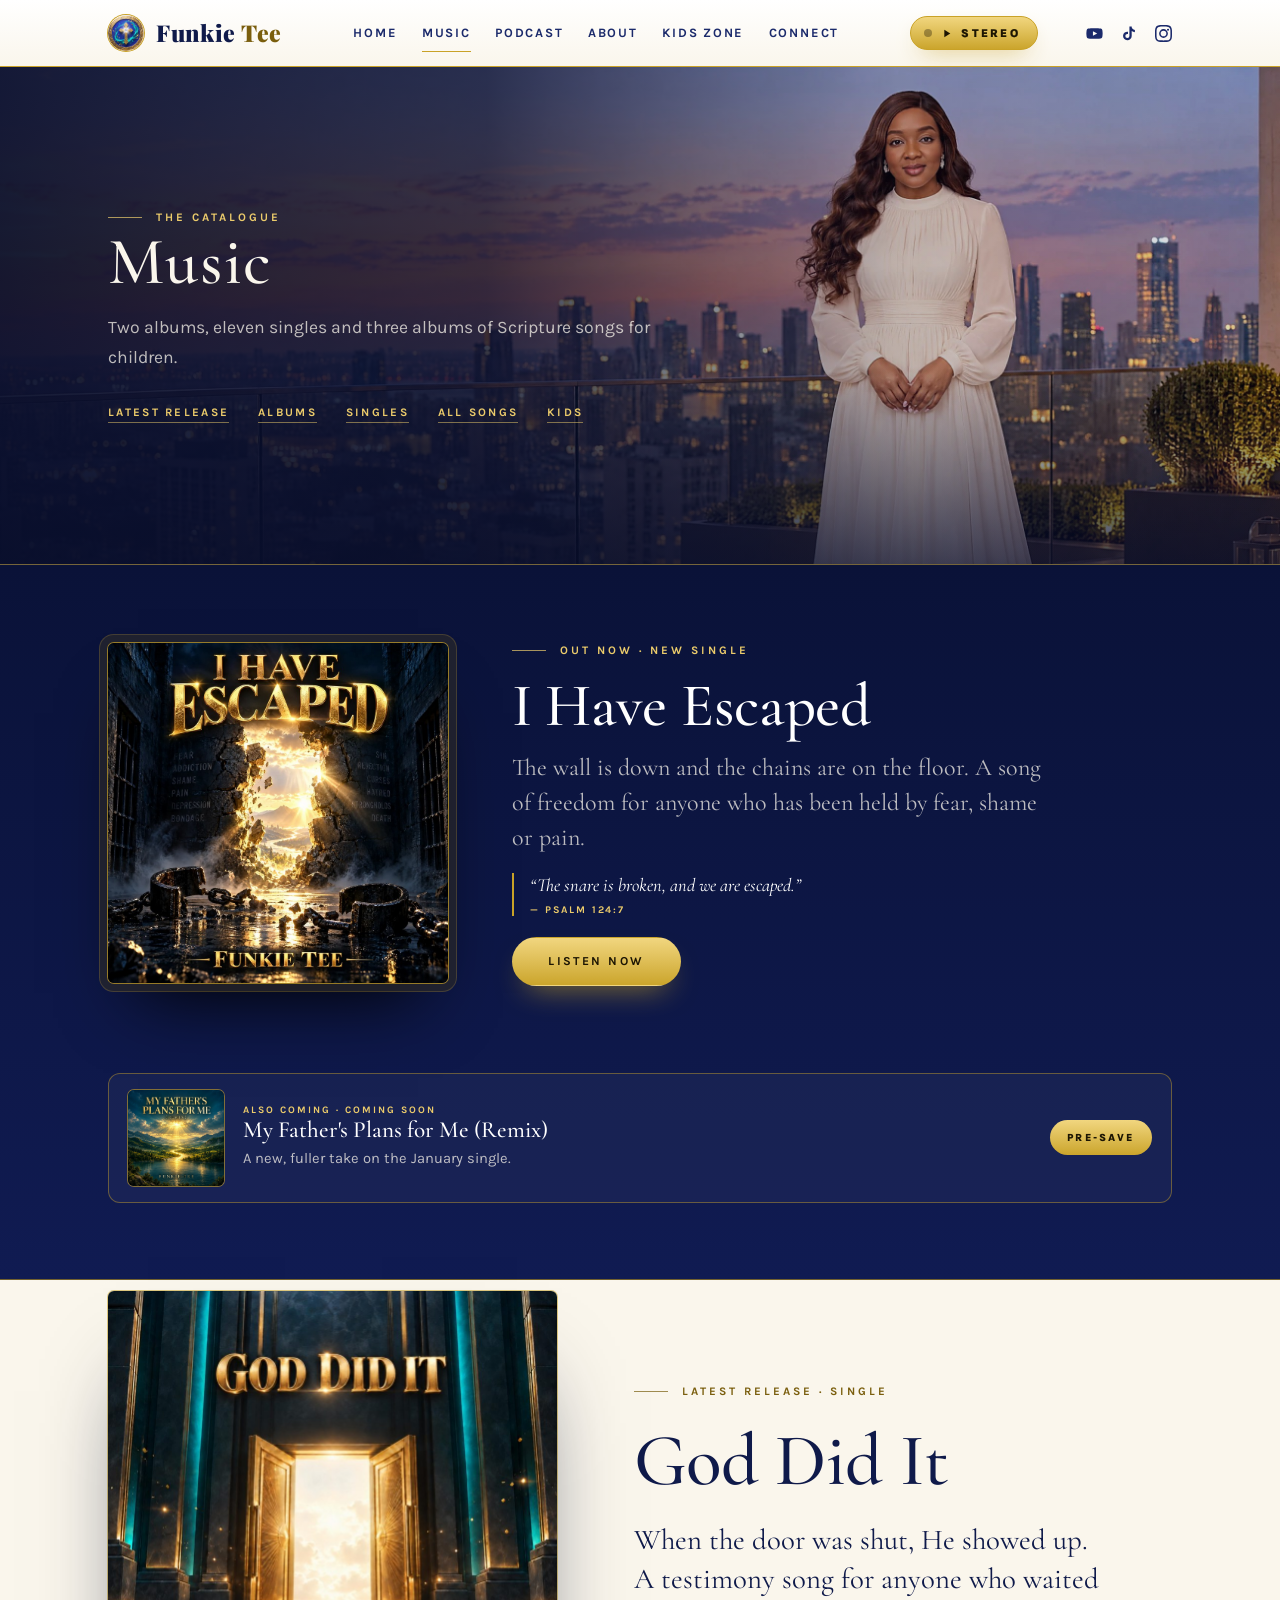
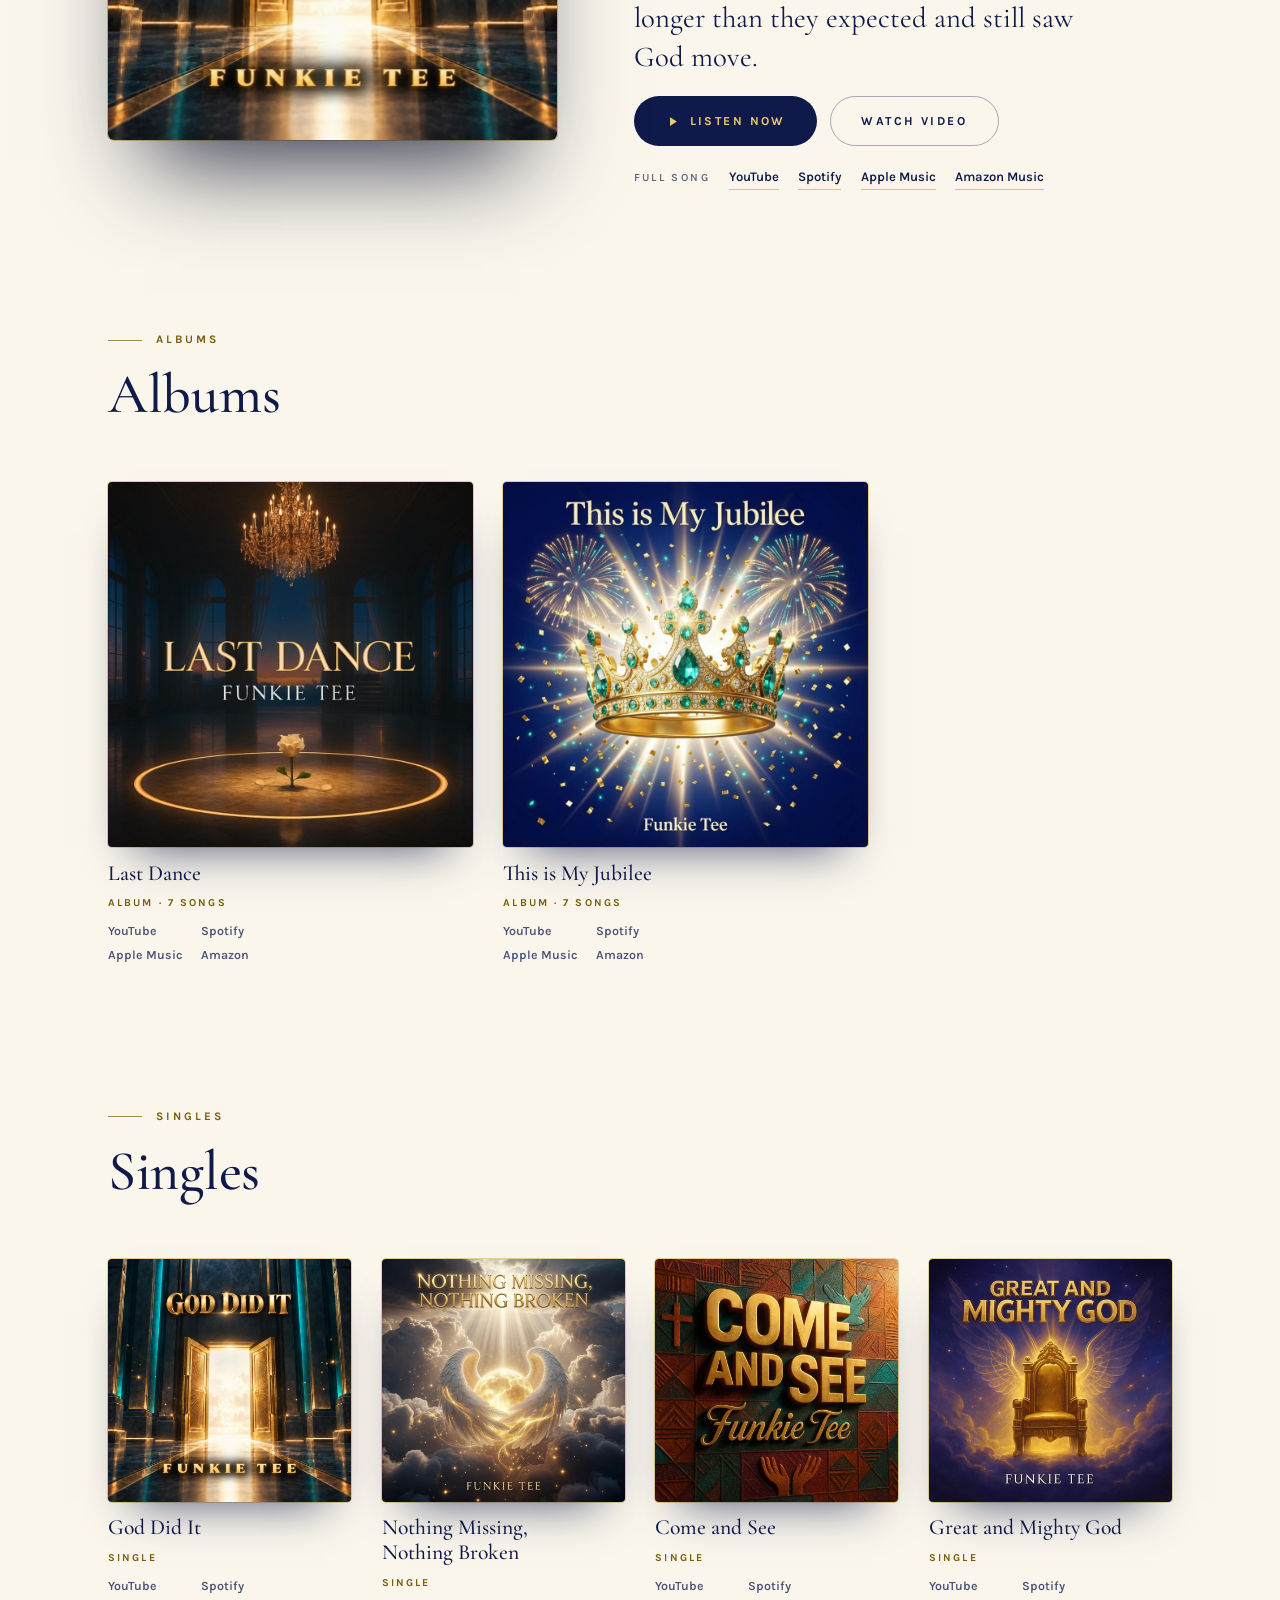
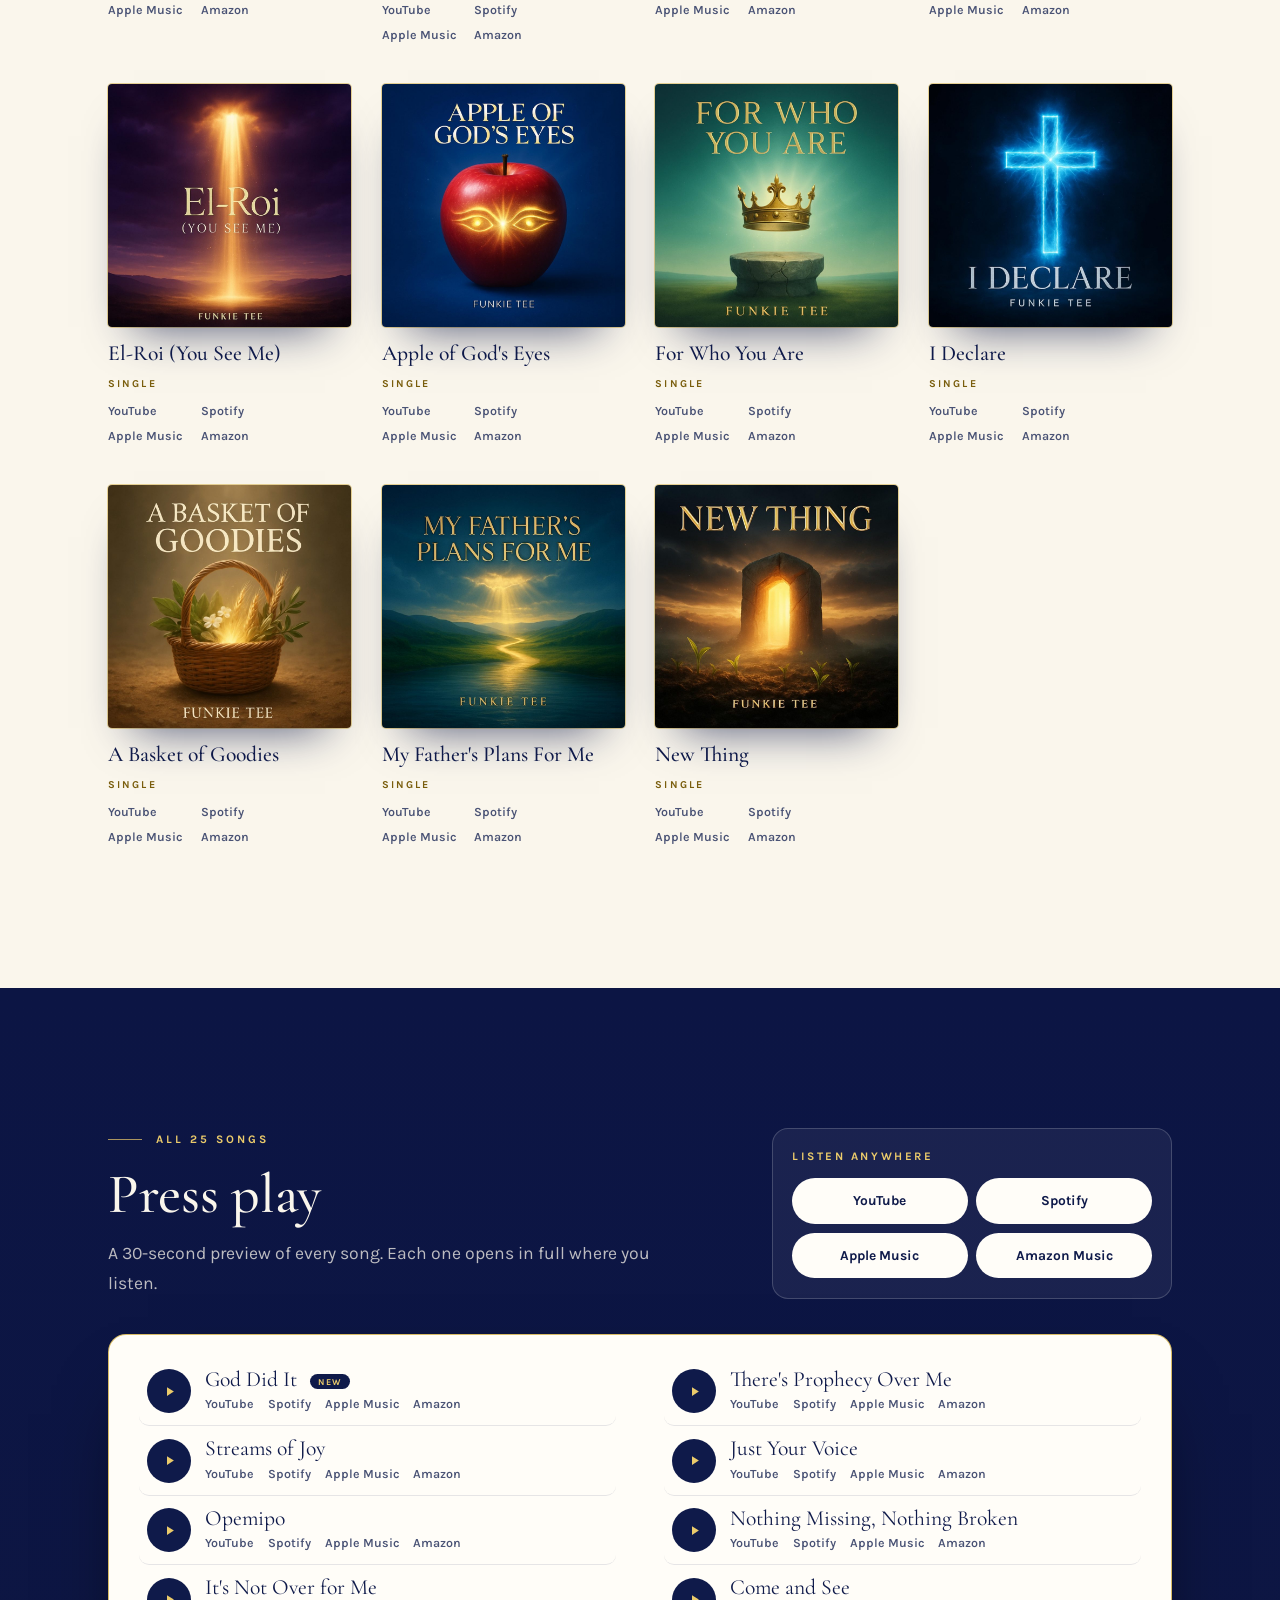
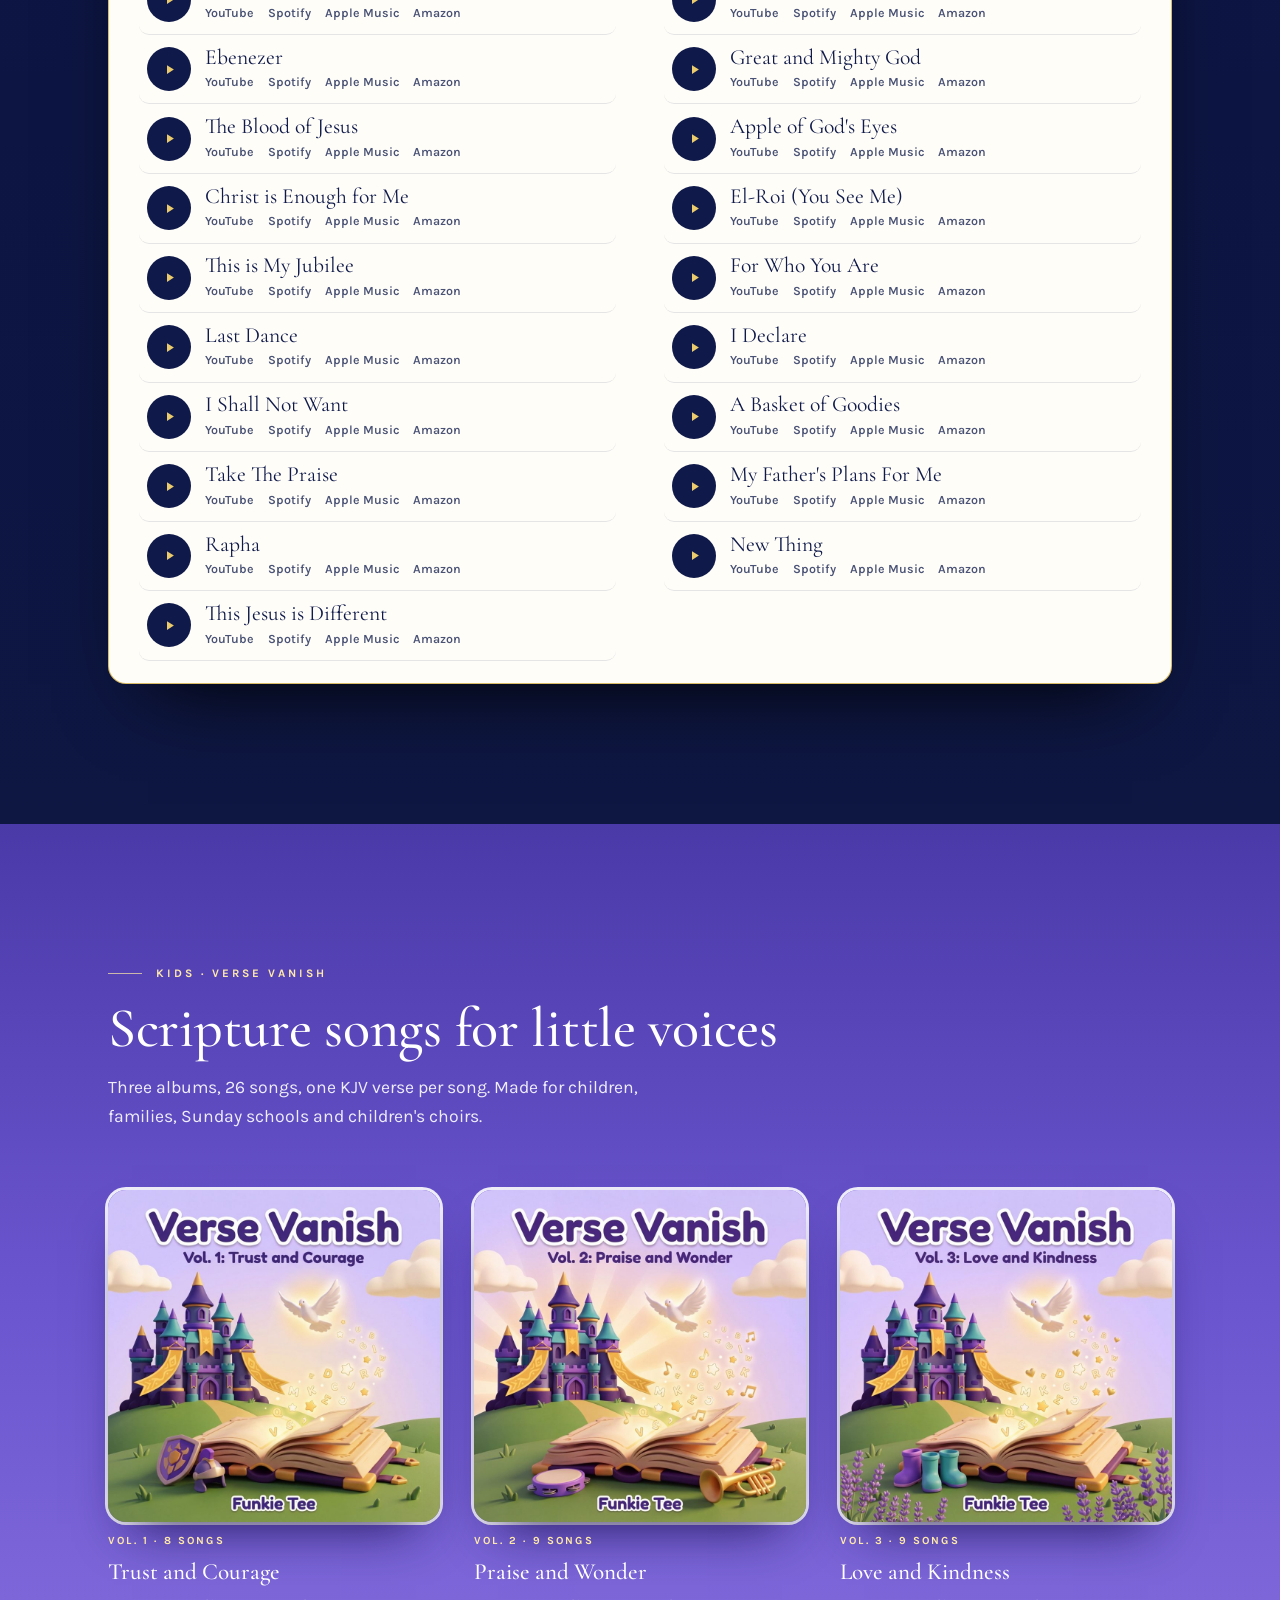
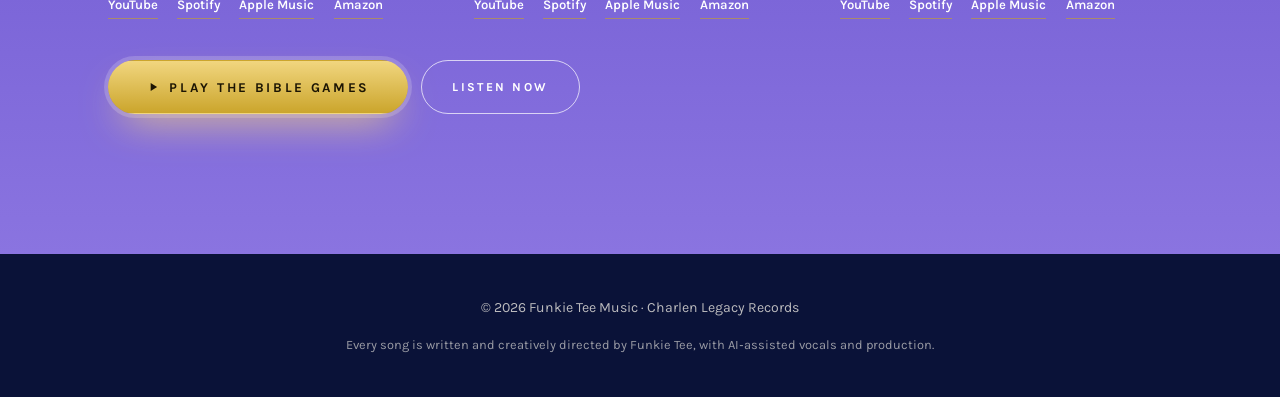
==== music.html @ 5ebae1af "Start here: Great and Mighty God replaces Nothing Missing, Nothing Broken Co-Authored-By: Claude Fab" ====
<!doctype html>
<html lang="en">
<head>
<meta charset="utf-8">
<meta name="viewport" content="width=device-width, initial-scale=1, viewport-fit=cover">
<title>Music | Funkie Tee</title>
<meta name="description" content="Every Funkie Tee release in one place: albums, singles and Scripture songs for children. Preview each song and open it on YouTube, Spotify, Apple Music or Amazon Music.">
<link rel="canonical" href="https://www.funkieteemusic.com/music">
<meta property="og:type" content="website">
<meta property="og:site_name" content="Funkie Tee Music">
<meta property="og:title" content="Music | Funkie Tee">
<meta property="og:description" content="Every Funkie Tee release in one place: albums, singles and Scripture songs for children. Preview each song and open it on YouTube, Spotify, Apple Music or Amazon Music.">
<meta property="og:url" content="https://www.funkieteemusic.com/music">
<meta property="og:image" content="https://www.funkieteemusic.com/img/share.jpg">
<meta property="og:image:width" content="1200">
<meta property="og:image:height" content="630">
<meta name="twitter:card" content="summary_large_image">
<meta name="theme-color" content="#0C1544">
<script type="application/ld+json">{"@context": "https://schema.org", "@type": "MusicGroup", "name": "Funkie Tee", "url": "https://www.funkieteemusic.com/", "image": "https://www.funkieteemusic.com/img/hero-wide.jpg", "description": "African contemporary gospel songwriter and creative artist.", "genre": ["Contemporary gospel", "African contemporary Christian", "Praise and worship", "Children's music"], "sameAs": ["https://www.youtube.com/@Funkieteemusic", "https://open.spotify.com/artist/38PxBexr2CgpQjC7OwSqL5", "https://music.apple.com/us/artist/funkie-tee/1867356216", "https://music.amazon.ca/artists/B0GFKVNXMG", "https://www.instagram.com/funkieteemusic", "https://www.tiktok.com/@funkieteemusic", "https://www.facebook.com/funkieteemusic"]}</script>
<link rel="icon" type="image/png" href="favicon.png">
<link rel="apple-touch-icon" href="apple-touch-icon.png">
<link rel="preconnect" href="https://fonts.googleapis.com">
<link rel="preconnect" href="https://fonts.gstatic.com" crossorigin>
<link rel="stylesheet" href="https://fonts.googleapis.com/css2?family=Cormorant+Garamond:ital,wght@0,500;0,600;1,500&family=Karla:wght@400;600;700;800&family=Pinyon+Script&family=Playfair+Display:wght@800;900&display=swap">
<link rel="stylesheet" href="css/site.css?v=55">
</head>
<body>
<a class="skiplink" href="#main">Skip to content</a>
<header class="site-head" id="site-head">
  <div class="wrap">
    <a class="brand" href="index.html"><img src="img/emblem-sm.png" alt="" width="44" height="44"><span class="bname">Funkie <em>Tee</em></span></a>
    <button class="menu-btn" type="button" id="menu-btn" aria-expanded="false" aria-controls="navlinks">Menu</button>
    <nav class="links" id="navlinks" aria-label="Main">
      <a href="index.html">Home</a>
      <a href="music.html" aria-current="page">Music</a>
      <a href="podcast.html">Podcast</a>
      <a href="index.html#about">About</a>
      <a href="index.html#kids">Kids Zone</a>
      <a href="index.html#follow">Connect</a>
    </nav>
    <button class="stereo" type="button" id="stereo-btn" aria-pressed="false" aria-label="Turn on the stereo: play a continuous mix of Funkie Tee songs"><span class="dot"></span><svg class="i-play" viewBox="0 0 24 24" aria-hidden="true"><path d="M8 5v14l11-7z"/></svg><svg class="i-pause" viewBox="0 0 24 24" aria-hidden="true"><path d="M6 5h4v14H6zM14 5h4v14h-4z"/></svg><span class="full">Turn on the stereo</span><span class="short">Stereo</span></button>
    <div class="head-social">
      <a href="https://www.youtube.com/@Funkieteemusic?sub_confirmation=1" target="_blank" rel="noopener" aria-label="Subscribe to Funkie Tee on YouTube"><svg viewBox="0 0 24 24"><path d="M23 7.2a3 3 0 0 0-2.1-2.1C19 4.6 12 4.6 12 4.6s-7 0-8.9.5A3 3 0 0 0 1 7.2 31 31 0 0 0 .5 12 31 31 0 0 0 1 16.8a3 3 0 0 0 2.1 2.1c1.9.5 8.9.5 8.9.5s7 0 8.9-.5a3 3 0 0 0 2.1-2.1 31 31 0 0 0 .5-4.8 31 31 0 0 0-.5-4.8zM9.8 15.2V8.8l6 3.2-6 3.2z"/></svg></a>
      <a href="https://www.tiktok.com/@funkieteemusic" target="_blank" rel="noopener" aria-label="Funkie Tee on TikTok"><svg viewBox="0 0 24 24"><path d="M16.5 2h-3.2v13.6a2.9 2.9 0 1 1-2.9-2.9c.3 0 .6 0 .9.1V9.5a6.1 6.1 0 1 0 5.2 6V8.6a7.5 7.5 0 0 0 4.5 1.5V6.9A4.5 4.5 0 0 1 16.5 2z"/></svg></a>
      <a href="https://www.instagram.com/funkieteemusic" target="_blank" rel="noopener" aria-label="Funkie Tee on Instagram"><svg viewBox="0 0 24 24"><path d="M12 2.2c3.2 0 3.6 0 4.8.1 3.2.1 4.8 1.7 4.9 4.9.1 1.2.1 1.6.1 4.8s0 3.6-.1 4.8c-.1 3.2-1.7 4.8-4.9 4.9-1.2.1-1.6.1-4.8.1s-3.6 0-4.8-.1c-3.3-.1-4.8-1.7-4.9-4.9C2.2 15.6 2.2 15.2 2.2 12s0-3.6.1-4.8C2.4 4 4 2.4 7.2 2.3 8.4 2.2 8.8 2.2 12 2.2zM12 0C8.7 0 8.3 0 7.1.1 2.7.3.3 2.7.1 7.1 0 8.3 0 8.7 0 12s0 3.7.1 4.9c.2 4.4 2.6 6.8 7 7 1.2.1 1.6.1 4.9.1s3.7 0 4.9-.1c4.4-.2 6.8-2.6 7-7 .1-1.2.1-1.6.1-4.9s0-3.7-.1-4.9c-.2-4.4-2.6-6.8-7-7C15.7 0 15.3 0 12 0zm0 5.8a6.2 6.2 0 1 0 0 12.4 6.2 6.2 0 0 0 0-12.4zM12 16a4 4 0 1 1 0-8 4 4 0 0 1 0 8zm6.4-10.8a1.4 1.4 0 1 0 0 2.9 1.4 1.4 0 0 0 0-2.9z"/></svg></a>
    </div>
  </div>
</header>

<main id="main">
<section class="pagehead" id="top">
  <div class="wrap">
    <span class="eyebrow">The catalogue</span>
    <h1>Music</h1>
    <p class="lead">Two albums, eleven singles and three albums of Scripture songs for children.</p>
    <nav class="subnav" aria-label="On this page">
      <a href="#latest">Latest release</a><a href="#albums">Albums</a><a href="#singles">Singles</a><a href="#songs">All songs</a><a href="#kids">Kids</a>
    </nav>
  </div>
</section>

<section class="next" id="next" data-release="2026-10-17T00:00:00-05:00">
  <div class="wrap">
    <a class="cover" href="https://distrokid.com/hyperfollow/funkietee/i-have-escaped" target="_blank" rel="noopener" aria-label="Pre-save I Have Escaped"><img src="img/cv/i-have-escaped.jpg" alt="I Have Escaped cover art: a prison wall broken open to golden light, broken chains on the ground" width="900" height="900"></a>
    <div class="stack">
      <span class="eyebrow" id="next-eyebrow">New single · 17 October</span>
      <h2>I Have Escaped</h2>
      <p class="pitch">The wall is down and the chains are on the floor. A song of freedom for anyone who has been held by fear, shame or pain.</p>
      <blockquote>“The snare is broken, and we are escaped.”<cite>— Psalm 124:7</cite></blockquote>
      <a class="btn btn-gold" id="next-btn" href="https://distrokid.com/hyperfollow/funkietee/i-have-escaped" target="_blank" rel="noopener">Pre-save now</a>
    </div>
        <a class="also-rel" href="https://distrokid.com/hyperfollow/funkietee/my-fathers-plans-for-me-remix" target="_blank" rel="noopener">
      <img src="img/cv/my-fathers-plans-for-me-remix.jpg" alt="My Father&#x27;s Plans for Me (Remix) cover art" width="900" height="900" loading="lazy">
      <span class="txt"><span class="kind">Also coming · Coming soon</span><strong>My Father&#x27;s Plans for Me (Remix)</strong><span class="line">A new, fuller take on the January single.</span></span>
      <span class="go">Pre-save</span>
    </a>
  </div>
</section>

<section class="on-ivory" id="latest">
  <div class="wrap feature">
    <div class="art"><img src="img/cv/god-did-it.jpg" alt="God Did It cover art: golden doors standing open" width="900" height="900"></div>
    <div class="stack">
      <span class="eyebrow">Latest release · Single</span>
      <h2>God Did It</h2>
      <p class="pitch">When the door was shut, He showed up. A testimony song for anyone who waited longer than they expected and still saw God move.</p>
      <div class="row">
        <button class="btn btn-ink" type="button" data-play="god-did-it"><svg viewBox="0 0 24 24" aria-hidden="true"><path d="M8 5v14l11-7z"/></svg>Listen now</button>
        <a class="btn btn-line" href="https://www.youtube.com/watch?v=jnyfwOIjw3c" target="_blank" rel="noopener">Watch video</a>
      </div>
      <p class="also"><span>Full song</span><a href="https://www.youtube.com/watch?v=jnyfwOIjw3c" target="_blank" rel="noopener">YouTube</a><a href="https://open.spotify.com/track/3BAfG6dZxP5Ydbwav6AU3O" target="_blank" rel="noopener">Spotify</a><a href="https://music.apple.com/us/album/god-did-it/6811753024?i=6811753535" target="_blank" rel="noopener">Apple Music</a><a href="https://music.amazon.ca/albums/B0HJPTW15M" target="_blank" rel="noopener">Amazon Music</a></p>
    </div>
  </div>
</section>

<section class="on-ivory" id="albums" style="padding-top:0">
  <div class="wrap">
    <div class="head"><span class="eyebrow">Albums</span><h2>Albums</h2></div>
    <div class="shelf two">
      <article class="rel">
        <button class="cover" type="button" data-play="last-dance" aria-label="Play a preview of Last Dance"><img src="img/cv/last-dance.jpg" alt="Last Dance cover" width="900" height="900" loading="lazy"><span class="go"><svg viewBox="0 0 24 24" aria-hidden="true"><path d="M8 5v14l11-7z"/></svg></span></button>
        <h3>Last Dance</h3>
        <span class="kind">Album · 7 songs</span>
        <span class="plats"><a href="https://www.youtube.com/playlist?list=OLAK5uy_kGRXI_ujmY8qt5tMy8edhc8ZU_q_V4lS8" target="_blank" rel="noopener">YouTube</a><a href="https://open.spotify.com/album/5vTAORjODPeFi12JfomG2u" target="_blank" rel="noopener">Spotify</a><a href="https://music.apple.com/us/album/last-dance/6777021020" target="_blank" rel="noopener">Apple Music</a><a href="https://music.amazon.ca/albums/B0H446TH9S" target="_blank" rel="noopener">Amazon</a></span>
      </article>
      <article class="rel">
        <button class="cover" type="button" data-play="this-is-my-jubilee" aria-label="Play a preview of This is My Jubilee"><img src="img/cv/this-is-my-jubilee.jpg" alt="This is My Jubilee cover" width="900" height="900" loading="lazy"><span class="go"><svg viewBox="0 0 24 24" aria-hidden="true"><path d="M8 5v14l11-7z"/></svg></span></button>
        <h3>This is My Jubilee</h3>
        <span class="kind">Album · 7 songs</span>
        <span class="plats"><a href="https://www.youtube.com/playlist?list=OLAK5uy_mR7O0LCR9sVA8fv-7o6KX9vIK4O8wJd3s" target="_blank" rel="noopener">YouTube</a><a href="https://open.spotify.com/album/1bOyS8QAlDsuzcSOC9eomL" target="_blank" rel="noopener">Spotify</a><a href="https://music.apple.com/us/album/this-is-my-jubilee/1892508185" target="_blank" rel="noopener">Apple Music</a><a href="https://music.amazon.ca/albums/B0GWP56MLY" target="_blank" rel="noopener">Amazon</a></span>
      </article>
    </div>
  </div>
</section>

<section class="on-ivory" id="singles" style="padding-top:0">
  <div class="wrap">
    <div class="head"><span class="eyebrow">Singles</span><h2>Singles</h2></div>
    <div class="shelf">
      <article class="rel">
        <button class="cover" type="button" data-play="god-did-it" aria-label="Play a preview of God Did It"><img src="img/cv/god-did-it.jpg" alt="God Did It cover" width="900" height="900" loading="lazy"><span class="go"><svg viewBox="0 0 24 24" aria-hidden="true"><path d="M8 5v14l11-7z"/></svg></span></button>
        <h3>God Did It</h3>
        <span class="kind">Single</span>
        <span class="plats"><a href="https://www.youtube.com/watch?v=jnyfwOIjw3c" target="_blank" rel="noopener">YouTube</a><a href="https://open.spotify.com/album/69wawqt7zNarEoF3JoQaQQ" target="_blank" rel="noopener">Spotify</a><a href="https://music.apple.com/us/album/god-did-it/6811753024?i=6811753535" target="_blank" rel="noopener">Apple Music</a><a href="https://music.amazon.ca/albums/B0HJPTW15M" target="_blank" rel="noopener">Amazon</a></span>
      </article>
      <article class="rel">
        <button class="cover" type="button" data-play="nothing-missing-nothing-broken" aria-label="Play a preview of Nothing Missing, Nothing Broken"><img src="img/cv/nothing-missing-nothing-broken.jpg" alt="Nothing Missing, Nothing Broken cover" width="900" height="900" loading="lazy"><span class="go"><svg viewBox="0 0 24 24" aria-hidden="true"><path d="M8 5v14l11-7z"/></svg></span></button>
        <h3>Nothing Missing, Nothing Broken</h3>
        <span class="kind">Single</span>
        <span class="plats"><a href="https://www.youtube.com/watch?v=RtqrzCLbOb8" target="_blank" rel="noopener">YouTube</a><a href="https://open.spotify.com/album/0Hdf4eSCXEH0Lf5ArpSP8B" target="_blank" rel="noopener">Spotify</a><a href="https://music.apple.com/us/album/nothing-missing-nothing-broken/1882712373?i=1882712374" target="_blank" rel="noopener">Apple Music</a><a href="https://music.amazon.ca/albums/B0GR8TNYBL" target="_blank" rel="noopener">Amazon</a></span>
      </article>
      <article class="rel">
        <button class="cover" type="button" data-play="come-and-see" aria-label="Play a preview of Come and See"><img src="img/cv/come-and-see.jpg" alt="Come and See cover" width="900" height="900" loading="lazy"><span class="go"><svg viewBox="0 0 24 24" aria-hidden="true"><path d="M8 5v14l11-7z"/></svg></span></button>
        <h3>Come and See</h3>
        <span class="kind">Single</span>
        <span class="plats"><a href="https://www.youtube.com/results?search_query=Funkie%20Tee%20Come%20and%20See" target="_blank" rel="noopener">YouTube</a><a href="https://open.spotify.com/album/4IKwcTVqO7R7LlImSNysno" target="_blank" rel="noopener">Spotify</a><a href="https://music.apple.com/us/album/come-and-see/1878952934?i=1878952935" target="_blank" rel="noopener">Apple Music</a><a href="https://music.amazon.ca/albums/B0GNYZT9SZ" target="_blank" rel="noopener">Amazon</a></span>
      </article>
      <article class="rel">
        <button class="cover" type="button" data-play="great-and-mighty-god" aria-label="Play a preview of Great and Mighty God"><img src="img/cv/great-and-mighty-god.jpg" alt="Great and Mighty God cover" width="900" height="900" loading="lazy"><span class="go"><svg viewBox="0 0 24 24" aria-hidden="true"><path d="M8 5v14l11-7z"/></svg></span></button>
        <h3>Great and Mighty God</h3>
        <span class="kind">Single</span>
        <span class="plats"><a href="https://www.youtube.com/watch?v=b0FApMBq4No" target="_blank" rel="noopener">YouTube</a><a href="https://open.spotify.com/album/1UDJvSHBWCjKMHCNVGKLz3" target="_blank" rel="noopener">Spotify</a><a href="https://music.apple.com/us/album/great-and-mighty-god/1876587244?i=1876587245" target="_blank" rel="noopener">Apple Music</a><a href="https://music.amazon.ca/albums/B0GMQ4V9RM" target="_blank" rel="noopener">Amazon</a></span>
      </article>
      <article class="rel">
        <button class="cover" type="button" data-play="el-roi-you-see-me" aria-label="Play a preview of El-Roi (You See Me)"><img src="img/cv/el-roi-you-see-me.jpg" alt="El-Roi (You See Me) cover" width="900" height="900" loading="lazy"><span class="go"><svg viewBox="0 0 24 24" aria-hidden="true"><path d="M8 5v14l11-7z"/></svg></span></button>
        <h3>El-Roi (You See Me)</h3>
        <span class="kind">Single</span>
        <span class="plats"><a href="https://www.youtube.com/watch?v=vPvw6wyyqkc" target="_blank" rel="noopener">YouTube</a><a href="https://open.spotify.com/album/24EBa6fN4jtJBKXmbAMhNz" target="_blank" rel="noopener">Spotify</a><a href="https://music.apple.com/us/album/el-roi-you-see-me/1871441251?i=1871441252" target="_blank" rel="noopener">Apple Music</a><a href="https://music.amazon.ca/albums/B0GJ6YL49B" target="_blank" rel="noopener">Amazon</a></span>
      </article>
      <article class="rel">
        <button class="cover" type="button" data-play="apple-of-gods-eyes" aria-label="Play a preview of Apple of God&#x27;s Eyes"><img src="img/cv/apple-of-gods-eyes.jpg" alt="Apple of God&#x27;s Eyes cover" width="900" height="900" loading="lazy"><span class="go"><svg viewBox="0 0 24 24" aria-hidden="true"><path d="M8 5v14l11-7z"/></svg></span></button>
        <h3>Apple of God&#x27;s Eyes</h3>
        <span class="kind">Single</span>
        <span class="plats"><a href="https://www.youtube.com/watch?v=KBpa7-DTzvM" target="_blank" rel="noopener">YouTube</a><a href="https://open.spotify.com/album/6skKo3DuGrSNhK41pXdMI6" target="_blank" rel="noopener">Spotify</a><a href="https://music.apple.com/us/album/apple-of-gods-eyes/1872059897?i=1872059898" target="_blank" rel="noopener">Apple Music</a><a href="https://music.amazon.ca/albums/B0GJQM4VXX" target="_blank" rel="noopener">Amazon</a></span>
      </article>
      <article class="rel">
        <button class="cover" type="button" data-play="for-who-you-are" aria-label="Play a preview of For Who You Are"><img src="img/cv/for-who-you-are.jpg" alt="For Who You Are cover" width="900" height="900" loading="lazy"><span class="go"><svg viewBox="0 0 24 24" aria-hidden="true"><path d="M8 5v14l11-7z"/></svg></span></button>
        <h3>For Who You Are</h3>
        <span class="kind">Single</span>
        <span class="plats"><a href="https://www.youtube.com/watch?v=2gA7b8HQSJo" target="_blank" rel="noopener">YouTube</a><a href="https://open.spotify.com/album/5Bi8h2Z80n5ZJlvM0Rvy9S" target="_blank" rel="noopener">Spotify</a><a href="https://music.apple.com/us/album/for-who-you-are/1871140283?i=1871140284" target="_blank" rel="noopener">Apple Music</a><a href="https://music.amazon.ca/artists/B0GFKVNXMG" target="_blank" rel="noopener">Amazon</a></span>
      </article>
      <article class="rel">
        <button class="cover" type="button" data-play="i-declare" aria-label="Play a preview of I Declare"><img src="img/cv/i-declare.jpg" alt="I Declare cover" width="900" height="900" loading="lazy"><span class="go"><svg viewBox="0 0 24 24" aria-hidden="true"><path d="M8 5v14l11-7z"/></svg></span></button>
        <h3>I Declare</h3>
        <span class="kind">Single</span>
        <span class="plats"><a href="https://www.youtube.com/watch?v=cQY7DL0_xZA" target="_blank" rel="noopener">YouTube</a><a href="https://open.spotify.com/album/4T2IgDbz3ZE2SYPwik6dwv" target="_blank" rel="noopener">Spotify</a><a href="https://music.apple.com/us/album/i-declare/1870186729?i=1870186730" target="_blank" rel="noopener">Apple Music</a><a href="https://music.amazon.ca/artists/B0GFKVNXMG" target="_blank" rel="noopener">Amazon</a></span>
      </article>
      <article class="rel">
        <button class="cover" type="button" data-play="a-basket-of-goodies" aria-label="Play a preview of A Basket of Goodies"><img src="img/cv/a-basket-of-goodies.jpg" alt="A Basket of Goodies cover" width="900" height="900" loading="lazy"><span class="go"><svg viewBox="0 0 24 24" aria-hidden="true"><path d="M8 5v14l11-7z"/></svg></span></button>
        <h3>A Basket of Goodies</h3>
        <span class="kind">Single</span>
        <span class="plats"><a href="https://www.youtube.com/watch?v=mOnHxDej2jI" target="_blank" rel="noopener">YouTube</a><a href="https://open.spotify.com/album/3LDIWfB9E64Av2qapVcmap" target="_blank" rel="noopener">Spotify</a><a href="https://music.apple.com/us/album/a-basket-of-goodies/1868577378?i=1868577379" target="_blank" rel="noopener">Apple Music</a><a href="https://music.amazon.ca/artists/B0GFKVNXMG" target="_blank" rel="noopener">Amazon</a></span>
      </article>
      <article class="rel">
        <button class="cover" type="button" data-play="my-fathers-plans-for-me" aria-label="Play a preview of My Father&#x27;s Plans For Me"><img src="img/cv/my-fathers-plans-for-me.jpg" alt="My Father&#x27;s Plans For Me cover" width="900" height="900" loading="lazy"><span class="go"><svg viewBox="0 0 24 24" aria-hidden="true"><path d="M8 5v14l11-7z"/></svg></span></button>
        <h3>My Father&#x27;s Plans For Me</h3>
        <span class="kind">Single</span>
        <span class="plats"><a href="https://www.youtube.com/watch?v=eF5pqTqbDN0" target="_blank" rel="noopener">YouTube</a><a href="https://open.spotify.com/album/0dFYoKZ1iSRfu8H3HcNB4P" target="_blank" rel="noopener">Spotify</a><a href="https://music.apple.com/us/album/my-fathers-plans-for-me/1867908155?i=1867908157" target="_blank" rel="noopener">Apple Music</a><a href="https://music.amazon.ca/artists/B0GFKVNXMG" target="_blank" rel="noopener">Amazon</a></span>
      </article>
      <article class="rel">
        <button class="cover" type="button" data-play="new-thing" aria-label="Play a preview of New Thing"><img src="img/cv/new-thing.jpg" alt="New Thing cover" width="900" height="900" loading="lazy"><span class="go"><svg viewBox="0 0 24 24" aria-hidden="true"><path d="M8 5v14l11-7z"/></svg></span></button>
        <h3>New Thing</h3>
        <span class="kind">Single</span>
        <span class="plats"><a href="https://www.youtube.com/watch?v=sQZP6BmwSYo" target="_blank" rel="noopener">YouTube</a><a href="https://open.spotify.com/album/22XFztOfhkKGnUp5p6mnXU" target="_blank" rel="noopener">Spotify</a><a href="https://music.apple.com/us/album/new-thing/1867400771?i=1867400772" target="_blank" rel="noopener">Apple Music</a><a href="https://music.amazon.ca/artists/B0GFKVNXMG" target="_blank" rel="noopener">Amazon</a></span>
      </article>
    </div>
  </div>
</section>

<section class="on-indigo" id="songs">
  <div class="wrap">
    <div class="songhead">
      <div class="head" style="margin-bottom:0">
        <span class="eyebrow">All 25 songs</span>
        <h2>Press play</h2>
        <p class="lead">A 30-second preview of every song. Each one opens in full where you listen.</p>
      </div>
      <div class="anywhere">
        <b>Listen anywhere</b>
        <div class="aw-grid"><a href="https://www.youtube.com/@Funkieteemusic" target="_blank" rel="noopener">YouTube</a><a href="https://open.spotify.com/artist/38PxBexr2CgpQjC7OwSqL5" target="_blank" rel="noopener">Spotify</a><a href="https://music.apple.com/us/artist/funkie-tee/1867356216" target="_blank" rel="noopener">Apple Music</a><a href="https://music.amazon.ca/artists/B0GFKVNXMG" target="_blank" rel="noopener">Amazon Music</a></div>
      </div>
    </div>
    <div class="songpanel">
    <ul class="songs">
      <li data-song="god-did-it"><button class="pl" type="button" aria-label="Play a preview of God Did It"><svg class="i-play" viewBox="0 0 24 24" aria-hidden="true"><path d="M8 5v14l11-7z"/></svg><svg class="i-pause" viewBox="0 0 24 24" aria-hidden="true"><path d="M6 5h4v14H6zM14 5h4v14h-4z"/></svg></button><span class="body"><span class="t">God Did It <span class="newtag">New</span></span><span class="plats"><a href="https://www.youtube.com/watch?v=jnyfwOIjw3c" target="_blank" rel="noopener">YouTube</a><a href="https://open.spotify.com/track/3BAfG6dZxP5Ydbwav6AU3O" target="_blank" rel="noopener">Spotify</a><a href="https://music.apple.com/us/album/god-did-it/6811753024?i=6811753535" target="_blank" rel="noopener">Apple Music</a><a href="https://music.amazon.ca/albums/B0HJPTW15M" target="_blank" rel="noopener">Amazon</a></span></span><span class="eq" aria-hidden="true"><i></i><i></i><i></i></span></li>
      <li data-song="streams-of-joy"><button class="pl" type="button" aria-label="Play a preview of Streams of Joy"><svg class="i-play" viewBox="0 0 24 24" aria-hidden="true"><path d="M8 5v14l11-7z"/></svg><svg class="i-pause" viewBox="0 0 24 24" aria-hidden="true"><path d="M6 5h4v14H6zM14 5h4v14h-4z"/></svg></button><span class="body"><span class="t">Streams of Joy</span><span class="plats"><a href="https://www.youtube.com/watch?v=ZLsl9BLj8iQ" target="_blank" rel="noopener">YouTube</a><a href="https://open.spotify.com/track/2vslhYYccxakUEcilEmjza" target="_blank" rel="noopener">Spotify</a><a href="https://music.apple.com/us/album/streams-of-joy/1892508185?i=1892508186" target="_blank" rel="noopener">Apple Music</a><a href="https://music.amazon.ca/albums/B0GWP56MLY" target="_blank" rel="noopener">Amazon</a></span></span><span class="eq" aria-hidden="true"><i></i><i></i><i></i></span></li>
      <li data-song="opemipo"><button class="pl" type="button" aria-label="Play a preview of Opemipo"><svg class="i-play" viewBox="0 0 24 24" aria-hidden="true"><path d="M8 5v14l11-7z"/></svg><svg class="i-pause" viewBox="0 0 24 24" aria-hidden="true"><path d="M6 5h4v14H6zM14 5h4v14h-4z"/></svg></button><span class="body"><span class="t">Opemipo</span><span class="plats"><a href="https://www.youtube.com/watch?v=ZtKf0Vg5AOo" target="_blank" rel="noopener">YouTube</a><a href="https://open.spotify.com/track/2unVaGgtbcvHeebfj5EcAI" target="_blank" rel="noopener">Spotify</a><a href="https://music.apple.com/us/album/opemipo/1892508185?i=1892508188" target="_blank" rel="noopener">Apple Music</a><a href="https://music.amazon.ca/albums/B0GWP56MLY" target="_blank" rel="noopener">Amazon</a></span></span><span class="eq" aria-hidden="true"><i></i><i></i><i></i></span></li>
      <li data-song="its-not-over-for-me"><button class="pl" type="button" aria-label="Play a preview of It&#x27;s Not Over for Me"><svg class="i-play" viewBox="0 0 24 24" aria-hidden="true"><path d="M8 5v14l11-7z"/></svg><svg class="i-pause" viewBox="0 0 24 24" aria-hidden="true"><path d="M6 5h4v14H6zM14 5h4v14h-4z"/></svg></button><span class="body"><span class="t">It&#x27;s Not Over for Me</span><span class="plats"><a href="https://www.youtube.com/watch?v=rSNhOOLS7S8" target="_blank" rel="noopener">YouTube</a><a href="https://open.spotify.com/track/1O4rcaFprqFdpLiAzd7b89" target="_blank" rel="noopener">Spotify</a><a href="https://music.apple.com/us/album/its-not-over-for-me/1892508185?i=1892508339" target="_blank" rel="noopener">Apple Music</a><a href="https://music.amazon.ca/albums/B0GWP56MLY" target="_blank" rel="noopener">Amazon</a></span></span><span class="eq" aria-hidden="true"><i></i><i></i><i></i></span></li>
      <li data-song="ebenezer"><button class="pl" type="button" aria-label="Play a preview of Ebenezer"><svg class="i-play" viewBox="0 0 24 24" aria-hidden="true"><path d="M8 5v14l11-7z"/></svg><svg class="i-pause" viewBox="0 0 24 24" aria-hidden="true"><path d="M6 5h4v14H6zM14 5h4v14h-4z"/></svg></button><span class="body"><span class="t">Ebenezer</span><span class="plats"><a href="https://www.youtube.com/watch?v=SQhjYVacWhc" target="_blank" rel="noopener">YouTube</a><a href="https://open.spotify.com/track/1Yfkz0zsDBCEi4hYoMQ3I6" target="_blank" rel="noopener">Spotify</a><a href="https://music.apple.com/us/album/ebenezer/1892508185?i=1892508340" target="_blank" rel="noopener">Apple Music</a><a href="https://music.amazon.ca/albums/B0GWP56MLY" target="_blank" rel="noopener">Amazon</a></span></span><span class="eq" aria-hidden="true"><i></i><i></i><i></i></span></li>
      <li data-song="the-blood-of-jesus"><button class="pl" type="button" aria-label="Play a preview of The Blood of Jesus"><svg class="i-play" viewBox="0 0 24 24" aria-hidden="true"><path d="M8 5v14l11-7z"/></svg><svg class="i-pause" viewBox="0 0 24 24" aria-hidden="true"><path d="M6 5h4v14H6zM14 5h4v14h-4z"/></svg></button><span class="body"><span class="t">The Blood of Jesus</span><span class="plats"><a href="https://www.youtube.com/watch?v=KdMxvjaxvCo" target="_blank" rel="noopener">YouTube</a><a href="https://open.spotify.com/track/7lKMg5dX03eMVAo2daqg4Q" target="_blank" rel="noopener">Spotify</a><a href="https://music.apple.com/us/album/the-blood-of-jesus/1892508185?i=1892508341" target="_blank" rel="noopener">Apple Music</a><a href="https://music.amazon.ca/albums/B0GWP56MLY" target="_blank" rel="noopener">Amazon</a></span></span><span class="eq" aria-hidden="true"><i></i><i></i><i></i></span></li>
      <li data-song="christ-is-enough-for-me"><button class="pl" type="button" aria-label="Play a preview of Christ is Enough for Me"><svg class="i-play" viewBox="0 0 24 24" aria-hidden="true"><path d="M8 5v14l11-7z"/></svg><svg class="i-pause" viewBox="0 0 24 24" aria-hidden="true"><path d="M6 5h4v14H6zM14 5h4v14h-4z"/></svg></button><span class="body"><span class="t">Christ is Enough for Me</span><span class="plats"><a href="https://www.youtube.com/watch?v=P5xjOlPnFlc" target="_blank" rel="noopener">YouTube</a><a href="https://open.spotify.com/track/3PMrEvkJhXj6uDvZUgK4wt" target="_blank" rel="noopener">Spotify</a><a href="https://music.apple.com/us/album/christ-is-enough-for-me/1892508185?i=1892508342" target="_blank" rel="noopener">Apple Music</a><a href="https://music.amazon.ca/albums/B0GWP56MLY" target="_blank" rel="noopener">Amazon</a></span></span><span class="eq" aria-hidden="true"><i></i><i></i><i></i></span></li>
      <li data-song="this-is-my-jubilee"><button class="pl" type="button" aria-label="Play a preview of This is My Jubilee"><svg class="i-play" viewBox="0 0 24 24" aria-hidden="true"><path d="M8 5v14l11-7z"/></svg><svg class="i-pause" viewBox="0 0 24 24" aria-hidden="true"><path d="M6 5h4v14H6zM14 5h4v14h-4z"/></svg></button><span class="body"><span class="t">This is My Jubilee</span><span class="plats"><a href="https://www.youtube.com/watch?v=ODlC7JhlicA" target="_blank" rel="noopener">YouTube</a><a href="https://open.spotify.com/track/4q9wao5v9ClELkNlga44aM" target="_blank" rel="noopener">Spotify</a><a href="https://music.apple.com/us/album/this-is-my-jubilee/1892508185?i=1892508343" target="_blank" rel="noopener">Apple Music</a><a href="https://music.amazon.ca/albums/B0GWP56MLY" target="_blank" rel="noopener">Amazon</a></span></span><span class="eq" aria-hidden="true"><i></i><i></i><i></i></span></li>
      <li data-song="last-dance"><button class="pl" type="button" aria-label="Play a preview of Last Dance"><svg class="i-play" viewBox="0 0 24 24" aria-hidden="true"><path d="M8 5v14l11-7z"/></svg><svg class="i-pause" viewBox="0 0 24 24" aria-hidden="true"><path d="M6 5h4v14H6zM14 5h4v14h-4z"/></svg></button><span class="body"><span class="t">Last Dance</span><span class="plats"><a href="https://www.youtube.com/watch?v=6CByZ2Kxt6Q" target="_blank" rel="noopener">YouTube</a><a href="https://open.spotify.com/track/6kKhU4l1R32WRZn9G56jg8" target="_blank" rel="noopener">Spotify</a><a href="https://music.apple.com/us/album/last-dance/6777021020?i=6777021021" target="_blank" rel="noopener">Apple Music</a><a href="https://music.amazon.ca/albums/B0H446TH9S" target="_blank" rel="noopener">Amazon</a></span></span><span class="eq" aria-hidden="true"><i></i><i></i><i></i></span></li>
      <li data-song="i-shall-not-want"><button class="pl" type="button" aria-label="Play a preview of I Shall Not Want"><svg class="i-play" viewBox="0 0 24 24" aria-hidden="true"><path d="M8 5v14l11-7z"/></svg><svg class="i-pause" viewBox="0 0 24 24" aria-hidden="true"><path d="M6 5h4v14H6zM14 5h4v14h-4z"/></svg></button><span class="body"><span class="t">I Shall Not Want</span><span class="plats"><a href="https://www.youtube.com/watch?v=ujAJvnErskE" target="_blank" rel="noopener">YouTube</a><a href="https://open.spotify.com/track/7Io776WnFHppqYfJn5nBLx" target="_blank" rel="noopener">Spotify</a><a href="https://music.apple.com/us/album/i-shall-not-want/6777021020?i=6777021022" target="_blank" rel="noopener">Apple Music</a><a href="https://music.amazon.ca/albums/B0H446TH9S" target="_blank" rel="noopener">Amazon</a></span></span><span class="eq" aria-hidden="true"><i></i><i></i><i></i></span></li>
      <li data-song="take-the-praise"><button class="pl" type="button" aria-label="Play a preview of Take The Praise"><svg class="i-play" viewBox="0 0 24 24" aria-hidden="true"><path d="M8 5v14l11-7z"/></svg><svg class="i-pause" viewBox="0 0 24 24" aria-hidden="true"><path d="M6 5h4v14H6zM14 5h4v14h-4z"/></svg></button><span class="body"><span class="t">Take The Praise</span><span class="plats"><a href="https://www.youtube.com/watch?v=pwVRElXzdYg" target="_blank" rel="noopener">YouTube</a><a href="https://open.spotify.com/track/29l9hnbw2bNMSJwdriXuwH" target="_blank" rel="noopener">Spotify</a><a href="https://music.apple.com/us/album/take-the-praise/6777021020?i=6777021023" target="_blank" rel="noopener">Apple Music</a><a href="https://music.amazon.ca/albums/B0H446TH9S" target="_blank" rel="noopener">Amazon</a></span></span><span class="eq" aria-hidden="true"><i></i><i></i><i></i></span></li>
      <li data-song="rapha"><button class="pl" type="button" aria-label="Play a preview of Rapha"><svg class="i-play" viewBox="0 0 24 24" aria-hidden="true"><path d="M8 5v14l11-7z"/></svg><svg class="i-pause" viewBox="0 0 24 24" aria-hidden="true"><path d="M6 5h4v14H6zM14 5h4v14h-4z"/></svg></button><span class="body"><span class="t">Rapha</span><span class="plats"><a href="https://www.youtube.com/watch?v=eKrR7AC9Myc" target="_blank" rel="noopener">YouTube</a><a href="https://open.spotify.com/track/1mpP3uWDX4c9HFhyvrEOeA" target="_blank" rel="noopener">Spotify</a><a href="https://music.apple.com/us/album/rapha/6777021020?i=6777021024" target="_blank" rel="noopener">Apple Music</a><a href="https://music.amazon.ca/albums/B0H446TH9S" target="_blank" rel="noopener">Amazon</a></span></span><span class="eq" aria-hidden="true"><i></i><i></i><i></i></span></li>
      <li data-song="this-jesus-is-different"><button class="pl" type="button" aria-label="Play a preview of This Jesus is Different"><svg class="i-play" viewBox="0 0 24 24" aria-hidden="true"><path d="M8 5v14l11-7z"/></svg><svg class="i-pause" viewBox="0 0 24 24" aria-hidden="true"><path d="M6 5h4v14H6zM14 5h4v14h-4z"/></svg></button><span class="body"><span class="t">This Jesus is Different</span><span class="plats"><a href="https://www.youtube.com/watch?v=_r-bfaca9xo" target="_blank" rel="noopener">YouTube</a><a href="https://open.spotify.com/track/3NFcuJ3yyulQtBTh6M6KZc" target="_blank" rel="noopener">Spotify</a><a href="https://music.apple.com/us/album/this-jesus-is-different/6777021020?i=6777021025" target="_blank" rel="noopener">Apple Music</a><a href="https://music.amazon.ca/albums/B0H446TH9S" target="_blank" rel="noopener">Amazon</a></span></span><span class="eq" aria-hidden="true"><i></i><i></i><i></i></span></li>
      <li data-song="theres-prophecy-over-me"><button class="pl" type="button" aria-label="Play a preview of There&#x27;s Prophecy Over Me"><svg class="i-play" viewBox="0 0 24 24" aria-hidden="true"><path d="M8 5v14l11-7z"/></svg><svg class="i-pause" viewBox="0 0 24 24" aria-hidden="true"><path d="M6 5h4v14H6zM14 5h4v14h-4z"/></svg></button><span class="body"><span class="t">There&#x27;s Prophecy Over Me</span><span class="plats"><a href="https://www.youtube.com/watch?v=khrubZGy0Zk" target="_blank" rel="noopener">YouTube</a><a href="https://open.spotify.com/track/5a6Td5tkN6LkjOZQWkwSyd" target="_blank" rel="noopener">Spotify</a><a href="https://music.apple.com/us/album/theres-prophecy-over-me/6777021020?i=6777021207" target="_blank" rel="noopener">Apple Music</a><a href="https://music.amazon.ca/albums/B0H446TH9S" target="_blank" rel="noopener">Amazon</a></span></span><span class="eq" aria-hidden="true"><i></i><i></i><i></i></span></li>
      <li data-song="just-your-voice"><button class="pl" type="button" aria-label="Play a preview of Just Your Voice"><svg class="i-play" viewBox="0 0 24 24" aria-hidden="true"><path d="M8 5v14l11-7z"/></svg><svg class="i-pause" viewBox="0 0 24 24" aria-hidden="true"><path d="M6 5h4v14H6zM14 5h4v14h-4z"/></svg></button><span class="body"><span class="t">Just Your Voice</span><span class="plats"><a href="https://www.youtube.com/watch?v=A40G8Z3KEhc" target="_blank" rel="noopener">YouTube</a><a href="https://open.spotify.com/track/5Gfd406COf8qDQs2MnNZio" target="_blank" rel="noopener">Spotify</a><a href="https://music.apple.com/us/album/just-your-voice/6777021020?i=6777021208" target="_blank" rel="noopener">Apple Music</a><a href="https://music.amazon.ca/albums/B0H446TH9S" target="_blank" rel="noopener">Amazon</a></span></span><span class="eq" aria-hidden="true"><i></i><i></i><i></i></span></li>
      <li data-song="nothing-missing-nothing-broken"><button class="pl" type="button" aria-label="Play a preview of Nothing Missing, Nothing Broken"><svg class="i-play" viewBox="0 0 24 24" aria-hidden="true"><path d="M8 5v14l11-7z"/></svg><svg class="i-pause" viewBox="0 0 24 24" aria-hidden="true"><path d="M6 5h4v14H6zM14 5h4v14h-4z"/></svg></button><span class="body"><span class="t">Nothing Missing, Nothing Broken</span><span class="plats"><a href="https://www.youtube.com/watch?v=RtqrzCLbOb8" target="_blank" rel="noopener">YouTube</a><a href="https://open.spotify.com/track/6XmMS2k7gHKerhkykbhxDz" target="_blank" rel="noopener">Spotify</a><a href="https://music.apple.com/us/album/nothing-missing-nothing-broken/1882712373?i=1882712374" target="_blank" rel="noopener">Apple Music</a><a href="https://music.amazon.ca/albums/B0GR8TNYBL" target="_blank" rel="noopener">Amazon</a></span></span><span class="eq" aria-hidden="true"><i></i><i></i><i></i></span></li>
      <li data-song="come-and-see"><button class="pl" type="button" aria-label="Play a preview of Come and See"><svg class="i-play" viewBox="0 0 24 24" aria-hidden="true"><path d="M8 5v14l11-7z"/></svg><svg class="i-pause" viewBox="0 0 24 24" aria-hidden="true"><path d="M6 5h4v14H6zM14 5h4v14h-4z"/></svg></button><span class="body"><span class="t">Come and See</span><span class="plats"><a href="https://www.youtube.com/results?search_query=Funkie%20Tee%20Come%20and%20See" target="_blank" rel="noopener">YouTube</a><a href="https://open.spotify.com/album/4IKwcTVqO7R7LlImSNysno" target="_blank" rel="noopener">Spotify</a><a href="https://music.apple.com/us/album/come-and-see/1878952934?i=1878952935" target="_blank" rel="noopener">Apple Music</a><a href="https://music.amazon.ca/albums/B0GNYZT9SZ" target="_blank" rel="noopener">Amazon</a></span></span><span class="eq" aria-hidden="true"><i></i><i></i><i></i></span></li>
      <li data-song="great-and-mighty-god"><button class="pl" type="button" aria-label="Play a preview of Great and Mighty God"><svg class="i-play" viewBox="0 0 24 24" aria-hidden="true"><path d="M8 5v14l11-7z"/></svg><svg class="i-pause" viewBox="0 0 24 24" aria-hidden="true"><path d="M6 5h4v14H6zM14 5h4v14h-4z"/></svg></button><span class="body"><span class="t">Great and Mighty God</span><span class="plats"><a href="https://www.youtube.com/watch?v=b0FApMBq4No" target="_blank" rel="noopener">YouTube</a><a href="https://open.spotify.com/album/1UDJvSHBWCjKMHCNVGKLz3" target="_blank" rel="noopener">Spotify</a><a href="https://music.apple.com/us/album/great-and-mighty-god/1876587244?i=1876587245" target="_blank" rel="noopener">Apple Music</a><a href="https://music.amazon.ca/albums/B0GMQ4V9RM" target="_blank" rel="noopener">Amazon</a></span></span><span class="eq" aria-hidden="true"><i></i><i></i><i></i></span></li>
      <li data-song="apple-of-gods-eyes"><button class="pl" type="button" aria-label="Play a preview of Apple of God&#x27;s Eyes"><svg class="i-play" viewBox="0 0 24 24" aria-hidden="true"><path d="M8 5v14l11-7z"/></svg><svg class="i-pause" viewBox="0 0 24 24" aria-hidden="true"><path d="M6 5h4v14H6zM14 5h4v14h-4z"/></svg></button><span class="body"><span class="t">Apple of God&#x27;s Eyes</span><span class="plats"><a href="https://www.youtube.com/watch?v=KBpa7-DTzvM" target="_blank" rel="noopener">YouTube</a><a href="https://open.spotify.com/album/6skKo3DuGrSNhK41pXdMI6" target="_blank" rel="noopener">Spotify</a><a href="https://music.apple.com/us/album/apple-of-gods-eyes/1872059897?i=1872059898" target="_blank" rel="noopener">Apple Music</a><a href="https://music.amazon.ca/albums/B0GJQM4VXX" target="_blank" rel="noopener">Amazon</a></span></span><span class="eq" aria-hidden="true"><i></i><i></i><i></i></span></li>
      <li data-song="el-roi-you-see-me"><button class="pl" type="button" aria-label="Play a preview of El-Roi (You See Me)"><svg class="i-play" viewBox="0 0 24 24" aria-hidden="true"><path d="M8 5v14l11-7z"/></svg><svg class="i-pause" viewBox="0 0 24 24" aria-hidden="true"><path d="M6 5h4v14H6zM14 5h4v14h-4z"/></svg></button><span class="body"><span class="t">El-Roi (You See Me)</span><span class="plats"><a href="https://www.youtube.com/watch?v=vPvw6wyyqkc" target="_blank" rel="noopener">YouTube</a><a href="https://open.spotify.com/album/24EBa6fN4jtJBKXmbAMhNz" target="_blank" rel="noopener">Spotify</a><a href="https://music.apple.com/us/album/el-roi-you-see-me/1871441251?i=1871441252" target="_blank" rel="noopener">Apple Music</a><a href="https://music.amazon.ca/albums/B0GJ6YL49B" target="_blank" rel="noopener">Amazon</a></span></span><span class="eq" aria-hidden="true"><i></i><i></i><i></i></span></li>
      <li data-song="for-who-you-are"><button class="pl" type="button" aria-label="Play a preview of For Who You Are"><svg class="i-play" viewBox="0 0 24 24" aria-hidden="true"><path d="M8 5v14l11-7z"/></svg><svg class="i-pause" viewBox="0 0 24 24" aria-hidden="true"><path d="M6 5h4v14H6zM14 5h4v14h-4z"/></svg></button><span class="body"><span class="t">For Who You Are</span><span class="plats"><a href="https://www.youtube.com/watch?v=2gA7b8HQSJo" target="_blank" rel="noopener">YouTube</a><a href="https://open.spotify.com/album/5Bi8h2Z80n5ZJlvM0Rvy9S" target="_blank" rel="noopener">Spotify</a><a href="https://music.apple.com/us/album/for-who-you-are/1871140283?i=1871140284" target="_blank" rel="noopener">Apple Music</a><a href="https://music.amazon.ca/artists/B0GFKVNXMG" target="_blank" rel="noopener">Amazon</a></span></span><span class="eq" aria-hidden="true"><i></i><i></i><i></i></span></li>
      <li data-song="i-declare"><button class="pl" type="button" aria-label="Play a preview of I Declare"><svg class="i-play" viewBox="0 0 24 24" aria-hidden="true"><path d="M8 5v14l11-7z"/></svg><svg class="i-pause" viewBox="0 0 24 24" aria-hidden="true"><path d="M6 5h4v14H6zM14 5h4v14h-4z"/></svg></button><span class="body"><span class="t">I Declare</span><span class="plats"><a href="https://www.youtube.com/watch?v=cQY7DL0_xZA" target="_blank" rel="noopener">YouTube</a><a href="https://open.spotify.com/album/4T2IgDbz3ZE2SYPwik6dwv" target="_blank" rel="noopener">Spotify</a><a href="https://music.apple.com/us/album/i-declare/1870186729?i=1870186730" target="_blank" rel="noopener">Apple Music</a><a href="https://music.amazon.ca/artists/B0GFKVNXMG" target="_blank" rel="noopener">Amazon</a></span></span><span class="eq" aria-hidden="true"><i></i><i></i><i></i></span></li>
      <li data-song="a-basket-of-goodies"><button class="pl" type="button" aria-label="Play a preview of A Basket of Goodies"><svg class="i-play" viewBox="0 0 24 24" aria-hidden="true"><path d="M8 5v14l11-7z"/></svg><svg class="i-pause" viewBox="0 0 24 24" aria-hidden="true"><path d="M6 5h4v14H6zM14 5h4v14h-4z"/></svg></button><span class="body"><span class="t">A Basket of Goodies</span><span class="plats"><a href="https://www.youtube.com/watch?v=mOnHxDej2jI" target="_blank" rel="noopener">YouTube</a><a href="https://open.spotify.com/album/3LDIWfB9E64Av2qapVcmap" target="_blank" rel="noopener">Spotify</a><a href="https://music.apple.com/us/album/a-basket-of-goodies/1868577378?i=1868577379" target="_blank" rel="noopener">Apple Music</a><a href="https://music.amazon.ca/artists/B0GFKVNXMG" target="_blank" rel="noopener">Amazon</a></span></span><span class="eq" aria-hidden="true"><i></i><i></i><i></i></span></li>
      <li data-song="my-fathers-plans-for-me"><button class="pl" type="button" aria-label="Play a preview of My Father&#x27;s Plans For Me"><svg class="i-play" viewBox="0 0 24 24" aria-hidden="true"><path d="M8 5v14l11-7z"/></svg><svg class="i-pause" viewBox="0 0 24 24" aria-hidden="true"><path d="M6 5h4v14H6zM14 5h4v14h-4z"/></svg></button><span class="body"><span class="t">My Father&#x27;s Plans For Me</span><span class="plats"><a href="https://www.youtube.com/watch?v=eF5pqTqbDN0" target="_blank" rel="noopener">YouTube</a><a href="https://open.spotify.com/album/0dFYoKZ1iSRfu8H3HcNB4P" target="_blank" rel="noopener">Spotify</a><a href="https://music.apple.com/us/album/my-fathers-plans-for-me/1867908155?i=1867908157" target="_blank" rel="noopener">Apple Music</a><a href="https://music.amazon.ca/artists/B0GFKVNXMG" target="_blank" rel="noopener">Amazon</a></span></span><span class="eq" aria-hidden="true"><i></i><i></i><i></i></span></li>
      <li data-song="new-thing"><button class="pl" type="button" aria-label="Play a preview of New Thing"><svg class="i-play" viewBox="0 0 24 24" aria-hidden="true"><path d="M8 5v14l11-7z"/></svg><svg class="i-pause" viewBox="0 0 24 24" aria-hidden="true"><path d="M6 5h4v14H6zM14 5h4v14h-4z"/></svg></button><span class="body"><span class="t">New Thing</span><span class="plats"><a href="https://www.youtube.com/watch?v=sQZP6BmwSYo" target="_blank" rel="noopener">YouTube</a><a href="https://open.spotify.com/album/22XFztOfhkKGnUp5p6mnXU" target="_blank" rel="noopener">Spotify</a><a href="https://music.apple.com/us/album/new-thing/1867400771?i=1867400772" target="_blank" rel="noopener">Apple Music</a><a href="https://music.amazon.ca/artists/B0GFKVNXMG" target="_blank" rel="noopener">Amazon</a></span></span><span class="eq" aria-hidden="true"><i></i><i></i><i></i></span></li>
    </ul>
    </div>
  </div>
</section>

<section class="kids" id="kids">
  <div class="wrap">
    <div class="head">
      <span class="eyebrow">Kids · Verse Vanish</span>
      <h2>Scripture songs for little voices</h2>
      <p class="lead">Three albums, 26 songs, one KJV verse per song. Made for children, families, Sunday schools and children's choirs.</p>
    </div>
    <div class="vols">
      <div class="vol">
        <a class="cover" href="https://www.youtube.com/playlist?list=OLAK5uy_km_A4u-g6XJtyzuR9VsN4Z_U0F-Cp-2rM" target="_blank" rel="noopener" aria-label="Listen to Verse Vanish, Vol. 1: Trust and Courage on YouTube"><img src="img/cv/verse-vanish-vol-1-trust-and-courage.jpg" alt="Verse Vanish, Vol. 1: Trust and Courage album cover" width="900" height="900" loading="lazy"></a>
        <span class="kind">Vol. 1 · 8 songs</span>
        <h3>Trust and Courage</h3>
        <span class="also"><a href="https://www.youtube.com/playlist?list=OLAK5uy_km_A4u-g6XJtyzuR9VsN4Z_U0F-Cp-2rM" target="_blank" rel="noopener">YouTube</a><a href="https://open.spotify.com/album/2Ob0yhZPnN49cMpGAW5QJo" target="_blank" rel="noopener">Spotify</a><a href="https://music.apple.com/us/album/verse-vanish-vol-1-trust-and-courage/6814858584" target="_blank" rel="noopener">Apple Music</a><a href="https://music.amazon.ca/albums/B0HKLCJ2R6" target="_blank" rel="noopener">Amazon</a></span>
      </div>
      <div class="vol">
        <a class="cover" href="https://www.youtube.com/playlist?list=OLAK5uy_nNXoYNPy8DpgBagwQBBnLxB4j_WO_fQMM" target="_blank" rel="noopener" aria-label="Listen to Verse Vanish, Vol. 2: Praise and Wonder on YouTube"><img src="img/cv/verse-vanish-vol-2-praise-and-wonder.jpg" alt="Verse Vanish, Vol. 2: Praise and Wonder album cover" width="900" height="900" loading="lazy"></a>
        <span class="kind">Vol. 2 · 9 songs</span>
        <h3>Praise and Wonder</h3>
        <span class="also"><a href="https://www.youtube.com/playlist?list=OLAK5uy_nNXoYNPy8DpgBagwQBBnLxB4j_WO_fQMM" target="_blank" rel="noopener">YouTube</a><a href="https://open.spotify.com/album/35eAXJZfLflisqZBFwWvkk" target="_blank" rel="noopener">Spotify</a><a href="https://music.apple.com/us/album/verse-vanish-vol-2-praise-and-wonder/6814919387" target="_blank" rel="noopener">Apple Music</a><a href="https://music.amazon.ca/albums/B0HKLQ1FRG" target="_blank" rel="noopener">Amazon</a></span>
      </div>
      <div class="vol">
        <a class="cover" href="https://www.youtube.com/playlist?list=OLAK5uy_kYufB1T3ET3UrKcsDPgxCz0owRfBmcB-M" target="_blank" rel="noopener" aria-label="Listen to Verse Vanish, Vol. 3: Love and Kindness on YouTube"><img src="img/cv/verse-vanish-vol-3-love-and-kindness.jpg" alt="Verse Vanish, Vol. 3: Love and Kindness album cover" width="900" height="900" loading="lazy"></a>
        <span class="kind">Vol. 3 · 9 songs</span>
        <h3>Love and Kindness</h3>
        <span class="also"><a href="https://www.youtube.com/playlist?list=OLAK5uy_kYufB1T3ET3UrKcsDPgxCz0owRfBmcB-M" target="_blank" rel="noopener">YouTube</a><a href="https://open.spotify.com/album/2Ty3YfbIYE3qAVB75dxBDs" target="_blank" rel="noopener">Spotify</a><a href="https://music.apple.com/us/album/verse-vanish-vol-3-love-and-kindness/6814971789" target="_blank" rel="noopener">Apple Music</a><a href="https://music.amazon.ca/albums/B0HKLY3P3W" target="_blank" rel="noopener">Amazon</a></span>
      </div>
    </div>
    <div class="row">
      <a class="btn btn-gold btn-big" href="https://charlenplay.com" target="_blank" rel="noopener"><svg viewBox="0 0 24 24" aria-hidden="true"><path d="M8 5v14l11-7z"/></svg>Play the Bible games</a>
      <a class="btn btn-line" href="https://www.youtube.com/playlist?list=OLAK5uy_km_A4u-g6XJtyzuR9VsN4Z_U0F-Cp-2rM" target="_blank" rel="noopener">Listen now</a>
    </div>
  </div>
</section>
</main>
<footer>
  <div class="wrap">
    <span>© 2026 Funkie Tee Music · Charlen Legacy Records</span>
    <span class="made">Every song is written and creatively directed by Funkie Tee, with AI&#8209;assisted vocals and production.</span>
  </div>
</footer>

<div class="player" id="player" hidden>
  <img class="cv" id="p-cover" src="img/cv/god-did-it.jpg" alt="" width="52" height="52">
  <div class="info"><div class="ttl" id="p-title">God Did It</div><div class="sub">30-second preview<a id="p-yt" href="https://www.youtube.com/watch?v=jnyfwOIjw3c" target="_blank" rel="noopener">YouTube</a><a id="p-sp" href="https://open.spotify.com/track/3BAfG6dZxP5Ydbwav6AU3O" target="_blank" rel="noopener">Spotify</a><a id="p-ap" href="https://music.apple.com/us/album/god-did-it/6811753024?i=6811753535" target="_blank" rel="noopener">Apple Music</a><a id="p-am" href="https://music.amazon.ca/albums/B0HJPTW15M" target="_blank" rel="noopener">Amazon</a></div></div>
  <div class="ctl">
    <button class="skip" type="button" id="p-prev" aria-label="Previous song"><svg viewBox="0 0 24 24" aria-hidden="true"><path d="M6 5h2v14H6zM20 5v14L9 12z"/></svg></button>
    <button class="pp" type="button" id="p-pp" aria-label="Play or pause"><svg class="i-play" viewBox="0 0 24 24" aria-hidden="true"><path d="M8 5v14l11-7z"/></svg><svg class="i-pause" viewBox="0 0 24 24" aria-hidden="true"><path d="M6 5h4v14H6zM14 5h4v14h-4z"/></svg></button>
    <button class="skip" type="button" id="p-next" aria-label="Next song"><svg viewBox="0 0 24 24" aria-hidden="true"><path d="M16 5h2v14h-2zM4 5v14l11-7z"/></svg></button>
    <button type="button" id="p-close" aria-label="Close player"><svg viewBox="0 0 24 24" aria-hidden="true"><path d="M6.4 5 5 6.4 10.6 12 5 17.6 6.4 19 12 13.4 17.6 19 19 17.6 13.4 12 19 6.4 17.6 5 12 10.6z"/></svg></button>
  </div>
  <div class="bar" id="p-bar" role="slider" aria-label="Preview progress" aria-valuemin="0" aria-valuemax="100" aria-valuenow="0" tabindex="0"><i id="p-fill"></i></div>
</div>
<audio id="audio" preload="none"></audio>
<script src="js/site.js?v=55" defer></script>
</body>
</html>
---- css/site.css ----
/* Funkie Tee Music — quiet luxury: deep indigo and warm ivory take turns; gold is a thread, teal a whisper.
   One editorial serif (Cormorant Garamond), one sans (Karla), one script used once (Pinyon Script). */
:root{
  --night:#0C1544;
  --indigo:#0E1742;
  --indigo-2:#17256A;
  --gold:#C9A227;
  --gold-soft:#EBCB6B;
  --gold-ink:#7A5E0D;
  --teal:#2BB3A3;
  --ivory:#FAF6EC;
  --paper:#FFFDF8;
  --ink:#0F1A4A;
  --ink-soft:#4A5375;
  --mist:rgba(250,246,236,.74);
  --display:"Cormorant Garamond",Georgia,"Times New Roman",serif;
  --body:"Karla","Helvetica Neue",Arial,sans-serif;
  --script:"Pinyon Script","Snell Roundhand",cursive;
  color-scheme:light;
}
*{box-sizing:border-box}
html{scroll-behavior:smooth;-webkit-text-size-adjust:100%}
@media (prefers-reduced-motion:reduce){html{scroll-behavior:auto}*,*::before,*::after{animation:none!important;transition:none!important}}
body{margin:0;background:var(--night);color:var(--ivory);font-family:var(--body);font-size:17px;line-height:1.7;-webkit-font-smoothing:antialiased}
img{max-width:100%;height:auto;display:block}
a{color:inherit}
h1,h2,h3{font-family:var(--display);font-weight:500;line-height:1.08;margin:0;text-wrap:balance}
h2{font-size:clamp(2.2rem,4.6vw,3.5rem);letter-spacing:-.005em}
h3{font-size:1.5rem}
p{margin:0}
[hidden]{display:none!important}
.wrap{max-width:1160px;margin-inline:auto;padding-inline:clamp(20px,5vw,48px)}
.skiplink{position:absolute;left:-9999px;top:0;background:var(--paper);color:var(--ink);padding:.8rem 1.2rem;z-index:100}
.skiplink:focus{left:12px;top:12px}
:focus-visible{outline:3px solid var(--teal);outline-offset:3px}

.eyebrow{font-size:.72rem;letter-spacing:.26em;text-transform:uppercase;font-weight:700;color:var(--gold-soft);display:flex;align-items:center;gap:.9rem}
.eyebrow::before{content:"";width:34px;height:1px;background:currentColor;opacity:.7}
.lead{font-size:1.1rem;max-width:34rem;color:var(--mist)}
.stack{display:flex;flex-direction:column;gap:1.25rem}
.stack>*{min-width:0}

/* Sections take turns */
section{padding-block:clamp(72px,10vw,132px);scroll-margin-top:12px}
.on-ivory{background:var(--ivory);color:var(--ink)}
.on-ivory .eyebrow{color:var(--gold-ink)}
.on-ivory .lead{color:var(--ink-soft)}
.on-indigo{background:linear-gradient(180deg,var(--night),var(--indigo))}
.head{display:flex;flex-direction:column;gap:.9rem;margin-bottom:clamp(2rem,4vw,3.4rem)}

/* Buttons */
.btn{display:inline-flex;align-items:center;justify-content:center;gap:.6rem;padding:1.02rem 1.9rem;border-radius:999px;font:700 .76rem var(--body);letter-spacing:.2em;text-transform:uppercase;text-decoration:none;border:1px solid transparent;cursor:pointer;transition:transform .2s,background .2s,color .2s,border-color .2s;white-space:nowrap}
.btn:hover{transform:translateY(-2px)}
.btn svg{width:15px;height:15px;fill:currentColor;flex:none}
.btn-gold{background:linear-gradient(180deg,#F1D67F,#CBA52C);color:#1C1503;box-shadow:0 14px 30px -14px rgba(201,162,39,.8)}
.btn-gold:hover{background:linear-gradient(180deg,#F7E09A,#D6B13A)}
.btn-line{border-color:rgba(250,246,236,.45);color:var(--ivory)}
.btn-line:hover{border-color:var(--gold-soft);color:var(--gold-soft)}
.btn-ink{background:var(--ink);color:var(--gold-soft)}
.btn-ink:hover{background:#17256A}
.on-ivory .btn-line{border-color:rgba(15,26,74,.35);color:var(--ink)}
.on-ivory .btn-line:hover{border-color:var(--gold-ink);color:var(--gold-ink)}
.row{display:flex;flex-wrap:wrap;gap:.8rem}
.also{display:flex;flex-wrap:wrap;align-items:center;gap:.35rem 1.2rem;font-size:.82rem;font-weight:600}
.also span{font-size:.68rem;letter-spacing:.22em;text-transform:uppercase;opacity:.65}
.also a{text-decoration:none;border-bottom:1px solid rgba(201,162,39,.6);padding-bottom:1px}
.also a:hover{color:var(--gold-ink);border-color:currentColor}
.on-indigo .also a:hover,.hero .also a:hover,.kids .also a:hover{color:var(--gold-soft)}

/* Header: a still bar that scrolls away */
.site-head{position:relative;z-index:30;padding-top:env(safe-area-inset-top,0px);background:linear-gradient(180deg,#FFFFFF,var(--ivory));border-bottom:1px solid var(--gold);color:var(--ink)}
.site-head .wrap{display:flex;align-items:center;justify-content:space-between;gap:1.5rem;height:80px}
.brand{display:flex;align-items:center;gap:.75rem;font-family:var(--display);font-size:1.7rem;font-weight:600;letter-spacing:.08em;text-decoration:none;white-space:nowrap}
.brand em{font-style:normal;color:var(--gold-ink)}
.brand img{width:44px;height:44px;border-radius:50%;box-shadow:0 0 0 1px var(--gold)}
.links{display:flex;gap:2.4rem}
.links a{position:relative;text-decoration:none;text-transform:uppercase;font-size:.72rem;font-weight:700;letter-spacing:.2em;padding-block:.5rem;color:#1B2A6B}
.links a::after{content:"";position:absolute;left:0;right:0;bottom:0;height:1px;background:var(--gold);transform:scaleX(0);transition:transform .25s}
.links a:hover::after,.links a[aria-current="page"]::after{transform:scaleX(1)}
.head-social{display:flex;gap:1.1rem}
.head-social a{display:grid;place-items:center;color:#1B2A6B;transition:color .2s}
.head-social a:hover{color:var(--gold-ink)}
.head-social svg{width:19px;height:19px;fill:currentColor}
.menu-btn{display:none;background:none;border:1px solid var(--gold);border-radius:999px;padding:.6rem 1.15rem;font:700 .7rem var(--body);letter-spacing:.2em;text-transform:uppercase;color:var(--ink);cursor:pointer}
@media (max-width:880px){
  .site-head .wrap{height:68px}
  .brand{font-size:1.4rem}
  .brand img{width:40px;height:40px}
  .menu-btn{display:block}
  .head-social{display:none}
  .links{display:none;position:absolute;left:0;right:0;top:100%;flex-direction:column;gap:0;background:var(--paper);border-bottom:1px solid var(--gold);box-shadow:0 26px 40px -20px rgba(0,0,0,.6);padding:.3rem clamp(20px,5vw,48px) 1rem}
  .site-head.open .links{display:flex}
  .links a{padding:1.05rem 0;border-bottom:1px solid rgba(201,162,39,.28);font-size:.8rem}
  .links a:last-child{border-bottom:0}
  .links a::after{display:none}
}

/* Hero */
.hero{position:relative;overflow:hidden;background:radial-gradient(70% 90% at 78% 40%,#1B2B78 0%,#101B52 38%,var(--night) 78%)}
.hero::after{content:"";position:absolute;left:0;right:0;bottom:0;height:1px;background:linear-gradient(90deg,transparent,rgba(201,162,39,.6),transparent)}
.hero .wrap{display:grid;grid-template-columns:minmax(0,6fr) minmax(0,5fr);gap:clamp(28px,5vw,80px);align-items:end;padding-top:clamp(56px,8vh,104px)}
.hero-copy{padding-bottom:clamp(56px,8vh,104px);display:flex;flex-direction:column;animation:rise .9s both}
.hero h1{font-size:clamp(3rem,6.3vw,5.2rem);letter-spacing:.07em;line-height:.95;white-space:nowrap;margin-top:1.1rem;color:var(--gold-soft);background:linear-gradient(100deg,#FFF1BF,#EBCB6B 45%,#D4AE3C 70%,#F7E09A);-webkit-background-clip:text;background-clip:text;-webkit-text-fill-color:transparent}
.hero .tagline{font-family:var(--script);font-size:clamp(2rem,4.2vw,3rem);line-height:1.1;color:var(--ivory);margin-top:.5rem}
.hero .statement{font-family:var(--display);font-size:clamp(1.55rem,2.7vw,2.15rem);line-height:1.28;margin-top:1.9rem;color:#fff}
.hero .statement span{display:block}
.hero .support{max-width:32rem;margin-top:1.3rem;color:var(--mist);font-size:1.02rem}
.hero .row{margin-top:2.1rem}
.hero-art{position:relative;align-self:end;justify-self:end;width:100%;max-width:440px;animation:rise 1.1s .15s both}
.hero-art::before{content:"";position:absolute;inset:-8% -12% 10%;background:radial-gradient(closest-side,rgba(201,162,39,.32),transparent 72%);filter:blur(30px)}
.hero-art img{position:relative;width:100%;aspect-ratio:4/5.1;object-fit:cover;object-position:50% 8%;border-radius:999px 999px 0 0;box-shadow:0 0 0 1px rgba(201,162,39,.85),0 0 0 10px rgba(8,14,44,.5),0 0 0 11px rgba(201,162,39,.3)}
.nowpill{position:absolute;left:50%;bottom:26px;transform:translateX(-50%);display:flex;align-items:center;gap:.75rem;width:max-content;max-width:calc(100% - 16px);padding:.45rem .5rem .45rem 1.05rem;border-radius:999px;border:1px solid rgba(235,203,107,.75);background:rgba(8,14,44,.82);backdrop-filter:blur(10px);color:#fff;cursor:pointer;font-family:var(--body);box-shadow:0 16px 34px -14px rgba(0,0,0,.85)}
.nowpill:hover{border-color:#fff}
.np-tag{font-size:.6rem;font-weight:700;letter-spacing:.2em;text-transform:uppercase;color:var(--gold-soft)}
.np-title{font-family:var(--display);font-size:1.2rem;white-space:nowrap}
.np-play{display:inline-flex;align-items:center;gap:.3rem;padding:.42rem .85rem;border-radius:999px;background:linear-gradient(180deg,#F1D67F,#CBA52C);color:#1C1503;font-weight:700;font-size:.72rem;letter-spacing:.12em;text-transform:uppercase}
.np-play svg{width:13px;height:13px;fill:currentColor}
@keyframes rise{from{opacity:0;transform:translateY(18px)}to{opacity:1;transform:none}}
@media (max-width:820px){
  .hero .wrap{grid-template-columns:1fr;padding-top:36px;gap:0}
  .hero-copy{padding-bottom:36px}
  .hero h1{font-size:13vw;margin-top:.8rem}
  .hero .tagline{font-size:7.4vw;white-space:nowrap}
  .video .disc{width:60px;height:60px}
  .video .disc svg{width:22px;height:22px}
  .video .shade{gap:.6rem}
  .hero .statement{margin-top:1.3rem}
  .hero .row .btn{flex:1 1 auto}
  .hero-art{justify-self:center;max-width:330px}
}

/* Featured release */
.feature{display:grid;grid-template-columns:minmax(0,5fr) minmax(0,6fr);gap:clamp(28px,6vw,88px);align-items:center}
.feature .art{position:relative}
.feature .art img{width:100%;aspect-ratio:1;object-fit:cover;border-radius:6px;box-shadow:0 40px 70px -34px rgba(15,26,74,.75),0 0 0 1px rgba(201,162,39,.5)}
.feature h2{font-size:clamp(2.8rem,6vw,4.6rem)}
.feature .pitch{font-family:var(--display);font-size:clamp(1.4rem,2.3vw,1.8rem);line-height:1.35;max-width:30rem}
blockquote{margin:0;padding-left:1.2rem;border-left:2px solid var(--gold);font-family:var(--display);font-style:italic;font-size:1.3rem;line-height:1.4}
blockquote cite{display:block;margin-top:.45rem;font:700 .7rem var(--body);font-style:normal;letter-spacing:.22em;text-transform:uppercase;color:var(--gold-ink)}
@media (max-width:820px){.feature{grid-template-columns:1fr}.feature .art{max-width:420px}}

/* Selected music: an editorial list, not a wall of boxes */
.picks{list-style:none;margin:0;padding:0;border-top:1px solid rgba(235,203,107,.28)}
.picks li{display:grid;grid-template-columns:132px minmax(0,1.1fr) minmax(0,1.3fr) auto;gap:clamp(16px,3vw,44px);align-items:center;padding-block:1.6rem;border-bottom:1px solid rgba(235,203,107,.28)}
.picks img{width:132px;height:132px;object-fit:cover;border-radius:4px;box-shadow:0 0 0 1px rgba(235,203,107,.55),0 22px 40px -22px #000}
.picks h3{font-size:clamp(1.5rem,2.4vw,2rem);color:#fff}
.picks .kind{display:block;margin-top:.35rem;font-size:.68rem;font-weight:700;letter-spacing:.22em;text-transform:uppercase;color:var(--gold-soft)}
.picks .line{font-family:var(--display);font-size:1.3rem;line-height:1.35;color:var(--mist)}
.playlink{display:inline-flex;align-items:center;gap:.6rem;background:none;border:0;padding:.4rem 0;color:var(--gold-soft);font:700 .74rem var(--body);letter-spacing:.2em;text-transform:uppercase;cursor:pointer;text-decoration:none}
.playlink i{width:40px;height:40px;border-radius:50%;border:1px solid currentColor;display:grid;place-items:center;transition:background .2s,color .2s}
.playlink:hover i{background:var(--gold-soft);color:var(--ink)}
.playlink svg{width:14px;height:14px;fill:currentColor;margin-left:2px}
@media (max-width:820px){
  .picks li{grid-template-columns:96px minmax(0,1fr);gap:.4rem 1.1rem;align-items:start}
  .picks img{width:96px;height:96px;grid-row:span 3}
  .picks .line{font-size:1.12rem}
}

/* About */
.about{display:grid;grid-template-columns:minmax(0,4fr) minmax(0,7fr);gap:clamp(28px,6vw,96px);align-items:center}
.about figure{margin:0;max-width:380px;justify-self:center;width:100%}
.about figure img{width:100%;border-radius:4px;box-shadow:0 40px 70px -36px rgba(15,26,74,.7),0 0 0 1px rgba(201,162,39,.5)}
.about .voice{font-family:var(--display);font-size:clamp(1.55rem,2.6vw,2.05rem);line-height:1.3}
.about p{max-width:36rem;color:var(--ink-soft)}
.about .credit{color:var(--ink);font-weight:600;padding:1.1rem 1.3rem;border:1px solid rgba(201,162,39,.6);border-left:3px solid var(--gold);background:var(--paper);max-width:36rem}
.about blockquote{color:var(--ink);max-width:34rem}
.about .closing{font-family:var(--display);font-style:italic;font-size:1.35rem;color:var(--gold-ink)}
@media (max-width:820px){.about{grid-template-columns:1fr}.about figure{max-width:250px;justify-self:start}}

/* Kids: a brighter room inside the same house */
.kids{background:linear-gradient(180deg,#4A3AA8 0%,#6B55CF 45%,#8A74E0 100%);color:#fff;position:relative;overflow:hidden}
.kids .eyebrow{color:#FFE9A8}
.kids .lead{color:rgba(255,255,255,.9)}
.kids h2{max-width:14em}
.chips{display:flex;flex-wrap:wrap;gap:.5rem;list-style:none;margin:0;padding:0}
.chips li{padding:.42rem .95rem;border-radius:999px;background:rgba(255,255,255,.16);border:1px solid rgba(255,255,255,.35);font-size:.84rem;font-weight:600}
.vols{display:grid;grid-template-columns:repeat(3,minmax(0,1fr));gap:clamp(14px,3vw,34px);margin-block:2.6rem}
.vol{display:flex;flex-direction:column;gap:.6rem}
.vol img{width:100%;aspect-ratio:1;object-fit:cover;border-radius:18px;box-shadow:0 26px 50px -24px rgba(20,10,70,.9),0 0 0 3px rgba(255,255,255,.9)}
.vol a.cover{display:block;transition:transform .3s}
.vol a.cover:hover{transform:translateY(-6px) rotate(-1deg)}
.vol h3{font-size:1.45rem}
.vol .kind{font-size:.68rem;font-weight:700;letter-spacing:.2em;text-transform:uppercase;color:#FFE9A8}
.kids .btn-line{border-color:rgba(255,255,255,.7);color:#fff}
@media (max-width:700px){.vols{grid-template-columns:1fr;max-width:340px}}

/* Video */
.video{position:relative;display:block;width:100%;aspect-ratio:16/9;border:0;padding:0;border-radius:8px;overflow:hidden;background:#000;cursor:pointer;box-shadow:0 50px 90px -44px #000,0 0 0 1px rgba(235,203,107,.45)}
.video img{width:100%;height:100%;object-fit:cover;transition:transform .8s}
.video:hover img{transform:scale(1.03)}
.video .shade{position:absolute;inset:0;background:linear-gradient(180deg,rgba(8,14,44,.1),rgba(8,14,44,.7));display:flex;flex-direction:column;align-items:center;justify-content:center;gap:1rem;color:#fff}
.video .disc{width:88px;height:88px;border-radius:50%;background:linear-gradient(180deg,#F1D67F,#CBA52C);display:grid;place-items:center;color:#1C1503;box-shadow:0 20px 40px -14px #000}
.video .disc svg{width:30px;height:30px;fill:currentColor;margin-left:4px}
.video .lbl{font:700 .78rem var(--body);letter-spacing:.26em;text-transform:uppercase}
.video iframe{position:absolute;inset:0;width:100%;height:100%;border:0}
.videocap{display:flex;flex-wrap:wrap;justify-content:space-between;align-items:baseline;gap:.5rem 2rem;margin-top:1.3rem}
.videocap b{font-family:var(--display);font-weight:500;font-size:1.7rem}
.videocap span{color:var(--mist);font-size:.95rem}

/* Follow */
.follow{text-align:center}
.follow .head{align-items:center}
.follow .eyebrow::after{content:"";width:34px;height:1px;background:currentColor;opacity:.7}
.follow .lead{margin-inline:auto}
.platbtns{display:grid;grid-template-columns:repeat(4,minmax(0,1fr));gap:.7rem;max-width:760px;margin-inline:auto}
.platbtns .btn{padding-inline:.6rem}
.socials{display:flex;flex-wrap:wrap;justify-content:center;gap:.6rem 2.2rem;margin-top:2.2rem}
.socials a{display:inline-flex;align-items:center;gap:.6rem;text-decoration:none;font-weight:600;font-size:.95rem}
.socials svg{width:20px;height:20px;fill:var(--gold-ink)}
.socials a:hover{color:var(--gold-ink)}
@media (max-width:640px){.platbtns{grid-template-columns:repeat(2,minmax(0,1fr))}}

/* Footer */
footer{background:#0A1238;color:var(--mist);padding-block:2.6rem;font-size:.88rem;text-align:center}
footer .wrap{display:flex;flex-direction:column;align-items:center;gap:.9rem}
footer .made{max-width:40rem;color:var(--ivory)}
footer nav{display:flex;flex-wrap:wrap;justify-content:center;gap:.4rem 1.4rem;font-size:.8rem}
footer nav a{text-decoration:none;border-bottom:1px solid transparent}
footer nav a:hover{color:var(--gold-soft);border-color:currentColor}
footer .sep{width:40px;height:1px;background:rgba(201,162,39,.6)}

/* Music page */
.pagehead{background:radial-gradient(70% 120% at 80% 0%,#1B2B78,var(--night) 70%);padding-block:clamp(56px,8vw,104px)}
.pagehead h1{font-size:clamp(3rem,8vw,5.6rem);letter-spacing:.02em}
.pagehead .lead{margin-top:1rem}
.subnav{display:flex;flex-wrap:wrap;gap:.5rem 1.8rem;margin-top:2rem;font:700 .72rem var(--body);letter-spacing:.2em;text-transform:uppercase}
.subnav a{text-decoration:none;color:var(--gold-soft);border-bottom:1px solid rgba(235,203,107,.5);padding-bottom:3px}
.subnav a:hover{color:#fff;border-color:#fff}
.shelf{display:grid;grid-template-columns:repeat(auto-fill,minmax(200px,1fr));gap:clamp(22px,3vw,40px) clamp(16px,2.4vw,32px)}
.shelf.two{grid-template-columns:repeat(2,minmax(0,1fr));max-width:760px}
.rel{display:flex;flex-direction:column;gap:.55rem}
.rel .cover{position:relative;display:block;padding:0;border:0;background:none;cursor:pointer;border-radius:4px;overflow:hidden;box-shadow:0 26px 44px -26px rgba(15,26,74,.75),0 0 0 1px rgba(201,162,39,.45)}
.rel .cover img{width:100%;aspect-ratio:1;object-fit:cover;transition:transform .5s}
.rel .cover:hover img{transform:scale(1.04)}
.rel .cover .go{position:absolute;right:10px;bottom:10px;width:44px;height:44px;border-radius:50%;background:linear-gradient(180deg,#F1D67F,#CBA52C);display:grid;place-items:center;color:#1C1503;opacity:0;transform:translateY(6px);transition:opacity .25s,transform .25s;box-shadow:0 10px 20px -8px rgba(0,0,0,.7)}
.rel .cover:hover .go,.rel .cover:focus-visible .go{opacity:1;transform:none}
.rel .cover .go svg{width:16px;height:16px;fill:currentColor;margin-left:2px}
.rel h3{font-size:1.35rem;line-height:1.15;margin-top:.3rem}
.rel .kind{font-size:.66rem;font-weight:700;letter-spacing:.2em;text-transform:uppercase;color:var(--gold-ink)}
.plats{display:flex;flex-wrap:wrap;gap:.15rem .85rem;font-size:.78rem;font-weight:600}
.plats a{text-decoration:none;color:var(--ink-soft)}
.rel .plats{display:grid;grid-template-columns:auto auto;justify-content:start;gap:.2rem 1.1rem}
.plats a:hover{color:var(--gold-ink);text-decoration:underline}
.songhead{display:grid;grid-template-columns:minmax(0,1fr) minmax(0,400px);gap:1.5rem 3rem;align-items:end;margin-bottom:2.2rem}
.anywhere{padding:1.1rem 1.2rem 1.2rem;border-radius:16px;background:rgba(255,255,255,.06);border:1px solid rgba(255,255,255,.18)}
.anywhere b{display:block;font-size:.72rem;letter-spacing:.22em;text-transform:uppercase;margin-bottom:.75rem;color:var(--gold-soft)}
.aw-grid{display:grid;grid-template-columns:1fr 1fr;gap:.55rem}
.aw-grid a{display:block;text-align:center;padding:.7rem .5rem;border-radius:999px;background:var(--paper);color:var(--ink);font-weight:700;font-size:.86rem;text-decoration:none;transition:background .2s}
.aw-grid a:hover{background:#F6E7B4}
.songpanel{padding:clamp(10px,2vw,22px) clamp(12px,2.6vw,30px);border-radius:18px;background:var(--paper);border:1px solid rgba(201,162,39,.7);color:var(--ink);box-shadow:0 40px 80px -40px #000}
.songs{columns:2;column-gap:3rem;list-style:none;padding:0;margin:0}
.songs li{break-inside:avoid;display:flex;align-items:center;gap:.9rem;padding:.62rem .5rem;border-bottom:1px solid rgba(15,26,74,.1);border-radius:10px}
.songs li:hover,.songs li.on{background:rgba(201,162,39,.16)}
.songs .pl{flex:none;width:44px;height:44px;border-radius:50%;border:0;background:var(--ink);color:var(--gold-soft);display:grid;place-items:center;cursor:pointer;transition:background .2s,color .2s}
.songs .pl:hover,.songs li.on .pl{background:linear-gradient(180deg,#F1D67F,#CBA52C);color:#1C1503}
.songs .pl svg{width:15px;height:15px;fill:currentColor}
.songs .pl .i-pause,.songs li.playing .pl .i-play{display:none}
.songs li.playing .pl .i-pause{display:block}
.songs .body{flex:1;min-width:0;display:flex;flex-direction:column;gap:.1rem}
.songs .t{font-family:var(--display);font-size:1.35rem;line-height:1.2}
.songs li.on .t{color:var(--gold-ink)}
.newtag{display:inline-block;vertical-align:middle;margin-left:.5rem;font:700 .56rem var(--body);letter-spacing:.16em;text-transform:uppercase;padding:.18rem .5rem;border-radius:999px;background:var(--ink);color:var(--gold-soft)}
.eq{display:none;align-items:flex-end;gap:3px;height:16px;flex:none}
.songs li.playing .eq{display:flex}
.eq i{width:3px;background:var(--gold);border-radius:2px;animation:eq .9s ease-in-out infinite}
.eq i:nth-child(2){animation-delay:.2s}.eq i:nth-child(3){animation-delay:.4s}
@keyframes eq{0%,100%{height:4px}50%{height:16px}}
@media (max-width:820px){
  .songs{columns:1}
  .songhead{grid-template-columns:1fr}
  .shelf{grid-template-columns:repeat(2,minmax(0,1fr))}
  .rel h3{font-size:1.15rem}
  .plats{font-size:.72rem;gap:.1rem .6rem}
}

/* Player */
.player{position:fixed;left:0;right:0;bottom:0;z-index:40;padding:.7rem clamp(12px,3vw,28px) calc(.7rem + env(safe-area-inset-bottom,0px));background:rgba(8,14,44,.94);backdrop-filter:blur(16px);border-top:1px solid rgba(201,162,39,.6);color:#fff;display:grid;grid-template-columns:auto minmax(0,1fr) auto;gap:.6rem 1rem;align-items:center;animation:rise .35s}
.player .cv{width:52px;height:52px;border-radius:4px;object-fit:cover;box-shadow:0 0 0 1px rgba(201,162,39,.5)}
.player .info{min-width:0}
.player .ttl{font-family:var(--display);font-size:1.25rem;white-space:nowrap;overflow:hidden;text-overflow:ellipsis;line-height:1.2}
.player .sub{font-size:.68rem;letter-spacing:.1em;text-transform:uppercase;color:var(--gold-soft);white-space:nowrap;overflow:hidden;text-overflow:ellipsis}
.player .sub a{color:#fff;margin-left:.6rem;text-underline-offset:3px}
.player .ctl{display:flex;align-items:center;gap:.35rem}
.player button{background:none;border:0;color:#fff;cursor:pointer;width:40px;height:40px;border-radius:50%;display:grid;place-items:center}
.player button:hover{background:rgba(255,255,255,.12)}
.player button svg{width:20px;height:20px;fill:currentColor}
.player .pp{background:linear-gradient(180deg,#F1D67F,#CBA52C);color:#1C1503;width:46px;height:46px}
.player .pp:hover{background:linear-gradient(180deg,#F7E09A,#D6B13A)}
.player .pp .i-pause,.player.playing .pp .i-play{display:none}
.player.playing .pp .i-pause{display:block}
.player .bar{grid-column:1/-1;height:4px;border-radius:4px;background:rgba(255,255,255,.16);cursor:pointer;position:relative}
.player .bar i{position:absolute;left:0;top:0;bottom:0;width:0;border-radius:4px;background:linear-gradient(90deg,var(--gold),#F7E09A)}
body.has-player{padding-bottom:96px}
@media (max-width:640px){.player .sub a,.player .skip{display:none}.player .cv{width:44px;height:44px}.player .ttl{font-size:1.1rem}}

@media (max-width:820px){
  body{font-size:16.5px}
  h2{font-size:clamp(2rem,8.4vw,2.6rem)}
  section{padding-block:64px}
}

/* Follow block: compact */
.follow{padding-block:clamp(44px,5.5vw,72px)}
.follow .head{gap:.6rem;margin-bottom:1.5rem}
.follow h2{font-size:clamp(1.9rem,3.2vw,2.5rem)}
.follow .lead{font-size:1rem}
.follow .platbtns{max-width:620px;gap:.55rem}
.follow .platbtns .btn{padding:.72rem .5rem;font-size:.68rem;letter-spacing:.16em}
.follow .socials{margin-top:1.4rem;gap:.5rem 1.8rem}
.follow .socials a{font-size:.9rem}
.follow .socials svg{width:18px;height:18px}

/* Film block */
.film{cursor:default}
.film video{position:absolute;inset:0;width:100%;height:100%;object-fit:cover;background:#000}
.film .shade{border:0;padding:0;cursor:pointer;width:100%;background:linear-gradient(180deg,rgba(8,14,44,0) 40%,rgba(8,14,44,.55));font:inherit}
.film .shade:hover .disc{transform:scale(1.06)}
.film .disc{transition:transform .25s}
.videocap{align-items:center}
.videocap .playlink{color:var(--gold-soft)}

/* Music page header: the dusk room, with the words on the dark wall side */
.pagehead{position:relative;isolation:isolate;background:var(--night);padding-block:clamp(72px,11vw,150px)}
.pagehead::before{content:"";position:absolute;inset:0;z-index:-2;background:url("../img/video-god-did-it.jpg") 70% 50%/cover no-repeat}
.pagehead::after{content:"";position:absolute;inset:0;z-index:-1;background:linear-gradient(90deg,rgba(8,14,44,.94) 0%,rgba(8,14,44,.8) 38%,rgba(8,14,44,.25) 70%,rgba(8,14,44,.1) 100%),linear-gradient(180deg,rgba(8,14,44,0) 60%,rgba(8,14,44,.7) 100%)}
@media (max-width:820px){
  .pagehead::before{background-position:78% 50%}
  .pagehead::after{background:linear-gradient(180deg,rgba(8,14,44,.82) 0%,rgba(8,14,44,.7) 60%,rgba(8,14,44,.85) 100%)}
}

/* Hero: full-width photograph, words on the dark sky */
.hero-wide{position:relative;isolation:isolate;display:flex;align-items:center;min-height:min(88vh,820px);background:var(--night)}
.hero-bg{position:absolute;inset:0;z-index:-2;display:block}
.hero-bg img{width:100%;height:100%;object-fit:cover;object-position:80% 10%}
.hero-wide::before{content:"";position:absolute;inset:0;z-index:-1;background:linear-gradient(90deg,rgba(8,14,44,.9) 0%,rgba(8,14,44,.66) 34%,rgba(8,14,44,.16) 58%,rgba(8,14,44,0) 74%),linear-gradient(180deg,rgba(8,14,44,0) 72%,rgba(8,14,44,.55) 100%)}
.hero-wide .wrap{display:block;width:100%;padding-block:clamp(64px,9vh,120px)}
.hero-wide .hero-copy{max-width:600px;padding-bottom:0}
.hero-wide .nowpill{left:auto;right:clamp(20px,5vw,64px);bottom:28px;transform:none}
@media (max-width:820px){
  .hero-wide{display:block;min-height:0}
  .hero-wide::before{display:none}
  .hero-bg{position:relative;aspect-ratio:4/4.5;overflow:hidden}
  .hero-bg::after{content:"";position:absolute;left:0;right:0;bottom:0;height:34%;background:linear-gradient(180deg,rgba(8,14,44,0),var(--night))}
  .hero-bg img{object-position:50% 0}
  .hero-wide .wrap{display:flex;flex-direction:column;padding-block:0 44px;margin-top:-34px;position:relative}
  .hero-wide .nowpill{position:static;order:-1;align-self:flex-start;margin:0 0 1.5rem}
}
/* Music page header now uses the rooftop photograph */
.pagehead::before{background-image:url("../img/music-header.jpg");background-position:82% 38%}
@media (max-width:820px){.pagehead::before{background-position:76% 38%}}
@media (max-width:820px){.hero .statement{font-size:5.5vw}}
/* New photographs (final set) */
.hero-bg img{object-position:72% 20%}
.pagehead::before{background-position:70% 30%}
@media (max-width:820px){.hero-bg img{object-position:50% 0}.pagehead::before{background-position:72% 30%}}
/* About: two portraits, the rose dress in front */
.about figure.duo{position:relative;max-width:440px;aspect-ratio:1/1.12;justify-self:center}
.about .duo img{position:absolute;width:62%;border-radius:4px;box-shadow:0 40px 70px -36px rgba(15,26,74,.7),0 0 0 1px rgba(201,162,39,.5)}
.about .duo .back{left:0;top:0;width:60%}
.about .duo .front{right:0;bottom:0;width:64%;box-shadow:0 44px 70px -30px rgba(15,26,74,.8),0 0 0 1px rgba(201,162,39,.6),0 0 0 8px var(--ivory)}
@media (max-width:820px){.about figure.duo{max-width:320px;justify-self:start}}

/* Round: brighter hero on the rooftop photo, pill under the buttons, About portraits side by side */
.hero-bg img{object-position:74% 18%}
.hero-wide::before{background:linear-gradient(90deg,rgba(8,14,44,.72) 0%,rgba(8,14,44,.5) 30%,rgba(8,14,44,.14) 52%,rgba(8,14,44,0) 66%),linear-gradient(180deg,rgba(8,14,44,0) 78%,rgba(8,14,44,.4) 100%)}
.hero-wide .nowpill{position:static;transform:none;margin-top:1.5rem;align-self:flex-start;width:max-content}
.hero-wide .hero-copy{display:flex;flex-direction:column;align-items:flex-start}
.hero .support{color:rgba(250,246,236,.9)}
.about{grid-template-columns:minmax(0,6fr) minmax(0,6fr)}
.about figure.pair{max-width:none;width:100%;display:grid;grid-template-columns:1fr 1fr;gap:clamp(10px,1.6vw,18px);align-items:stretch}
.about figure.pair img{width:100%;height:100%;aspect-ratio:3/4.4;object-fit:cover;object-position:50% 0;border-radius:4px;box-shadow:0 30px 60px -36px rgba(15,26,74,.6),0 0 0 1px rgba(201,162,39,.55)}
.pagehead::before{background-image:url("../img/music-header.jpg");background-position:76% 22%}
@media (max-width:820px){
  .hero-bg img{object-position:50% 0}
  .hero-wide .nowpill{order:0;margin:1.4rem 0 0}
  .about{grid-template-columns:1fr}
  .about figure.pair{max-width:none;justify-self:stretch}
  .pagehead::before{background-position:70% 22%}
}

/* Final refinement: hero hierarchy in ivory with gold accents, quieter gold elsewhere, cleaner citations */
.hero-wide .hero-copy{max-width:660px}
.hero-wide::before{background:linear-gradient(90deg,rgba(8,14,44,.86) 0%,rgba(8,14,44,.7) 28%,rgba(8,14,44,.32) 50%,rgba(8,14,44,0) 64%),linear-gradient(180deg,rgba(8,14,44,.18) 0%,rgba(8,14,44,0) 30%,rgba(8,14,44,0) 78%,rgba(8,14,44,.42) 100%)}
.hero h1{background:none;-webkit-text-fill-color:currentColor;color:var(--ivory);font-size:clamp(3.4rem,7vw,6rem);letter-spacing:.08em;text-shadow:0 2px 24px rgba(8,14,44,.55)}
.hero .tagline{color:#DDBB5E;font-size:clamp(2.2rem,4.4vw,3.3rem);margin-top:.35rem;text-shadow:0 2px 16px rgba(8,14,44,.5)}
.hero .statement{font-weight:600;font-size:clamp(1.7rem,2.9vw,2.35rem);line-height:1.22;margin-top:2rem;color:#FFFDF8;text-shadow:0 2px 18px rgba(8,14,44,.6)}
.hero .support{font-size:.98rem;max-width:30rem;margin-top:1.4rem;color:rgba(250,246,236,.86)}
.hero .row{margin-top:2.2rem}
.hero .eyebrow{color:#DDBB5E}
blockquote cite{margin-top:.7rem;letter-spacing:.18em}
.about blockquote cite{color:var(--gold-ink)}
.madefor{font-size:1rem;color:rgba(255,255,255,.9);max-width:34rem;margin-top:.2rem}
.playline{font-family:var(--display);font-size:1.35rem;color:#FFE9A8;margin-bottom:1.2rem}
.picks .kind{color:rgba(235,203,107,.85)}
footer .made{font-size:.8rem;color:rgba(250,246,236,.6)}
section{padding-block:clamp(80px,11vw,140px)}
.head{margin-bottom:clamp(2.2rem,4.5vw,3.6rem)}
@media (max-width:820px){
  .hero h1{font-size:12.5vw;letter-spacing:.06em}
  .hero .tagline{font-size:8.6vw;white-space:normal}
  .hero .statement{font-size:6.6vw;line-height:1.24}
  section{padding-block:72px}
}
@media (max-width:820px){.hero .tagline{font-size:7.6vw;white-space:nowrap}.hero .statement{font-size:6vw}}
/* Hero back on the penthouse photograph; rooftop on the Music page */
.hero-bg img{object-position:72% 20%}
.hero-wide::before{background:linear-gradient(90deg,rgba(8,14,44,.78) 0%,rgba(8,14,44,.58) 30%,rgba(8,14,44,.2) 52%,rgba(8,14,44,0) 66%),linear-gradient(180deg,rgba(8,14,44,0) 0%,rgba(8,14,44,0) 76%,rgba(8,14,44,.5) 100%)}
.pagehead::before{background-position:74% 18%}
@media (max-width:820px){.hero-bg img{object-position:50% 0}.pagehead::before{background-position:72% 30%}}

/* Cinematic hero: slow push-in, drifting light, staggered reveal; artwork overlaps into the next scene */
.hero-wide{overflow:hidden}
.hero-bg img{transform:translateY(var(--py,0)) scale(1.04);animation:pushin 26s ease-out both;will-change:transform}
@keyframes pushin{from{transform:translateY(var(--py,0)) scale(1.0)}to{transform:translateY(var(--py,0)) scale(1.06)}}
.hero-light{position:absolute;inset:0;z-index:-1;pointer-events:none;overflow:hidden;mix-blend-mode:screen}
.hero-light i{position:absolute;display:block;border-radius:50%;filter:blur(60px);opacity:.55}
.hero-light .gold{width:52vw;height:52vw;right:-8vw;top:-14vw;background:radial-gradient(closest-side,rgba(232,196,92,.34),transparent 70%);animation:driftA 38s ease-in-out infinite alternate}
.hero-light .teal{width:40vw;height:40vw;left:-12vw;bottom:-18vw;background:radial-gradient(closest-side,rgba(43,179,163,.22),transparent 70%);animation:driftB 46s ease-in-out infinite alternate}
@keyframes driftA{to{transform:translate(-6vw,5vw)}}
@keyframes driftB{to{transform:translate(7vw,-5vw)}}
.hero-copy>*{opacity:0;transform:translateY(16px);animation:reveal 1.1s cubic-bezier(.2,.7,.2,1) both}
.hero-copy>.eyebrow{animation-delay:.15s}.hero-copy>h1{animation-delay:.3s}.hero-copy>.tagline{animation-delay:.5s}.hero-copy>.statement{animation-delay:.7s}.hero-copy>.support{animation-delay:.9s}.hero-copy>.row{animation-delay:1.05s}.hero-copy>.nowpill{animation-delay:1.2s}
@keyframes reveal{to{opacity:1;transform:none}}
.hero-wide .hero-copy{animation:none}
@media (prefers-reduced-motion:reduce){.hero-copy>*{opacity:1;transform:none}.hero-bg img{transform:none}}
/* hero flows into the release: the artwork straddles the edge */
.hero-wide::before{background:linear-gradient(90deg,rgba(8,14,44,.8) 0%,rgba(8,14,44,.6) 30%,rgba(8,14,44,.2) 52%,rgba(8,14,44,0) 66%),linear-gradient(180deg,rgba(8,14,44,0) 0%,rgba(8,14,44,0) 70%,rgba(8,14,44,.72) 100%)}
.hero-wide::after{background:none}
#latest{padding-top:0;margin-top:0}
#latest .feature{padding-top:clamp(64px,8vw,110px)}
#latest .feature .art{margin-top:calc(-1 * clamp(90px,11vw,150px));z-index:2}
#latest .feature .art img{box-shadow:0 60px 90px -40px rgba(8,14,44,.85),0 0 0 1px rgba(201,162,39,.55),0 0 0 10px var(--ivory)}
@media (max-width:820px){#latest .feature .art{margin-top:-56px;max-width:78%;margin-inline:auto}}
/* sections rise gently as they enter the viewport (browsers without scroll-driven animations show everything at rest) */
@supports (animation-timeline: view()){
  .head,.feature .stack,.picks li,.about figure,.about .stack,.vol,.video,.follow .platbtns{animation:rise-in linear both;animation-timeline:view();animation-range:entry 0% entry 38%}
  @keyframes rise-in{from{opacity:.001;transform:translateY(26px)}to{opacity:1;transform:none}}
  #latest .feature .art{animation:none}
}
/* premium hover on the video block and picks */
.video img{transition:transform 1.4s ease}
.picks li{transition:background .3s}
.picks li:hover{background:linear-gradient(90deg,rgba(235,203,107,.06),transparent 70%)}
@media (max-width:820px){.feature .also{display:grid;grid-template-columns:auto auto;justify-content:start;gap:.4rem 1.4rem}.feature .also span{grid-column:1/-1}}

/* About: editorial overlap. The navy portrait stands tall at the back; the rose portrait sits forward on an ivory mat. */
.about figure.pair{display:block;position:relative;width:100%;max-width:520px;aspect-ratio:1/1.18;margin:0;justify-self:center}
.about figure.pair::before{content:"";position:absolute;right:-14px;top:14px;width:72%;height:86%;border:1px solid rgba(201,162,39,.55);pointer-events:none}
.about figure.pair img{position:absolute;object-fit:cover;object-position:50% 0;border-radius:3px;margin:0;aspect-ratio:auto;height:auto}
.about figure.pair .big{right:0;top:0;width:72%;height:86%;box-shadow:0 34px 60px -34px rgba(15,26,74,.55)}
.about figure.pair .small{left:0;bottom:0;width:50%;aspect-ratio:3/4;border:9px solid var(--ivory);box-shadow:0 44px 70px -30px rgba(15,26,74,.65),0 0 0 1px rgba(201,162,39,.5)}
@media (max-width:820px){.about figure.pair{max-width:360px;justify-self:start}.about figure.pair::before{right:-10px;top:10px}.about figure.pair .small{border-width:6px}}
/* Kids Zone: the games are the main door */
.kids .btn-big{padding:1.15rem 2.3rem;font-size:.84rem;box-shadow:0 18px 40px -14px rgba(255,220,120,.9),0 0 0 4px rgba(255,255,255,.18)}
.kids .btn-big:hover{transform:translateY(-3px);box-shadow:0 24px 46px -14px rgba(255,220,120,1),0 0 0 4px rgba(255,255,255,.28)}
.kids .btn-big svg{width:14px;height:14px}
.playnote{margin-top:1rem;font-size:.9rem;color:rgba(255,255,255,.82)}
.playnote a{color:#FFE9A8;font-weight:700;text-decoration:none;border-bottom:1px solid rgba(255,233,168,.6)}
.playnote a:hover{color:#fff;border-color:#fff}
@media (max-width:820px){.kids .row .btn{flex:1 1 auto;justify-content:center}}
.btn-teal{background:linear-gradient(180deg,#5FE0CF,#1FA396);color:#07223A;padding:1.15rem 2.3rem;font-size:.84rem;box-shadow:0 18px 40px -14px rgba(95,224,207,.85),0 0 0 4px rgba(255,255,255,.18)}
.btn-teal:hover{background:linear-gradient(180deg,#7BEBDC,#26B5A6);transform:translateY(-3px);box-shadow:0 24px 46px -14px rgba(95,224,207,1),0 0 0 4px rgba(255,255,255,.28)}

/* Calmer hero: the photograph itself is now soft around her; the gradient only needs to settle the text side */
.hero-wide::before{background:linear-gradient(90deg,rgba(8,14,44,.7) 0%,rgba(8,14,44,.5) 30%,rgba(8,14,44,.14) 52%,rgba(8,14,44,0) 64%),linear-gradient(180deg,rgba(8,14,44,0) 0%,rgba(8,14,44,0) 72%,rgba(8,14,44,.7) 100%)}
.hero-light .gold{opacity:.4}.hero-light .teal{opacity:.35}
.hero .support{font-size:.94rem;max-width:28rem;color:rgba(250,246,236,.8)}
.hero .row .btn{padding:.92rem 1.7rem;font-size:.74rem}
.hero .statement{margin-top:2.2rem}
.hero-wide .nowpill{margin-top:1.3rem;padding:.4rem .45rem .4rem .95rem;background:rgba(8,14,44,.6)}
.hero-wide .nowpill .np-title{font-size:1.1rem}
/* About credit: a rule, not a box */
.about .credit{background:none;border:0;border-left:2px solid var(--gold);padding:.2rem 0 .2rem 1.2rem;font-weight:600;color:var(--ink)}
/* Slimmer header */
.site-head .wrap{height:60px}
.brand{font-size:1.45rem}
.brand img{width:36px;height:36px}
.links a{font-size:.68rem}
.head-social svg{width:17px;height:17px}
.hero-wide .wrap{padding-block:clamp(40px,6vh,72px)}
.hero-bg img{object-position:72% 6%}
@media (max-width:820px){.site-head .wrap{height:58px}.brand{font-size:1.3rem}.brand img{width:34px;height:34px}}

/* Funkie Tee Radio: a small stereo on the page */
.radio{margin-bottom:clamp(3rem,6vw,5rem)}
.radio-face{position:relative;padding:clamp(24px,3.5vw,44px) clamp(22px,4vw,52px);border-radius:22px;background:linear-gradient(135deg,rgba(23,37,106,.55),rgba(8,14,44,.6));border:1px solid rgba(235,203,107,.35);box-shadow:inset 0 1px 0 rgba(255,255,255,.08),0 40px 80px -40px #000;display:flex;flex-direction:column;gap:.7rem}
.radio-face::before{content:"";position:absolute;inset:10px;border-radius:16px;border:1px solid rgba(235,203,107,.14);pointer-events:none}
.radio-face h2{font-size:clamp(2rem,3.6vw,2.8rem)}
.onair{position:absolute;right:clamp(22px,4vw,52px);top:clamp(22px,3vw,40px);display:inline-flex;align-items:center;gap:.5rem;font:700 .66rem var(--body);letter-spacing:.22em;text-transform:uppercase;color:var(--mist)}
.onair i{width:9px;height:9px;border-radius:50%;background:rgba(250,246,236,.35)}
.radio.playing .onair{color:var(--gold-soft)}
.radio.playing .onair i{background:#E8574A;box-shadow:0 0 12px #E8574A;animation:blink 1.6s ease-in-out infinite}
@keyframes blink{50%{opacity:.35}}
.radio-row{display:flex;align-items:center;gap:1.4rem;margin-top:.8rem;flex-wrap:wrap}
.radio-btn{flex:none;width:76px;height:76px;border-radius:50%;border:1px solid rgba(235,203,107,.7);background:linear-gradient(180deg,#F1D67F,#CBA52C);color:#1C1503;display:grid;place-items:center;cursor:pointer;box-shadow:0 18px 40px -14px rgba(232,196,92,.8),inset 0 1px 0 rgba(255,255,255,.7);transition:transform .2s}
.radio-btn:hover{transform:scale(1.04)}
.radio-btn svg{width:28px;height:28px;fill:currentColor;margin-left:3px}
.radio-btn .i-pause{display:none;margin-left:0}
.radio-btn.on .i-play{display:none}.radio-btn.on .i-pause{display:block}
.radio-now{min-width:0;display:flex;flex-direction:column;gap:.1rem}
.radio-now .lbl{font:700 .64rem var(--body);letter-spacing:.22em;text-transform:uppercase;color:var(--gold-soft)}
.radio-now b{font-family:var(--display);font-weight:500;font-size:1.5rem;line-height:1.15;color:#fff}
.radio-now .also-link{font-size:.8rem;font-weight:600;color:var(--mist);text-decoration:none;border-bottom:1px solid rgba(201,162,39,.6);width:max-content}
.radio-now .also-link:hover{color:var(--gold-soft)}
.radio-eq{display:flex;height:26px;margin-left:auto;opacity:.25}
.radio.playing .radio-eq{opacity:1}
.radio-eq i{width:4px;background:var(--gold-soft);animation-play-state:paused}
.radio.playing .radio-eq i{animation-play-state:running}
.radio-eq i:nth-child(4){animation-delay:.1s}.radio-eq i:nth-child(5){animation-delay:.3s}
@media (max-width:820px){.onair{position:static;order:-1}.radio-eq{display:none}.radio-face h2{font-size:1.9rem}}

/* Stereo button in the header */
.stereo{display:inline-flex;align-items:center;gap:.5rem;margin-left:auto;margin-right:1.2rem;padding:.55rem 1.05rem .55rem .8rem;border-radius:999px;border:1px solid #C9A227;background:linear-gradient(180deg,#F1D67F,#CBA52C);color:#1C1503;font:700 .68rem var(--body);letter-spacing:.18em;text-transform:uppercase;cursor:pointer;white-space:nowrap;box-shadow:0 10px 24px -12px rgba(201,162,39,.9);transition:transform .2s}
.stereo:hover{transform:translateY(-1px)}
.stereo svg{width:12px;height:12px;fill:currentColor}
.stereo .i-pause,.stereo.on .i-play{display:none}
.stereo.on .i-pause{display:block}
.stereo .dot{width:8px;height:8px;border-radius:50%;background:rgba(28,21,3,.35)}
.stereo.on .dot{background:#E8574A;box-shadow:0 0 10px #E8574A;animation:blink 1.6s ease-in-out infinite}
.stereo .short{display:none}
@keyframes blink{50%{opacity:.35}}
@media (max-width:1100px){.stereo .full{display:none}.stereo .short{display:inline}}
@media (max-width:880px){.stereo{margin-left:auto;margin-right:.6rem;padding:.5rem .8rem .5rem .7rem;font-size:.64rem}.stereo.on .short{display:none}.stereo.on .full{display:inline}}
@media (max-width:880px){
  .site-head .wrap{gap:.6rem}
  .stereo{order:2;margin:0 0 0 auto;padding:.5rem .7rem;gap:.35rem}
  .stereo .short,.stereo .full,.stereo.on .full{display:none}
  .stereo .dot{width:7px;height:7px}
  .menu-btn{order:3}
  .brand{order:1}
}

/* Player bar in ivory so it stands apart from the page */
.player{background:rgba(252,248,236,.97);color:var(--ink);border-top:1px solid var(--gold);box-shadow:0 -18px 40px -22px rgba(8,14,44,.55)}
.player .ttl{color:var(--ink)}
.player .sub{color:var(--gold-ink)}
.player .sub a{color:var(--ink)}
.player .sub a:hover{color:var(--gold-ink)}
.player button{color:var(--ink)}
.player button:hover{background:rgba(15,26,74,.08)}
.player .pp{background:var(--ink);color:var(--gold-soft)}
.player .pp:hover{background:#17256A}
.player .bar{background:rgba(15,26,74,.14)}
.player .bar i{background:linear-gradient(90deg,#B8901F,#E3BE4E);box-shadow:none}
.player .cv{box-shadow:0 0 0 1px rgba(201,162,39,.6)}

/* Connect: one gold subscribe button, icon links beneath */
.follow .lead{margin-bottom:0}
.follow .subscribe{display:inline-flex;align-items:center;gap:.7rem;margin-top:1.6rem}
.follow .subscribe svg{width:22px;height:22px;fill:currentColor}
.socials{margin-top:2rem;gap:.7rem 1.9rem}
.socials a{font-size:.9rem}
@media (max-width:640px){.follow .subscribe{width:100%;justify-content:center}.socials{gap:.7rem 1.3rem}}
.follow .subscribe{padding:1.15rem 2.4rem;font-size:.86rem;box-shadow:0 18px 40px -14px rgba(201,162,39,.85)}
.follow .subscribe:hover{transform:translateY(-2px)}

/* Phone header: richer, and the stereo button says what it is */
.brand .bname{display:flex;flex-direction:column;line-height:1}
.brand small{display:none}
@media (max-width:880px){
  .site-head{background:linear-gradient(180deg,#FFFFFF 0%,#FBF7EC 100%);border-bottom:0;box-shadow:inset 0 -1px 0 var(--gold),0 1px 0 rgba(201,162,39,.35),0 10px 24px -18px rgba(8,14,44,.5)}
  .site-head::after{content:"";position:absolute;left:0;right:0;bottom:-1px;height:3px;background:linear-gradient(90deg,transparent,#E3BE4E 30%,#C9A227 50%,#E3BE4E 70%,transparent)}
  .site-head .wrap{height:66px}
  .brand{gap:.6rem;font-size:1.35rem;letter-spacing:.06em}
  .brand img{width:40px;height:40px;box-shadow:0 0 0 1px var(--gold),0 0 0 3px #fff,0 0 0 4px rgba(201,162,39,.45)}
  .brand small{display:block;margin-top:.3rem;font:700 .5rem var(--body);letter-spacing:.2em;text-transform:uppercase;color:var(--gold-ink)}
  .stereo{padding:.5rem .8rem .5rem .7rem;gap:.4rem;font-size:.6rem}
  .stereo .short{display:inline}
  .stereo.on .short{display:none}
  .stereo.on .full{display:inline}
  .menu-btn{padding:.55rem .9rem;font-size:.62rem;letter-spacing:.16em}
}
@media (max-width:400px){.stereo.on .full{display:none}.stereo.on .short{display:inline}}
/* Phone hero: shorter photo, copy pulled up so the statement sits on the first screen */
@media (max-width:820px){
  .hero-bg{aspect-ratio:4/3.7}
  .hero-bg::after{height:46%}
  .hero-wide .wrap{margin-top:-64px;padding-bottom:36px}
  .hero h1{font-size:clamp(2.9rem,13vw,3.4rem)}
  .hero .tagline{font-size:clamp(1.9rem,8.6vw,2.2rem);margin-top:.2rem}
  .hero .statement{margin-top:1.2rem;font-size:clamp(1.45rem,6.4vw,1.7rem)}
}
@media (max-width:880px){
  .site-head .wrap{gap:.5rem}
  .brand{min-width:0;font-size:1.22rem;letter-spacing:.05em}
  .brand .bname{white-space:nowrap}
  .brand .bname>em{display:inline}
  .brand small{font-size:.46rem;letter-spacing:.16em;margin-top:.25rem}
  .brand img{width:36px;height:36px}
  .stereo{flex:none;padding:.45rem .65rem .45rem .6rem;font-size:.56rem;letter-spacing:.14em}
  .menu-btn{flex:none;padding:.5rem .75rem;font-size:.58rem;letter-spacing:.14em}
}
/* Phone brand: no label; bolder, more premium wordmark */
@media (max-width:880px){
  .brand .bname{display:inline;white-space:nowrap}
  .brand{font-size:1.5rem;font-weight:700;letter-spacing:.07em;gap:.65rem}
  .brand span{background:linear-gradient(180deg,#1B2B78,#0F1A4A);-webkit-background-clip:text;background-clip:text;color:transparent;-webkit-text-fill-color:transparent}
  .brand em{background:linear-gradient(180deg,#D9B646,#9A7515);-webkit-background-clip:text;background-clip:text;color:transparent;-webkit-text-fill-color:transparent}
  .brand img{width:40px;height:40px}
}
/* Wordmark: Playfair Display black for a heavier, more premium brand */
.brand{font-family:"Playfair Display",var(--display);font-weight:900;letter-spacing:.03em;font-size:1.45rem}
@media (max-width:880px){.brand{font-size:1.4rem;font-weight:900;letter-spacing:.03em}}
.brand .bname{display:inline;white-space:nowrap}
@media (max-width:880px){.brand{font-size:1.28rem;gap:.55rem}.site-head .wrap{gap:.45rem}}
/* Header buttons: heavier to match the wordmark */
.stereo,.menu-btn{font-weight:800;letter-spacing:.2em}
.menu-btn{border-width:1.5px;color:var(--ink)}
.stereo{font-size:.72rem}
.stereo svg{width:13px;height:13px}
@media (max-width:880px){
  .stereo{font-size:.62rem;letter-spacing:.16em;padding:.5rem .75rem .5rem .65rem}
  .menu-btn{font-size:.64rem;letter-spacing:.16em;padding:.5rem .8rem;border-width:1.5px}
}
@media (max-width:880px){
  .brand{font-size:1.16rem;gap:.5rem}
  .brand img{width:36px;height:36px}
  .stereo{font-size:.58rem;letter-spacing:.12em;padding:.48rem .62rem .48rem .55rem;gap:.3rem}
  .menu-btn{font-size:.6rem;letter-spacing:.12em;padding:.48rem .7rem}
}
.stereo,.menu-btn{font-weight:800;color:#0F1A4A}
.stereo{color:#1C1503;-webkit-text-stroke:.2px #1C1503}
.menu-btn{-webkit-text-stroke:.2px #0F1A4A}
/* Phone hero: no push-in scaling (it resamples the photo and softens it) */
@media (max-width:820px){.hero-bg img{animation:none;transform:none;will-change:auto;image-rendering:auto}}
/* Podcast page */
.pod-intro{max-width:720px}
.pod-intro .pitch{font-family:var(--display);font-size:clamp(1.3rem,2.2vw,1.6rem);line-height:1.5;margin:0 0 1.6rem}
.pod-intro .row{display:flex;flex-wrap:wrap;gap:.8rem}
.eps{list-style:none;margin:0;padding:0;max-width:760px}
.eps .ep{padding:1.8rem 0;border-top:1px solid rgba(201,162,39,.45)}
.eps .ep:last-child{border-bottom:1px solid rgba(201,162,39,.45)}
.eps .kind{display:block;font:700 .66rem var(--body);letter-spacing:.2em;text-transform:uppercase;color:var(--gold-ink);margin-bottom:.5rem}
.eps h3{font-family:var(--display);font-weight:500;font-size:clamp(1.5rem,2.4vw,1.9rem);margin:0 0 .5rem;line-height:1.2}
.eps p{margin:0 0 1rem;color:var(--ink-soft)}
.eps audio{width:100%;max-width:520px;display:block;margin:.4rem 0 1rem}
.eps .soon{background:rgba(201,162,39,.08);border:1px solid rgba(201,162,39,.45);border-radius:14px;padding:1.6rem 1.6rem}
.eps .soon h3{color:var(--ink)}
.links a{white-space:nowrap}
@media (min-width:881px) and (max-width:1180px){.links{gap:1.1rem}.links a{font-size:.64rem}}
/* Tablet and small laptops: the full nav does not fit beside the wordmark, use the Menu */
@media (min-width:881px) and (max-width:1120px){
  .menu-btn{display:block;order:3}
  .head-social{display:none}
  .links{display:none;position:absolute;left:0;right:0;top:100%;flex-direction:column;gap:0;background:var(--paper);border-bottom:1px solid var(--gold);box-shadow:0 26px 40px -20px rgba(0,0,0,.6);padding:.3rem clamp(20px,5vw,48px) 1rem}
  .site-head.open .links{display:flex}
  .links a{padding:1.05rem 0;border-bottom:1px solid rgba(201,162,39,.28);font-size:.8rem;white-space:normal}
  .links a:last-child{border-bottom:0}
  .links a::after{display:none}
  .stereo{order:2;margin-left:auto;margin-right:.8rem}
  .brand{order:1}
}
.pagehead::before{background-image:url("../img/music-header.jpg?v=2")}
/* Laptop widths: tighter nav so it never runs into the wordmark */
@media (min-width:1121px){
  .site-head .wrap{gap:2.2rem}
  .brand{flex:none}
  .links{flex:1 1 auto;justify-content:center;gap:clamp(.9rem,2vw,2rem)}
  .links a{font-size:.64rem;letter-spacing:.16em}
}
@media (min-width:1121px) and (max-width:1400px){
  .stereo .full{display:none}.stereo .short{display:inline}
  .stereo.on .short{display:none}.stereo.on .full{display:inline}
  .stereo{margin-right:.8rem}
}
/* Page header photo: keep her head in frame */
.pagehead::before{background-position:76% 0%}
@media (max-width:820px){.pagehead::before{background-position:72% 0%}}
/* Larger nav text */
@media (min-width:1201px){
  .links{gap:clamp(1rem,1.9vw,2.2rem)}
  .links a{font-size:.8rem;letter-spacing:.14em;font-weight:700}
  .site-head .wrap{height:66px}
}
/* Menu layout now runs up to 1200px so the larger nav never crowds the wordmark */
@media (min-width:1121px) and (max-width:1200px){
  .menu-btn{display:block;order:3}
  .head-social{display:none}
  .links{display:none;position:absolute;left:0;right:0;top:100%;flex-direction:column;gap:0;background:var(--paper);border-bottom:1px solid var(--gold);box-shadow:0 26px 40px -20px rgba(0,0,0,.6);padding:.3rem clamp(20px,5vw,48px) 1rem;flex:none}
  .site-head.open .links{display:flex}
  .links a{padding:1.05rem 0;border-bottom:1px solid rgba(201,162,39,.28);font-size:.8rem;white-space:normal}
  .links a:last-child{border-bottom:0}
  .links a::after{display:none}
  .stereo{order:2;margin-left:auto;margin-right:.8rem}
  .brand{order:1}
}
@media (max-width:1200px){.links a{font-size:.86rem}}
/* Page header title stays on the text side, clear of the photograph */
@media (min-width:821px){
  .pagehead h1{font-size:clamp(2.8rem,5.2vw,4.6rem);max-width:min(44vw,620px);line-height:1.05}
  .pagehead .lead{max-width:min(44vw,560px)}
}
/* About: single navy portrait in a gold frame */
.about figure.pair.solo{max-width:440px;aspect-ratio:4/5.4}
.about figure.pair.solo::before{right:-14px;top:14px;width:100%;height:100%}
.about figure.pair.solo .big{position:absolute;inset:0;width:100%;height:100%}
@media (max-width:820px){.about figure.pair.solo{max-width:340px;justify-self:center}.about figure.pair.solo::before{right:-10px;top:10px}}
/* Next release band: dark, gold-edged, sits under the hero / page header */
.next{background:linear-gradient(180deg,#0A1238,#101B52);color:var(--ivory);border-top:1px solid rgba(201,162,39,.55);border-bottom:1px solid rgba(201,162,39,.55);padding-block:clamp(40px,6vw,76px)}
.next .wrap{display:grid;grid-template-columns:minmax(200px,340px) minmax(0,1fr);gap:clamp(24px,5vw,64px);align-items:center}
.next .cover{display:block;border-radius:6px;overflow:hidden;box-shadow:0 0 0 1px rgba(201,162,39,.7),0 0 0 8px rgba(8,14,44,.6),0 0 0 9px rgba(201,162,39,.3),0 40px 70px -30px #000;transition:transform .4s}
.next .cover:hover{transform:translateY(-4px)}
.next .cover img{display:block;width:100%;height:auto}
.next .stack{display:flex;flex-direction:column;align-items:flex-start;gap:.9rem}
.next .eyebrow{color:var(--gold-soft)}
.next h2{font-family:var(--display);font-weight:500;font-size:clamp(2.4rem,5vw,3.8rem);line-height:1.02;margin:0;color:#fff}
.next .pitch{font-family:var(--display);font-size:clamp(1.2rem,2vw,1.5rem);line-height:1.45;margin:0;max-width:34rem;color:var(--mist)}
.next blockquote{margin:.2rem 0 .4rem;padding-left:1rem;border-left:2px solid var(--gold);font-family:var(--display);font-style:italic;font-size:1.15rem;color:#fff}
.next blockquote cite{display:block;margin-top:.3rem;font:700 .64rem var(--body);letter-spacing:.18em;text-transform:uppercase;font-style:normal;color:var(--gold-soft)}
.next .btn{padding:1.05rem 2.2rem}
@media (max-width:720px){
  .next .wrap{grid-template-columns:1fr;gap:1.6rem}
  .next .cover{max-width:300px}
  .next .btn{width:100%;justify-content:center;text-align:center}
}
/* About portrait is now a three-quarter crop */
.about figure.pair.solo{aspect-ratio:4/5}
/* Slim "also coming" row inside the next-release band */
.next .also-rel{grid-column:1/-1;display:grid;grid-template-columns:96px minmax(0,1fr) auto;gap:1.2rem;align-items:center;margin-top:1.4rem;padding:1rem 1.2rem;border:1px solid rgba(201,162,39,.45);border-radius:12px;background:rgba(255,255,255,.04);color:var(--ivory);text-decoration:none;transition:background .2s,border-color .2s}
.next .also-rel:hover{background:rgba(255,255,255,.08);border-color:var(--gold)}
.next .also-rel img{width:96px;height:96px;border-radius:6px;display:block;box-shadow:0 0 0 1px rgba(201,162,39,.6)}
.next .also-rel .txt{display:flex;flex-direction:column;gap:.15rem;min-width:0}
.next .also-rel .kind{font:700 .62rem var(--body);letter-spacing:.2em;text-transform:uppercase;color:var(--gold-soft)}
.next .also-rel strong{font-family:var(--display);font-weight:500;font-size:1.45rem;line-height:1.15;color:#fff}
.next .also-rel .line{font-size:.92rem;color:var(--mist)}
.next .also-rel .go{font:800 .66rem var(--body);letter-spacing:.2em;text-transform:uppercase;color:#1C1503;background:linear-gradient(180deg,#F1D67F,#CBA52C);padding:.7rem 1.1rem;border-radius:999px;white-space:nowrap}
@media (max-width:720px){
  .next .also-rel{grid-template-columns:72px minmax(0,1fr);gap:.9rem;padding:.9rem}
  .next .also-rel img{width:72px;height:72px}
  .next .also-rel .go{grid-column:2;justify-self:start}
  .next .also-rel strong{font-size:1.25rem}
}
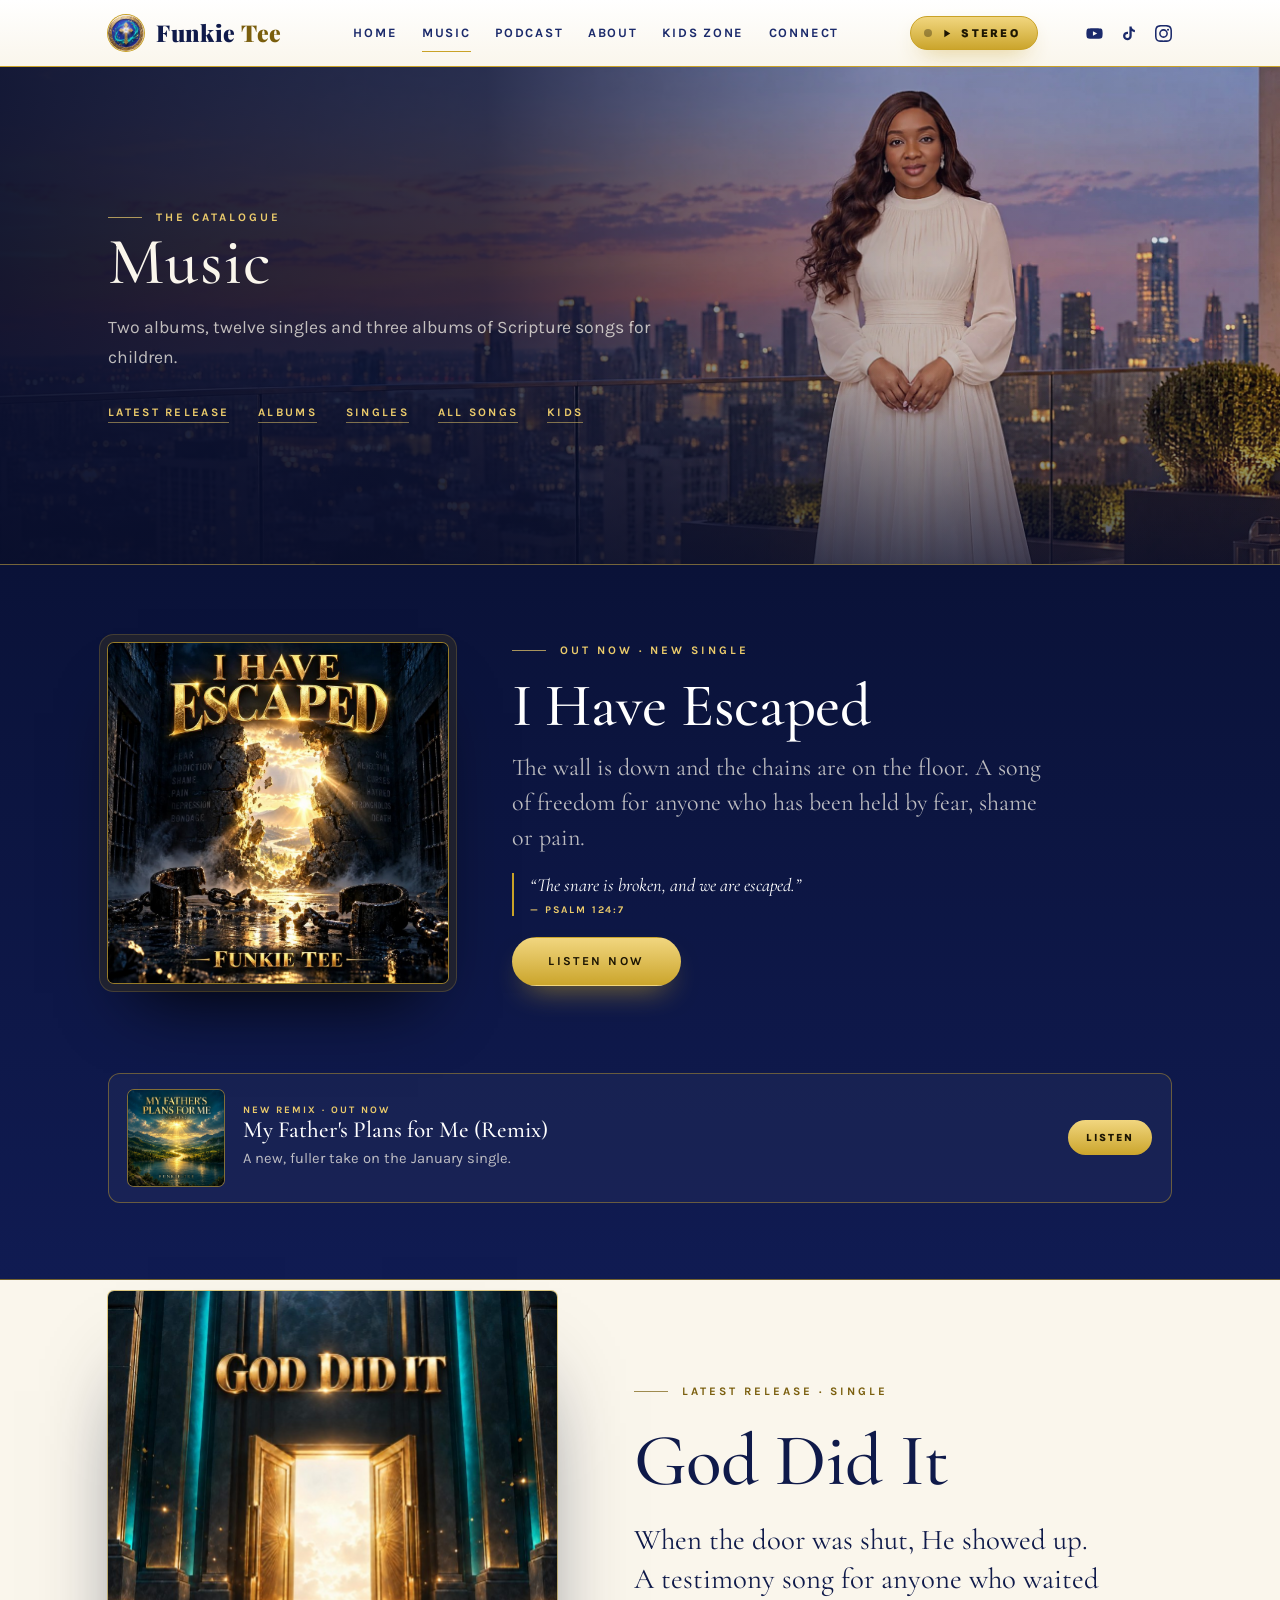
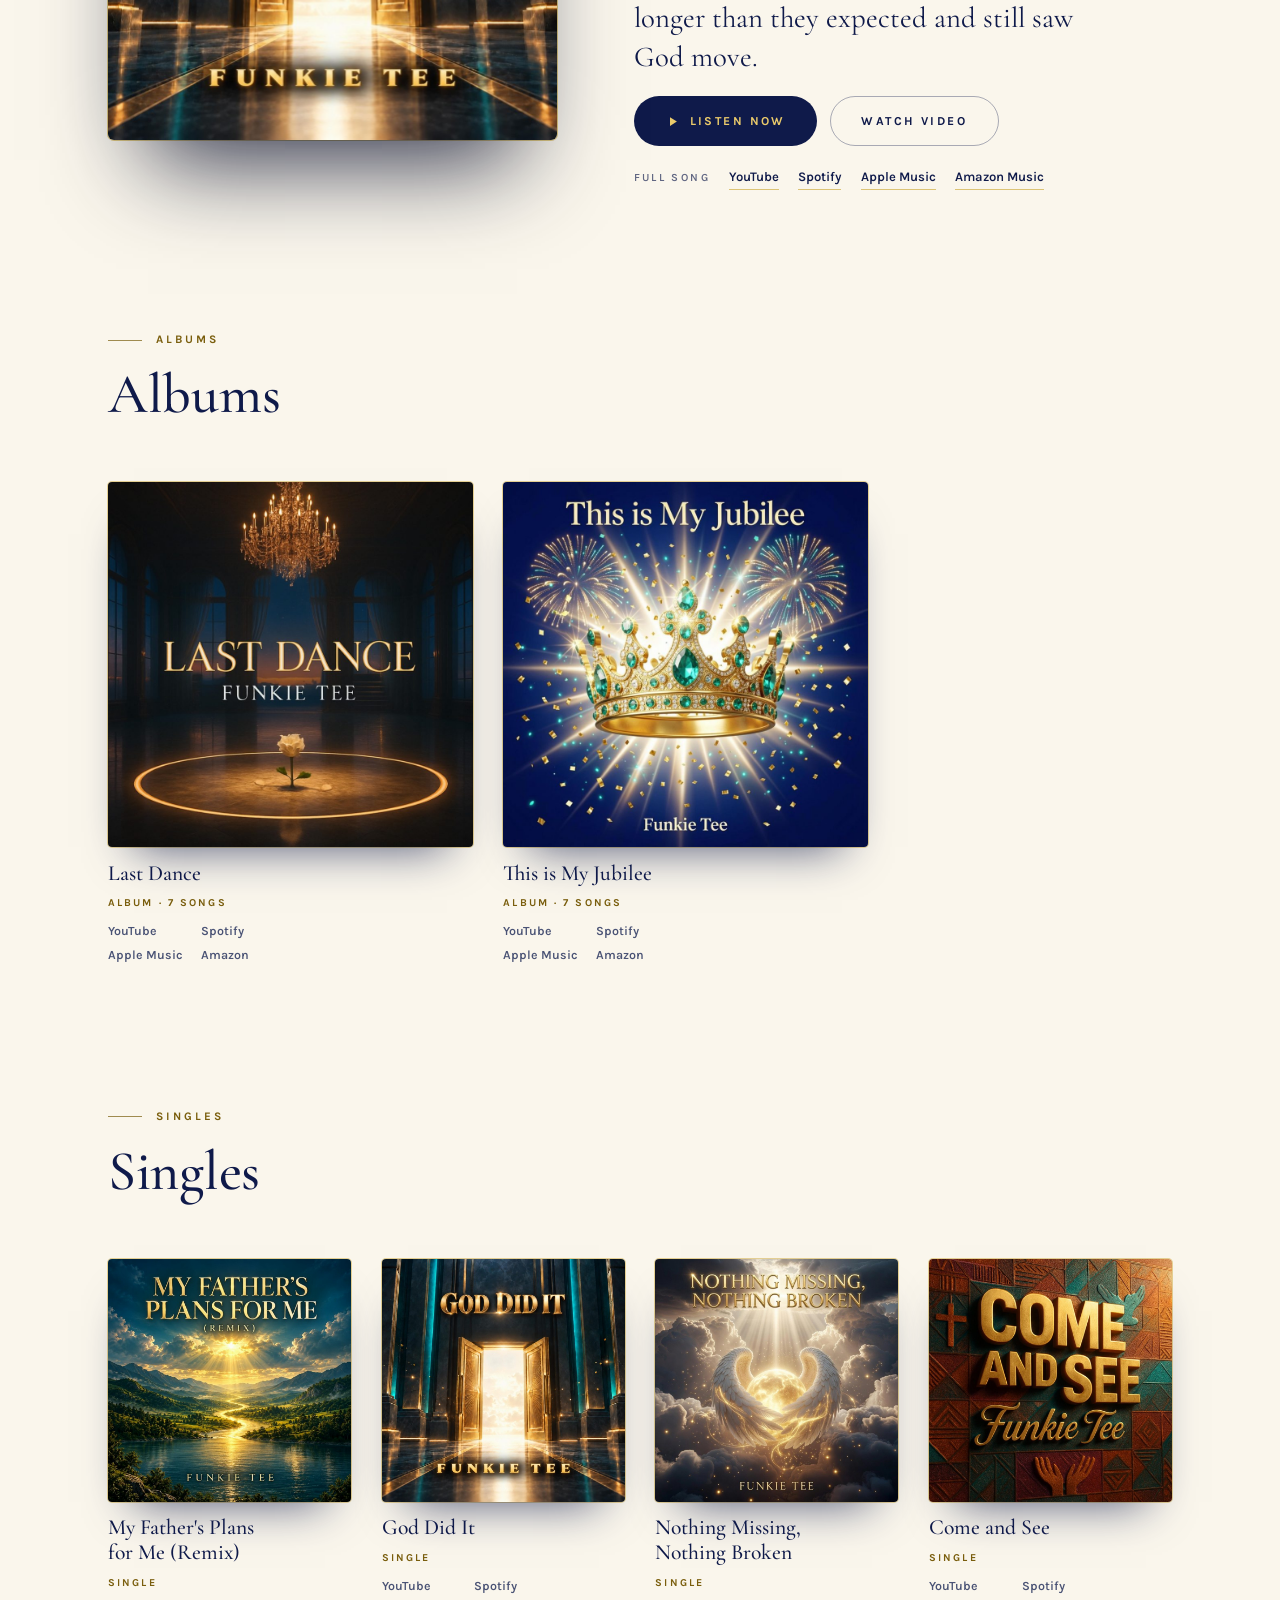
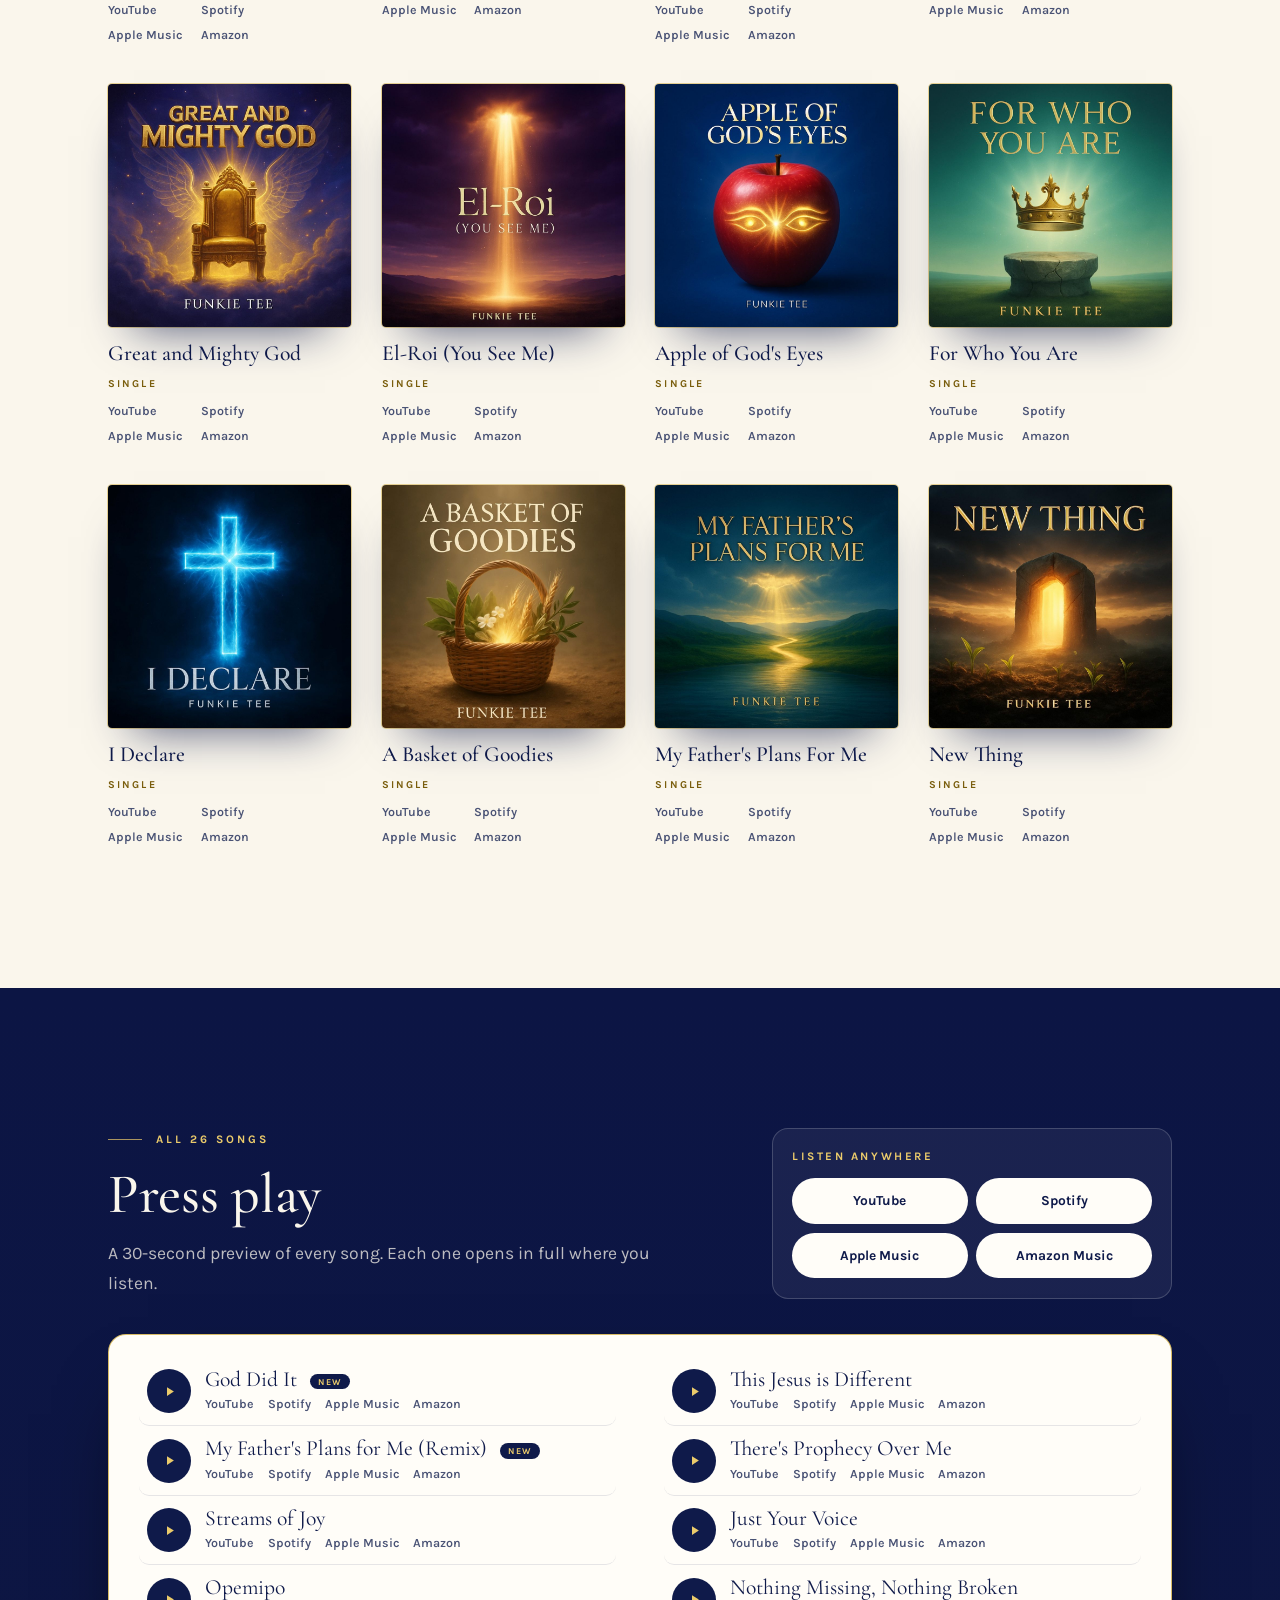
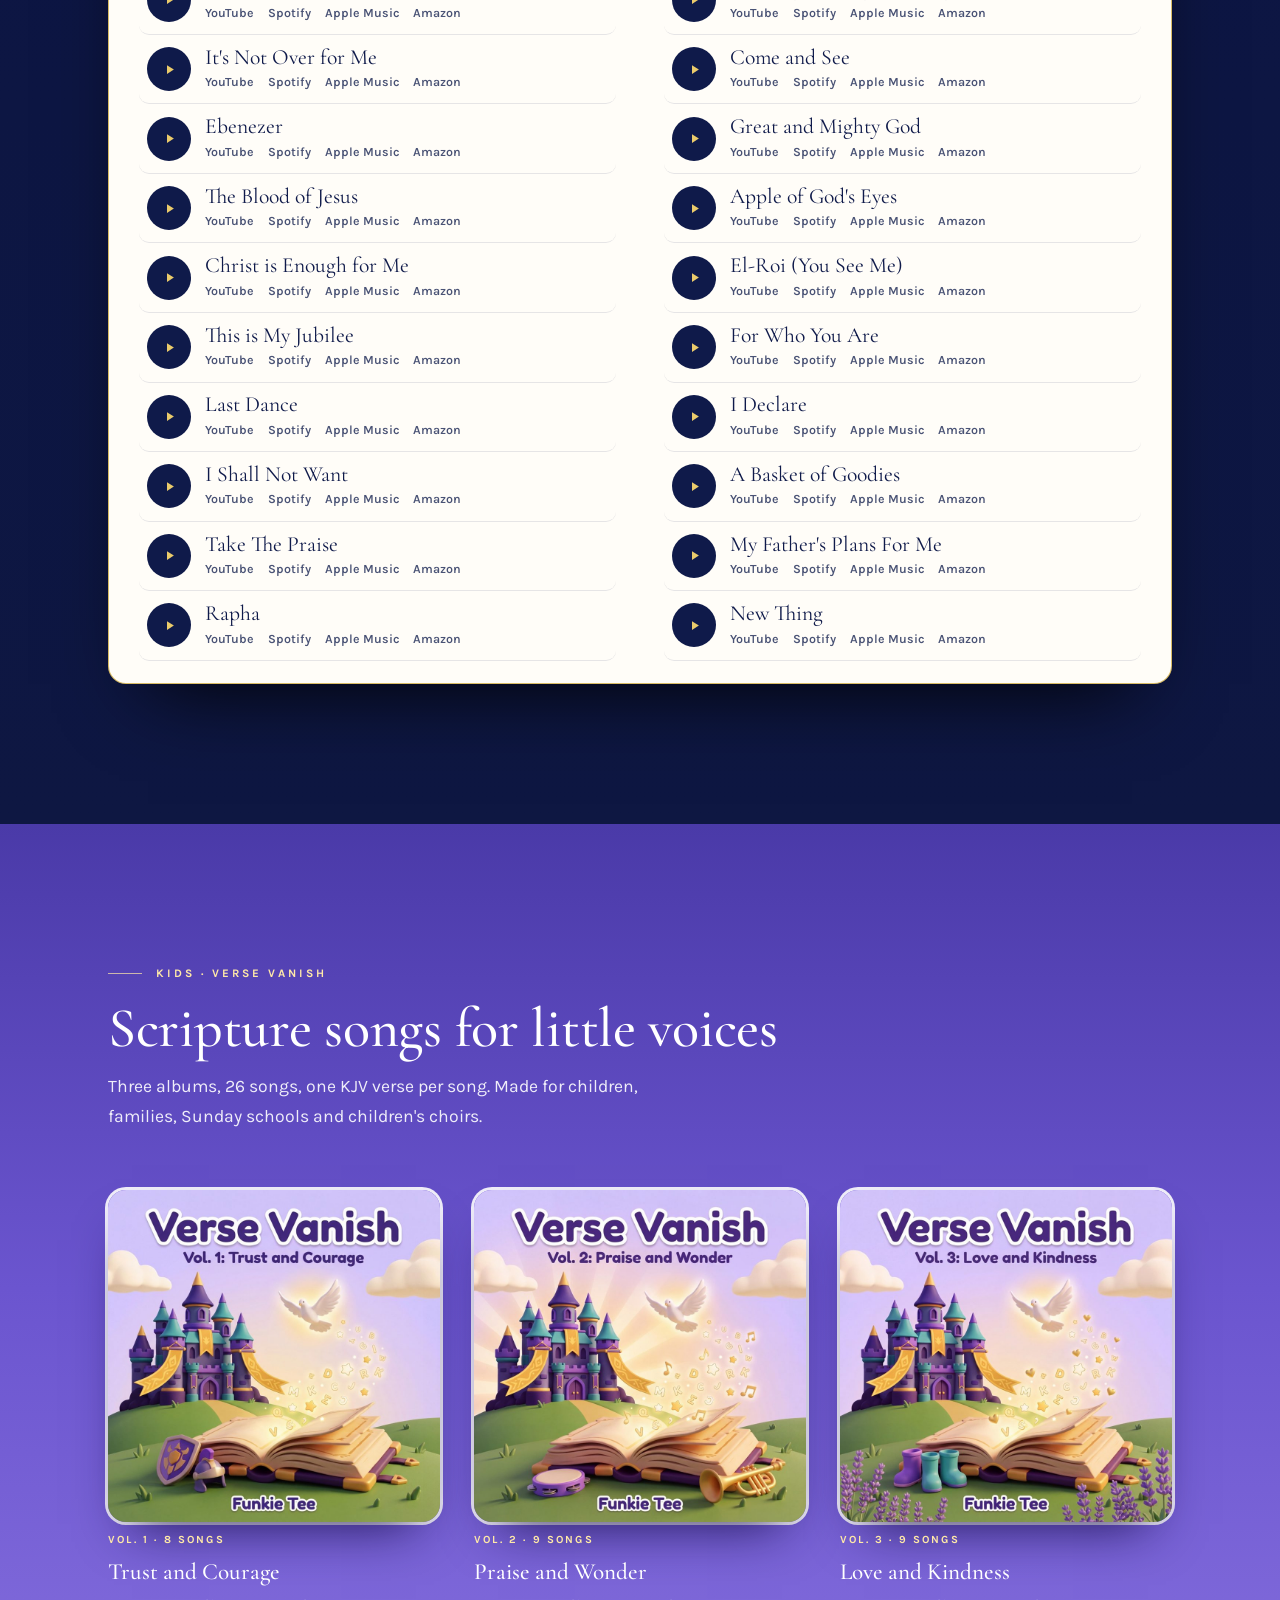
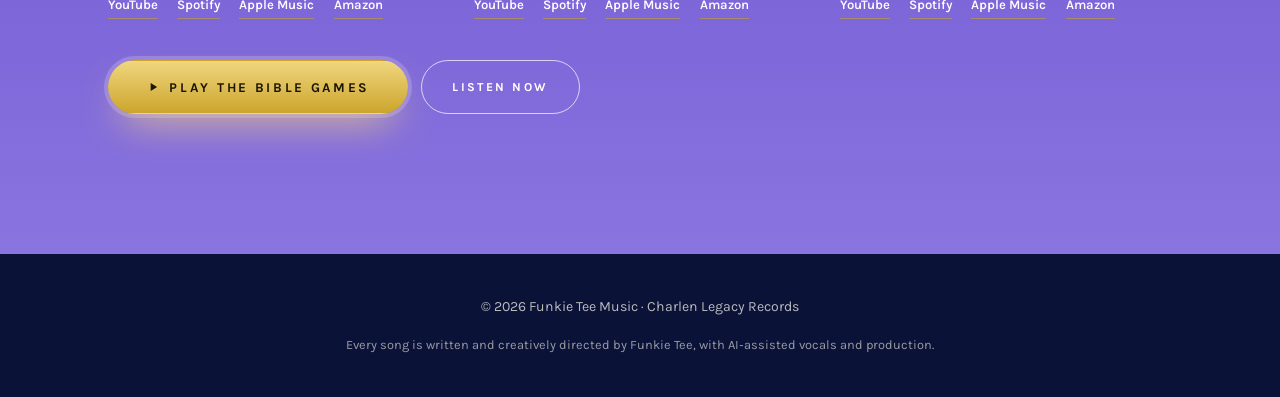
==== commit 415da5ef: "My Father's Plans for Me (Remix) is out: catalogue, preview, links, out-now card Co-Authored-By: Cla" ====
--- a/music.html
+++ b/music.html
@@ -22,7 +22,7 @@
 <link rel="preconnect" href="https://fonts.googleapis.com">
 <link rel="preconnect" href="https://fonts.gstatic.com" crossorigin>
 <link rel="stylesheet" href="https://fonts.googleapis.com/css2?family=Cormorant+Garamond:ital,wght@0,500;0,600;1,500&family=Karla:wght@400;600;700;800&family=Pinyon+Script&family=Playfair+Display:wght@800;900&display=swap">
-<link rel="stylesheet" href="css/site.css?v=55">
+<link rel="stylesheet" href="css/site.css?v=56">
 </head>
 <body>
 <a class="skiplink" href="#main">Skip to content</a>
@@ -52,7 +52,7 @@
   <div class="wrap">
     <span class="eyebrow">The catalogue</span>
     <h1>Music</h1>
-    <p class="lead">Two albums, eleven singles and three albums of Scripture songs for children.</p>
+    <p class="lead">Two albums, twelve singles and three albums of Scripture songs for children.</p>
     <nav class="subnav" aria-label="On this page">
       <a href="#latest">Latest release</a><a href="#albums">Albums</a><a href="#singles">Singles</a><a href="#songs">All songs</a><a href="#kids">Kids</a>
     </nav>
@@ -69,11 +69,11 @@
       <blockquote>“The snare is broken, and we are escaped.”<cite>— Psalm 124:7</cite></blockquote>
       <a class="btn btn-gold" id="next-btn" href="https://distrokid.com/hyperfollow/funkietee/i-have-escaped" target="_blank" rel="noopener">Pre-save now</a>
     </div>
-        <a class="also-rel" href="https://distrokid.com/hyperfollow/funkietee/my-fathers-plans-for-me-remix" target="_blank" rel="noopener">
-      <img src="img/cv/my-fathers-plans-for-me-remix.jpg" alt="My Father&#x27;s Plans for Me (Remix) cover art" width="900" height="900" loading="lazy">
-      <span class="txt"><span class="kind">Also coming · Coming soon</span><strong>My Father&#x27;s Plans for Me (Remix)</strong><span class="line">A new, fuller take on the January single.</span></span>
-      <span class="go">Pre-save</span>
-    </a>
+        <button class="also-rel" type="button" data-play="my-fathers-plans-for-me-remix" aria-label="Listen to a preview of My Father&#x27;s Plans for Me (Remix)">
+      <img src="img/cv/my-fathers-plans-for-me-remix.jpg" alt="" width="900" height="900" loading="lazy">
+      <span class="txt"><span class="kind">New remix · Out now</span><strong>My Father&#x27;s Plans for Me (Remix)</strong><span class="line">A new, fuller take on the January single.</span></span>
+      <span class="go">Listen</span>
+    </button>
   </div>
 </section>
 
@@ -118,6 +118,12 @@
     <div class="head"><span class="eyebrow">Singles</span><h2>Singles</h2></div>
     <div class="shelf">
       <article class="rel">
+        <button class="cover" type="button" data-play="my-fathers-plans-for-me-remix" aria-label="Play a preview of My Father&#x27;s Plans for Me (Remix)"><img src="img/cv/my-fathers-plans-for-me-remix.jpg" alt="My Father&#x27;s Plans for Me (Remix) cover" width="900" height="900" loading="lazy"><span class="go"><svg viewBox="0 0 24 24" aria-hidden="true"><path d="M8 5v14l11-7z"/></svg></span></button>
+        <h3>My Father&#x27;s Plans for Me (Remix)</h3>
+        <span class="kind">Single</span>
+        <span class="plats"><a href="https://www.youtube.com/watch?v=tt5kdEgY1FI" target="_blank" rel="noopener">YouTube</a><a href="https://open.spotify.com/album/1W52Qmn7nJIkMdbftYn73d" target="_blank" rel="noopener">Spotify</a><a href="https://music.apple.com/us/album/my-fathers-plans-for-me-remix/6819094839?i=6819094840" target="_blank" rel="noopener">Apple Music</a><a href="https://music.amazon.ca/artists/B0GFKVNXMG" target="_blank" rel="noopener">Amazon</a></span>
+      </article>
+      <article class="rel">
         <button class="cover" type="button" data-play="god-did-it" aria-label="Play a preview of God Did It"><img src="img/cv/god-did-it.jpg" alt="God Did It cover" width="900" height="900" loading="lazy"><span class="go"><svg viewBox="0 0 24 24" aria-hidden="true"><path d="M8 5v14l11-7z"/></svg></span></button>
         <h3>God Did It</h3>
         <span class="kind">Single</span>
@@ -191,7 +197,7 @@
   <div class="wrap">
     <div class="songhead">
       <div class="head" style="margin-bottom:0">
-        <span class="eyebrow">All 25 songs</span>
+        <span class="eyebrow">All 26 songs</span>
         <h2>Press play</h2>
         <p class="lead">A 30-second preview of every song. Each one opens in full where you listen.</p>
       </div>
@@ -203,6 +209,7 @@
     <div class="songpanel">
     <ul class="songs">
       <li data-song="god-did-it"><button class="pl" type="button" aria-label="Play a preview of God Did It"><svg class="i-play" viewBox="0 0 24 24" aria-hidden="true"><path d="M8 5v14l11-7z"/></svg><svg class="i-pause" viewBox="0 0 24 24" aria-hidden="true"><path d="M6 5h4v14H6zM14 5h4v14h-4z"/></svg></button><span class="body"><span class="t">God Did It <span class="newtag">New</span></span><span class="plats"><a href="https://www.youtube.com/watch?v=jnyfwOIjw3c" target="_blank" rel="noopener">YouTube</a><a href="https://open.spotify.com/track/3BAfG6dZxP5Ydbwav6AU3O" target="_blank" rel="noopener">Spotify</a><a href="https://music.apple.com/us/album/god-did-it/6811753024?i=6811753535" target="_blank" rel="noopener">Apple Music</a><a href="https://music.amazon.ca/albums/B0HJPTW15M" target="_blank" rel="noopener">Amazon</a></span></span><span class="eq" aria-hidden="true"><i></i><i></i><i></i></span></li>
+      <li data-song="my-fathers-plans-for-me-remix"><button class="pl" type="button" aria-label="Play a preview of My Father&#x27;s Plans for Me (Remix)"><svg class="i-play" viewBox="0 0 24 24" aria-hidden="true"><path d="M8 5v14l11-7z"/></svg><svg class="i-pause" viewBox="0 0 24 24" aria-hidden="true"><path d="M6 5h4v14H6zM14 5h4v14h-4z"/></svg></button><span class="body"><span class="t">My Father&#x27;s Plans for Me (Remix) <span class="newtag">New</span></span><span class="plats"><a href="https://www.youtube.com/watch?v=tt5kdEgY1FI" target="_blank" rel="noopener">YouTube</a><a href="https://open.spotify.com/album/1W52Qmn7nJIkMdbftYn73d" target="_blank" rel="noopener">Spotify</a><a href="https://music.apple.com/us/album/my-fathers-plans-for-me-remix/6819094839?i=6819094840" target="_blank" rel="noopener">Apple Music</a><a href="https://music.amazon.ca/artists/B0GFKVNXMG" target="_blank" rel="noopener">Amazon</a></span></span><span class="eq" aria-hidden="true"><i></i><i></i><i></i></span></li>
       <li data-song="streams-of-joy"><button class="pl" type="button" aria-label="Play a preview of Streams of Joy"><svg class="i-play" viewBox="0 0 24 24" aria-hidden="true"><path d="M8 5v14l11-7z"/></svg><svg class="i-pause" viewBox="0 0 24 24" aria-hidden="true"><path d="M6 5h4v14H6zM14 5h4v14h-4z"/></svg></button><span class="body"><span class="t">Streams of Joy</span><span class="plats"><a href="https://www.youtube.com/watch?v=ZLsl9BLj8iQ" target="_blank" rel="noopener">YouTube</a><a href="https://open.spotify.com/track/2vslhYYccxakUEcilEmjza" target="_blank" rel="noopener">Spotify</a><a href="https://music.apple.com/us/album/streams-of-joy/1892508185?i=1892508186" target="_blank" rel="noopener">Apple Music</a><a href="https://music.amazon.ca/albums/B0GWP56MLY" target="_blank" rel="noopener">Amazon</a></span></span><span class="eq" aria-hidden="true"><i></i><i></i><i></i></span></li>
       <li data-song="opemipo"><button class="pl" type="button" aria-label="Play a preview of Opemipo"><svg class="i-play" viewBox="0 0 24 24" aria-hidden="true"><path d="M8 5v14l11-7z"/></svg><svg class="i-pause" viewBox="0 0 24 24" aria-hidden="true"><path d="M6 5h4v14H6zM14 5h4v14h-4z"/></svg></button><span class="body"><span class="t">Opemipo</span><span class="plats"><a href="https://www.youtube.com/watch?v=ZtKf0Vg5AOo" target="_blank" rel="noopener">YouTube</a><a href="https://open.spotify.com/track/2unVaGgtbcvHeebfj5EcAI" target="_blank" rel="noopener">Spotify</a><a href="https://music.apple.com/us/album/opemipo/1892508185?i=1892508188" target="_blank" rel="noopener">Apple Music</a><a href="https://music.amazon.ca/albums/B0GWP56MLY" target="_blank" rel="noopener">Amazon</a></span></span><span class="eq" aria-hidden="true"><i></i><i></i><i></i></span></li>
       <li data-song="its-not-over-for-me"><button class="pl" type="button" aria-label="Play a preview of It&#x27;s Not Over for Me"><svg class="i-play" viewBox="0 0 24 24" aria-hidden="true"><path d="M8 5v14l11-7z"/></svg><svg class="i-pause" viewBox="0 0 24 24" aria-hidden="true"><path d="M6 5h4v14H6zM14 5h4v14h-4z"/></svg></button><span class="body"><span class="t">It&#x27;s Not Over for Me</span><span class="plats"><a href="https://www.youtube.com/watch?v=rSNhOOLS7S8" target="_blank" rel="noopener">YouTube</a><a href="https://open.spotify.com/track/1O4rcaFprqFdpLiAzd7b89" target="_blank" rel="noopener">Spotify</a><a href="https://music.apple.com/us/album/its-not-over-for-me/1892508185?i=1892508339" target="_blank" rel="noopener">Apple Music</a><a href="https://music.amazon.ca/albums/B0GWP56MLY" target="_blank" rel="noopener">Amazon</a></span></span><span class="eq" aria-hidden="true"><i></i><i></i><i></i></span></li>
@@ -285,6 +292,6 @@
   <div class="bar" id="p-bar" role="slider" aria-label="Preview progress" aria-valuemin="0" aria-valuemax="100" aria-valuenow="0" tabindex="0"><i id="p-fill"></i></div>
 </div>
 <audio id="audio" preload="none"></audio>
-<script src="js/site.js?v=55" defer></script>
+<script src="js/site.js?v=56" defer></script>
 </body>
 </html>
--- a/css/site.css
+++ b/css/site.css
@@ -730,3 +730,4 @@
   .next .also-rel .go{grid-column:2;justify-self:start}
   .next .also-rel strong{font-size:1.25rem}
 }
+.next button.also-rel{width:100%;font:inherit;text-align:left;cursor:pointer}
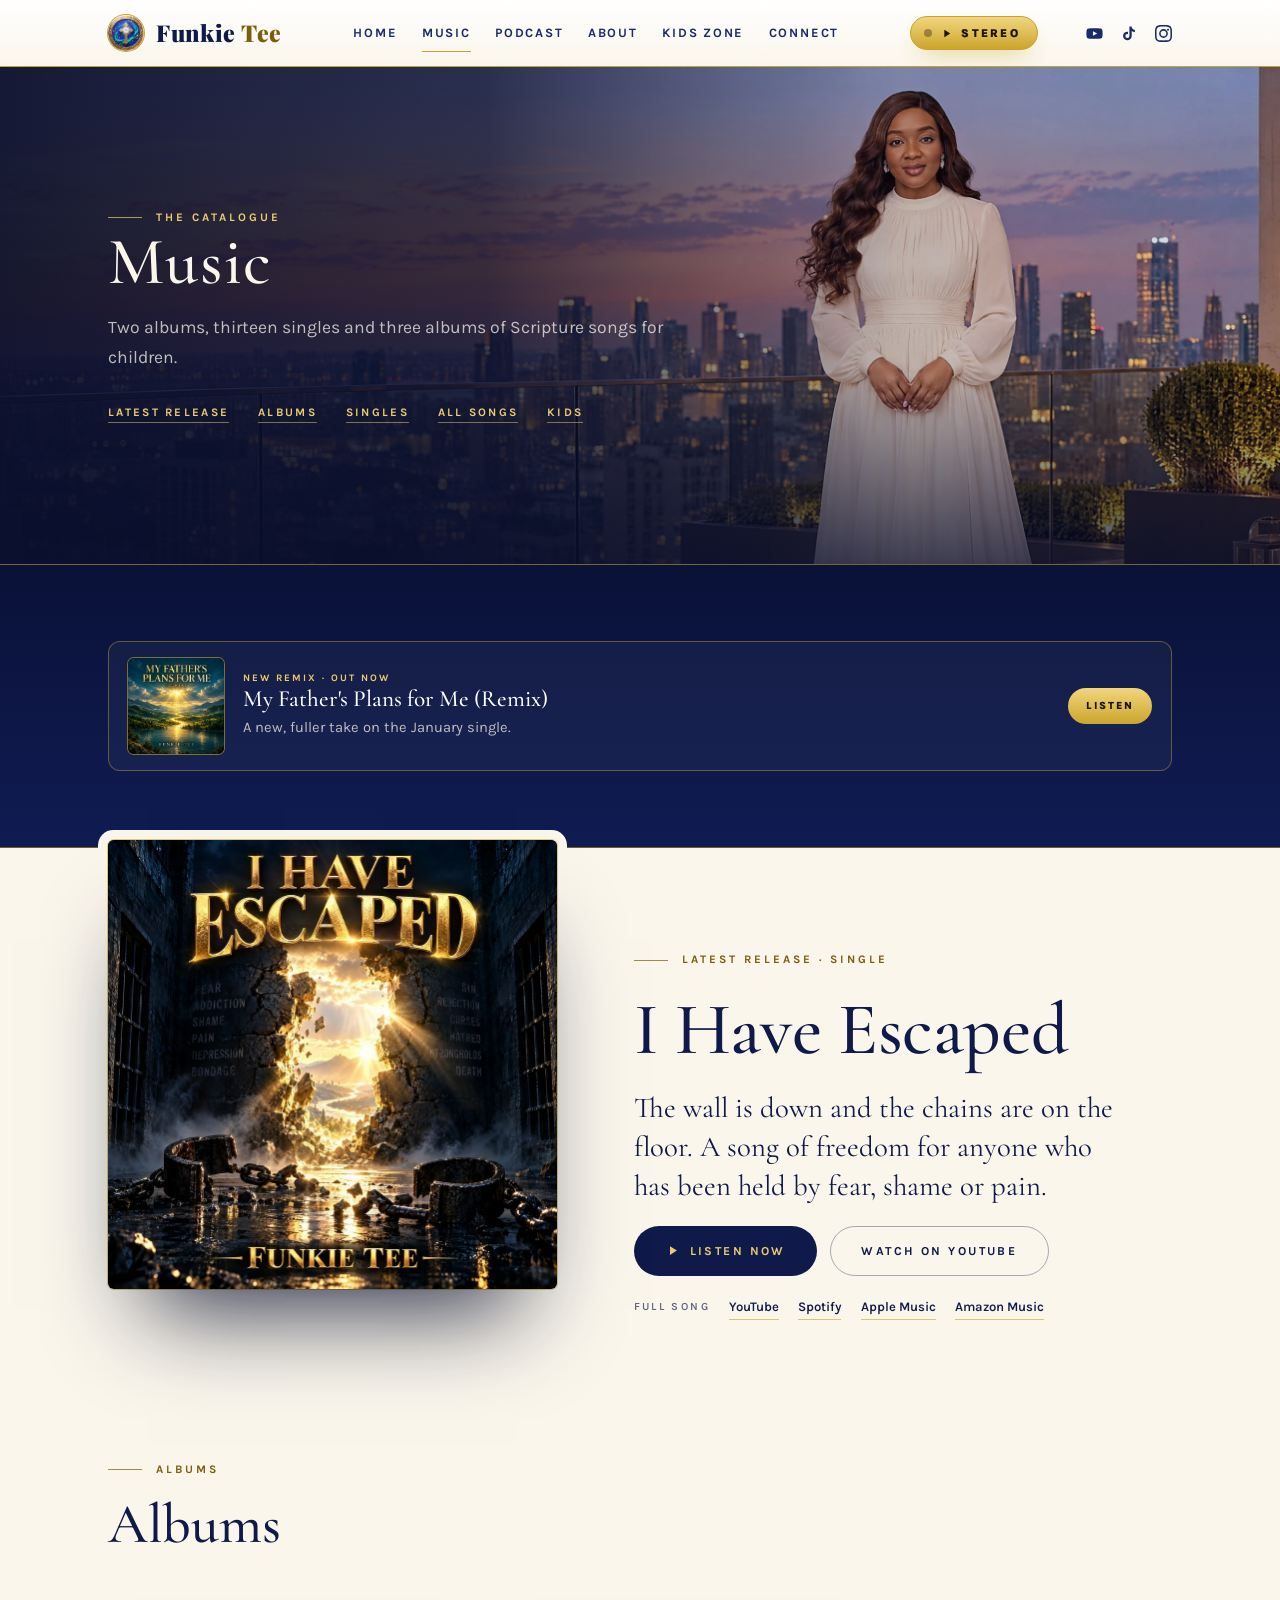
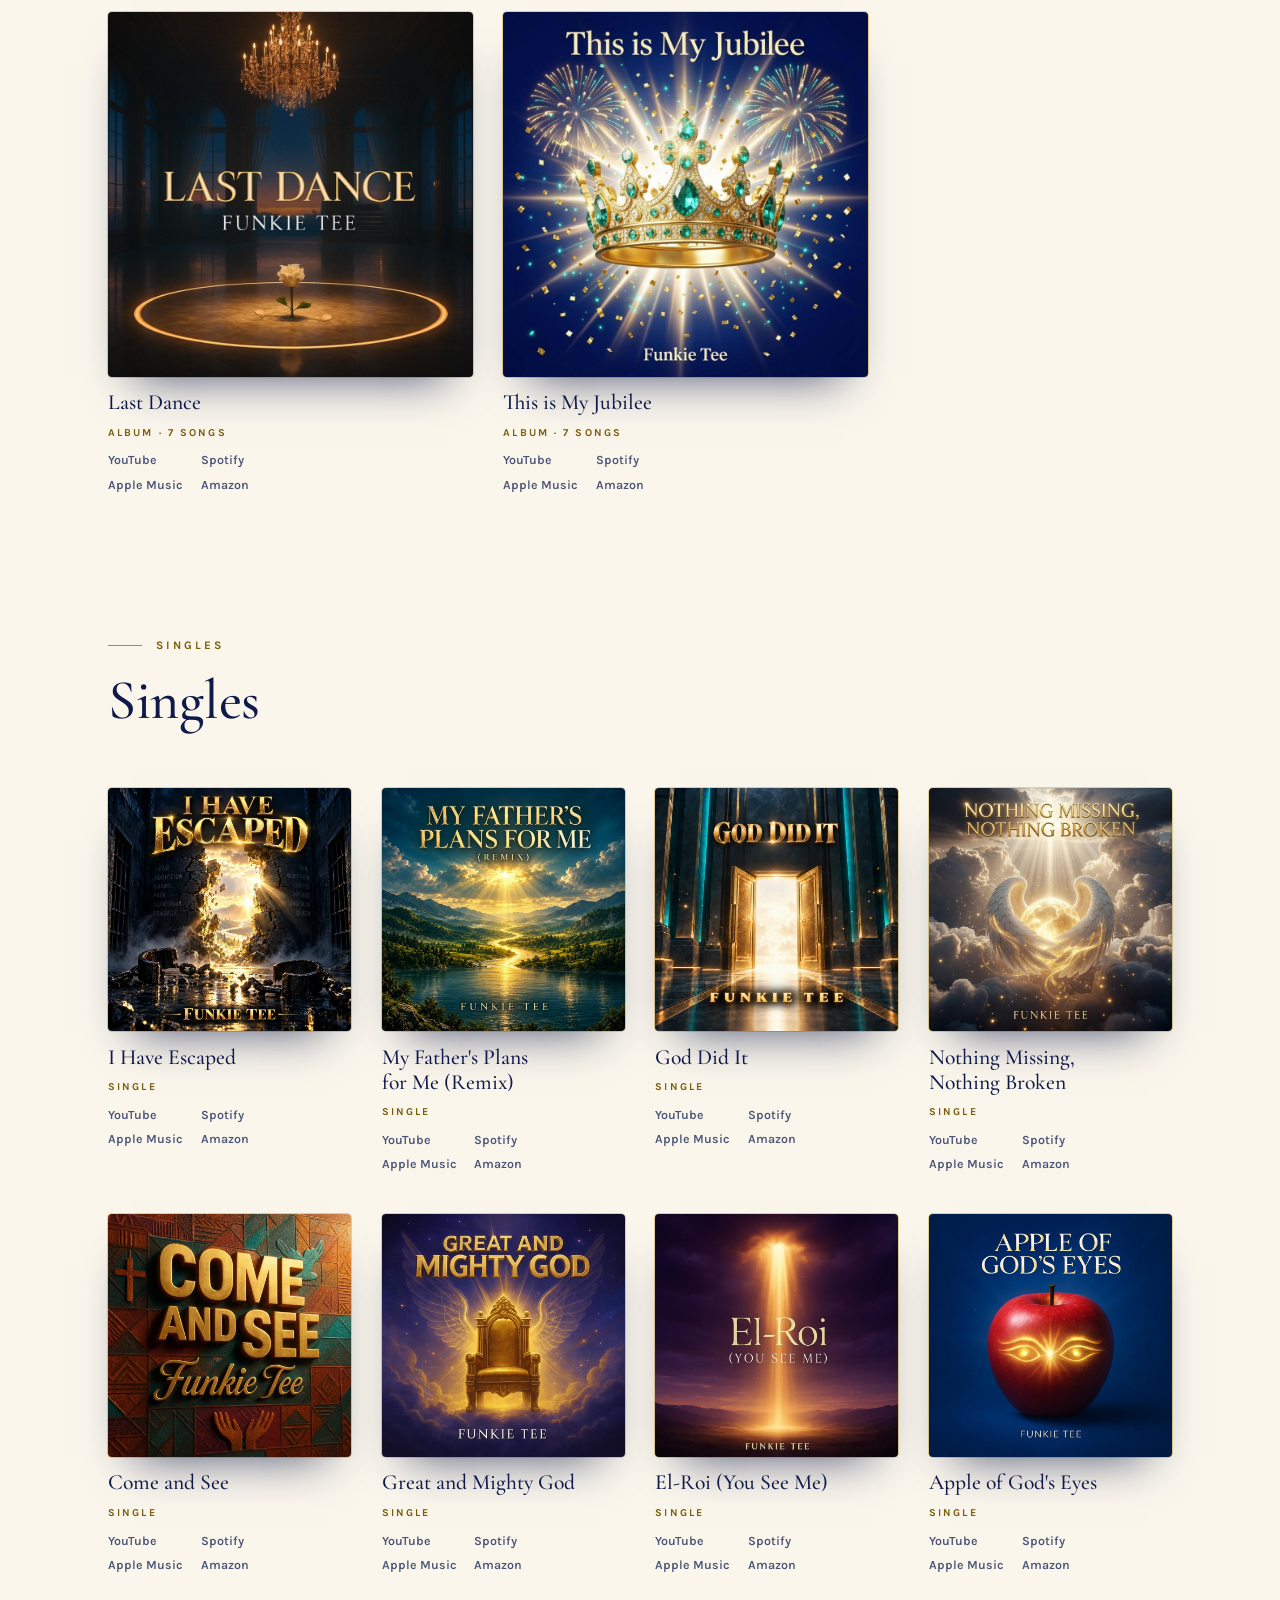
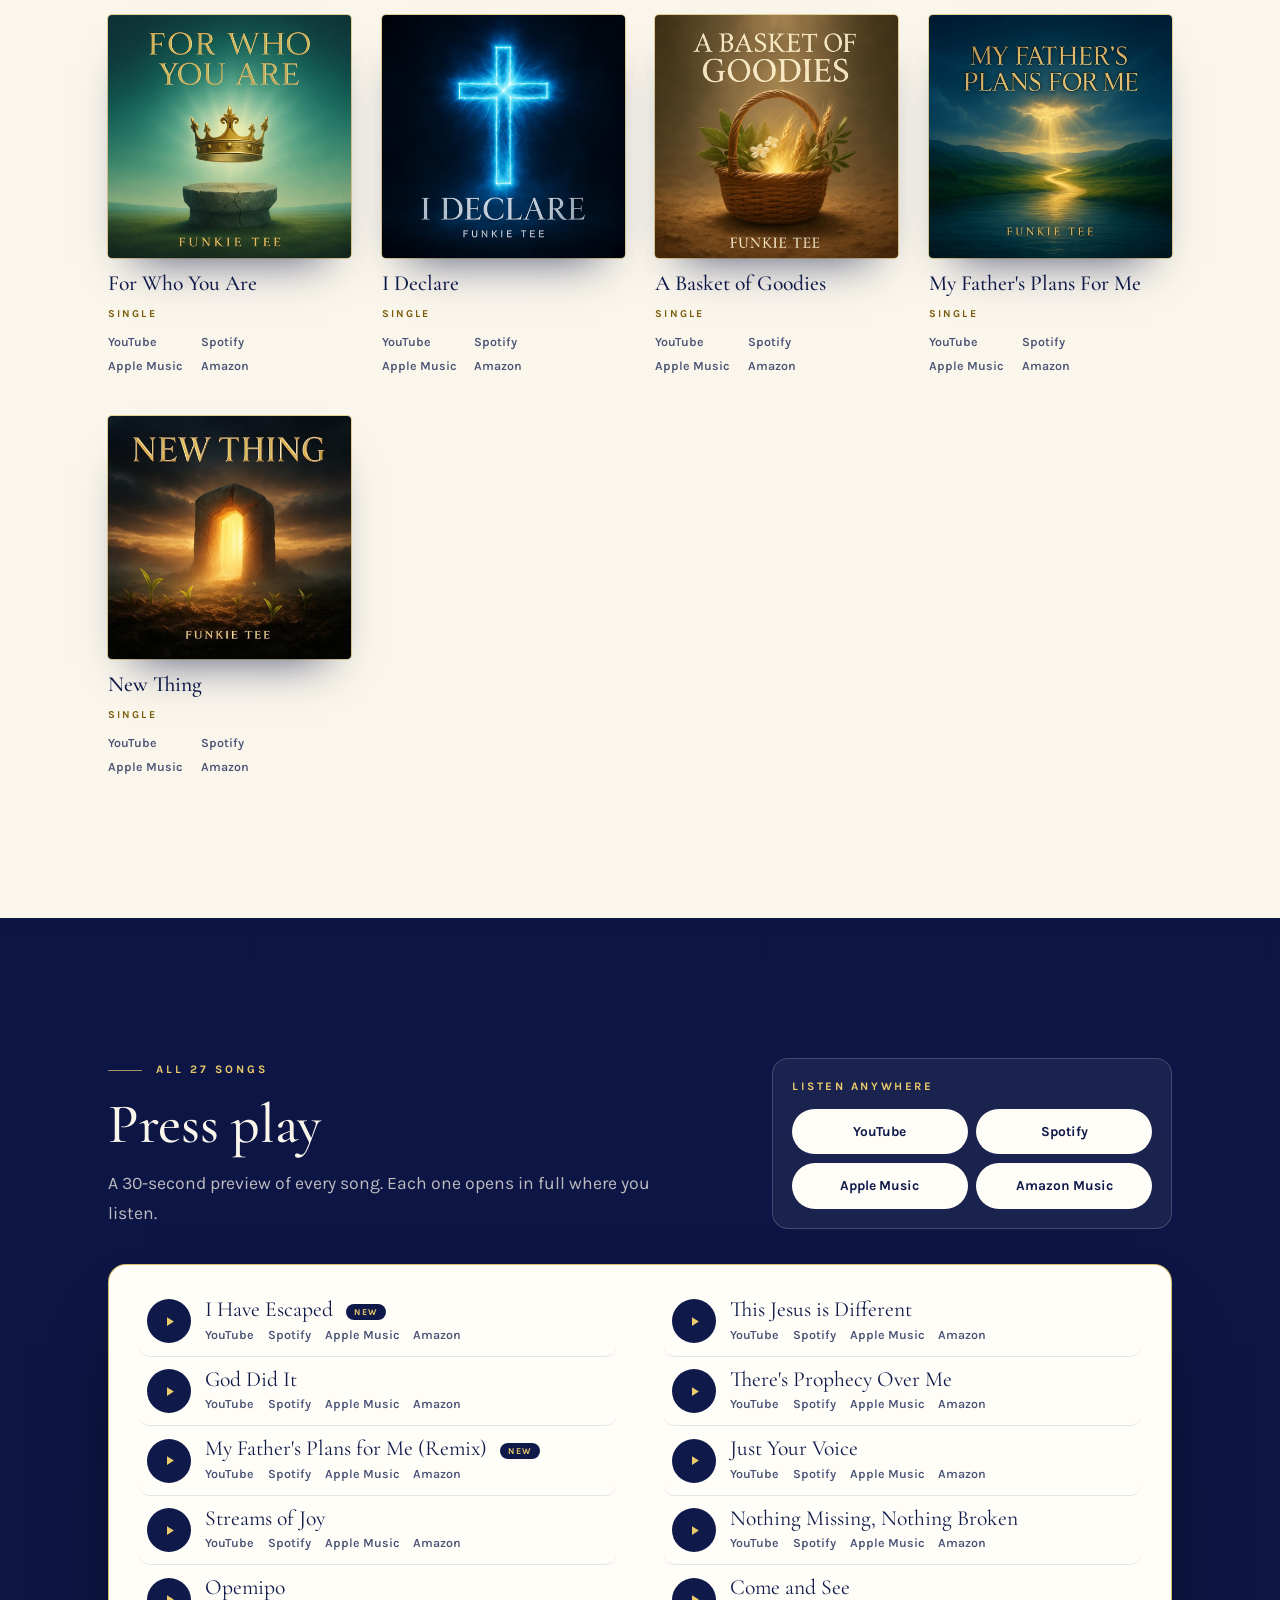
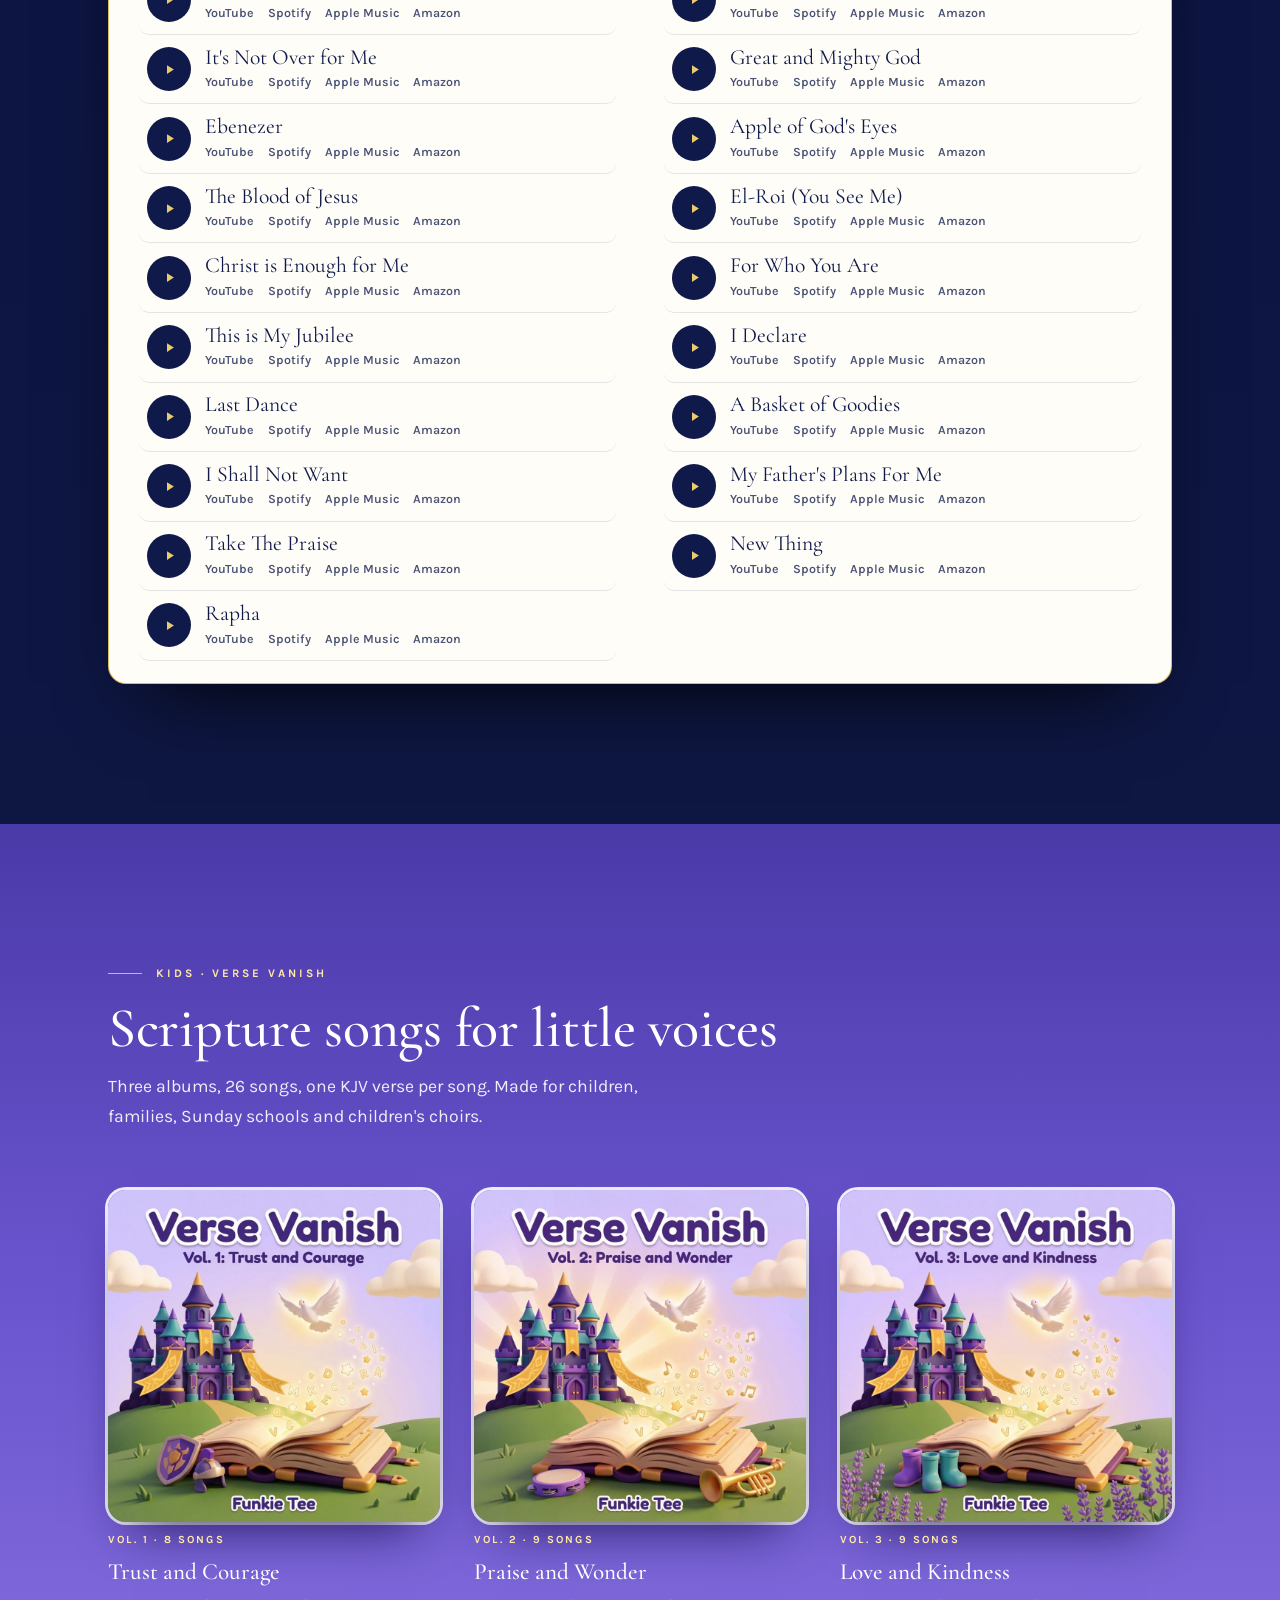
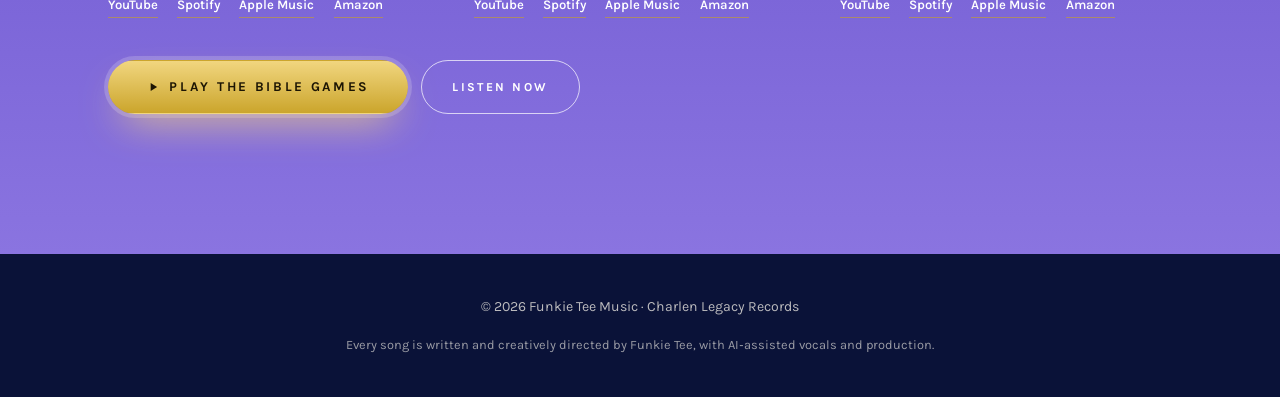
==== commit 2cd6142f: "I Have Escaped is out: lead release on home and music, preview, links, New tag; remix row kept Co-Au" ====
--- a/music.html
+++ b/music.html
@@ -22,7 +22,7 @@
 <link rel="preconnect" href="https://fonts.googleapis.com">
 <link rel="preconnect" href="https://fonts.gstatic.com" crossorigin>
 <link rel="stylesheet" href="https://fonts.googleapis.com/css2?family=Cormorant+Garamond:ital,wght@0,500;0,600;1,500&family=Karla:wght@400;600;700;800&family=Pinyon+Script&family=Playfair+Display:wght@800;900&display=swap">
-<link rel="stylesheet" href="css/site.css?v=56">
+<link rel="stylesheet" href="css/site.css?v=57">
 </head>
 <body>
 <a class="skiplink" href="#main">Skip to content</a>
@@ -52,23 +52,15 @@
   <div class="wrap">
     <span class="eyebrow">The catalogue</span>
     <h1>Music</h1>
-    <p class="lead">Two albums, twelve singles and three albums of Scripture songs for children.</p>
+    <p class="lead">Two albums, thirteen singles and three albums of Scripture songs for children.</p>
     <nav class="subnav" aria-label="On this page">
       <a href="#latest">Latest release</a><a href="#albums">Albums</a><a href="#singles">Singles</a><a href="#songs">All songs</a><a href="#kids">Kids</a>
     </nav>
   </div>
 </section>
 
-<section class="next" id="next" data-release="2026-10-17T00:00:00-05:00">
-  <div class="wrap">
-    <a class="cover" href="https://distrokid.com/hyperfollow/funkietee/i-have-escaped" target="_blank" rel="noopener" aria-label="Pre-save I Have Escaped"><img src="img/cv/i-have-escaped.jpg" alt="I Have Escaped cover art: a prison wall broken open to golden light, broken chains on the ground" width="900" height="900"></a>
-    <div class="stack">
-      <span class="eyebrow" id="next-eyebrow">New single · 17 October</span>
-      <h2>I Have Escaped</h2>
-      <p class="pitch">The wall is down and the chains are on the floor. A song of freedom for anyone who has been held by fear, shame or pain.</p>
-      <blockquote>“The snare is broken, and we are escaped.”<cite>— Psalm 124:7</cite></blockquote>
-      <a class="btn btn-gold" id="next-btn" href="https://distrokid.com/hyperfollow/funkietee/i-have-escaped" target="_blank" rel="noopener">Pre-save now</a>
-    </div>
+<section class="next" id="next">
+  <div class="wrap wrap-also">
         <button class="also-rel" type="button" data-play="my-fathers-plans-for-me-remix" aria-label="Listen to a preview of My Father&#x27;s Plans for Me (Remix)">
       <img src="img/cv/my-fathers-plans-for-me-remix.jpg" alt="" width="900" height="900" loading="lazy">
       <span class="txt"><span class="kind">New remix · Out now</span><strong>My Father&#x27;s Plans for Me (Remix)</strong><span class="line">A new, fuller take on the January single.</span></span>
@@ -79,16 +71,16 @@
 
 <section class="on-ivory" id="latest">
   <div class="wrap feature">
-    <div class="art"><img src="img/cv/god-did-it.jpg" alt="God Did It cover art: golden doors standing open" width="900" height="900"></div>
+    <div class="art"><img src="img/cv/i-have-escaped.jpg" alt="I Have Escaped cover art: a prison wall broken open to golden light, broken chains on the ground" width="900" height="900"></div>
     <div class="stack">
       <span class="eyebrow">Latest release · Single</span>
-      <h2>God Did It</h2>
-      <p class="pitch">When the door was shut, He showed up. A testimony song for anyone who waited longer than they expected and still saw God move.</p>
+      <h2>I Have Escaped</h2>
+      <p class="pitch">The wall is down and the chains are on the floor. A song of freedom for anyone who has been held by fear, shame or pain.</p>
       <div class="row">
-        <button class="btn btn-ink" type="button" data-play="god-did-it"><svg viewBox="0 0 24 24" aria-hidden="true"><path d="M8 5v14l11-7z"/></svg>Listen now</button>
-        <a class="btn btn-line" href="https://www.youtube.com/watch?v=jnyfwOIjw3c" target="_blank" rel="noopener">Watch video</a>
-      </div>
-      <p class="also"><span>Full song</span><a href="https://www.youtube.com/watch?v=jnyfwOIjw3c" target="_blank" rel="noopener">YouTube</a><a href="https://open.spotify.com/track/3BAfG6dZxP5Ydbwav6AU3O" target="_blank" rel="noopener">Spotify</a><a href="https://music.apple.com/us/album/god-did-it/6811753024?i=6811753535" target="_blank" rel="noopener">Apple Music</a><a href="https://music.amazon.ca/albums/B0HJPTW15M" target="_blank" rel="noopener">Amazon Music</a></p>
+        <button class="btn btn-ink" type="button" data-play="i-have-escaped"><svg viewBox="0 0 24 24" aria-hidden="true"><path d="M8 5v14l11-7z"/></svg>Listen now</button>
+        <a class="btn btn-line" href="https://www.youtube.com/watch?v=tnGLhAAsNRw" target="_blank" rel="noopener">Watch on YouTube</a>
+      </div>
+      <p class="also"><span>Full song</span><a href="https://www.youtube.com/watch?v=tnGLhAAsNRw" target="_blank" rel="noopener">YouTube</a><a href="https://open.spotify.com/album/0Q5k4fhfVv618Xruec5Npr" target="_blank" rel="noopener">Spotify</a><a href="https://music.apple.com/us/album/i-have-escaped/6818846814?i=6818846815" target="_blank" rel="noopener">Apple Music</a><a href="https://music.amazon.ca/artists/B0GFKVNXMG" target="_blank" rel="noopener">Amazon Music</a></p>
     </div>
   </div>
 </section>
@@ -118,6 +110,12 @@
     <div class="head"><span class="eyebrow">Singles</span><h2>Singles</h2></div>
     <div class="shelf">
       <article class="rel">
+        <button class="cover" type="button" data-play="i-have-escaped" aria-label="Play a preview of I Have Escaped"><img src="img/cv/i-have-escaped.jpg" alt="I Have Escaped cover" width="900" height="900" loading="lazy"><span class="go"><svg viewBox="0 0 24 24" aria-hidden="true"><path d="M8 5v14l11-7z"/></svg></span></button>
+        <h3>I Have Escaped</h3>
+        <span class="kind">Single</span>
+        <span class="plats"><a href="https://www.youtube.com/watch?v=tnGLhAAsNRw" target="_blank" rel="noopener">YouTube</a><a href="https://open.spotify.com/album/0Q5k4fhfVv618Xruec5Npr" target="_blank" rel="noopener">Spotify</a><a href="https://music.apple.com/us/album/i-have-escaped/6818846814?i=6818846815" target="_blank" rel="noopener">Apple Music</a><a href="https://music.amazon.ca/artists/B0GFKVNXMG" target="_blank" rel="noopener">Amazon</a></span>
+      </article>
+      <article class="rel">
         <button class="cover" type="button" data-play="my-fathers-plans-for-me-remix" aria-label="Play a preview of My Father&#x27;s Plans for Me (Remix)"><img src="img/cv/my-fathers-plans-for-me-remix.jpg" alt="My Father&#x27;s Plans for Me (Remix) cover" width="900" height="900" loading="lazy"><span class="go"><svg viewBox="0 0 24 24" aria-hidden="true"><path d="M8 5v14l11-7z"/></svg></span></button>
         <h3>My Father&#x27;s Plans for Me (Remix)</h3>
         <span class="kind">Single</span>
@@ -197,7 +195,7 @@
   <div class="wrap">
     <div class="songhead">
       <div class="head" style="margin-bottom:0">
-        <span class="eyebrow">All 26 songs</span>
+        <span class="eyebrow">All 27 songs</span>
         <h2>Press play</h2>
         <p class="lead">A 30-second preview of every song. Each one opens in full where you listen.</p>
       </div>
@@ -208,7 +206,8 @@
     </div>
     <div class="songpanel">
     <ul class="songs">
-      <li data-song="god-did-it"><button class="pl" type="button" aria-label="Play a preview of God Did It"><svg class="i-play" viewBox="0 0 24 24" aria-hidden="true"><path d="M8 5v14l11-7z"/></svg><svg class="i-pause" viewBox="0 0 24 24" aria-hidden="true"><path d="M6 5h4v14H6zM14 5h4v14h-4z"/></svg></button><span class="body"><span class="t">God Did It <span class="newtag">New</span></span><span class="plats"><a href="https://www.youtube.com/watch?v=jnyfwOIjw3c" target="_blank" rel="noopener">YouTube</a><a href="https://open.spotify.com/track/3BAfG6dZxP5Ydbwav6AU3O" target="_blank" rel="noopener">Spotify</a><a href="https://music.apple.com/us/album/god-did-it/6811753024?i=6811753535" target="_blank" rel="noopener">Apple Music</a><a href="https://music.amazon.ca/albums/B0HJPTW15M" target="_blank" rel="noopener">Amazon</a></span></span><span class="eq" aria-hidden="true"><i></i><i></i><i></i></span></li>
+      <li data-song="i-have-escaped"><button class="pl" type="button" aria-label="Play a preview of I Have Escaped"><svg class="i-play" viewBox="0 0 24 24" aria-hidden="true"><path d="M8 5v14l11-7z"/></svg><svg class="i-pause" viewBox="0 0 24 24" aria-hidden="true"><path d="M6 5h4v14H6zM14 5h4v14h-4z"/></svg></button><span class="body"><span class="t">I Have Escaped <span class="newtag">New</span></span><span class="plats"><a href="https://www.youtube.com/watch?v=tnGLhAAsNRw" target="_blank" rel="noopener">YouTube</a><a href="https://open.spotify.com/album/0Q5k4fhfVv618Xruec5Npr" target="_blank" rel="noopener">Spotify</a><a href="https://music.apple.com/us/album/i-have-escaped/6818846814?i=6818846815" target="_blank" rel="noopener">Apple Music</a><a href="https://music.amazon.ca/artists/B0GFKVNXMG" target="_blank" rel="noopener">Amazon</a></span></span><span class="eq" aria-hidden="true"><i></i><i></i><i></i></span></li>
+      <li data-song="god-did-it"><button class="pl" type="button" aria-label="Play a preview of God Did It"><svg class="i-play" viewBox="0 0 24 24" aria-hidden="true"><path d="M8 5v14l11-7z"/></svg><svg class="i-pause" viewBox="0 0 24 24" aria-hidden="true"><path d="M6 5h4v14H6zM14 5h4v14h-4z"/></svg></button><span class="body"><span class="t">God Did It</span><span class="plats"><a href="https://www.youtube.com/watch?v=jnyfwOIjw3c" target="_blank" rel="noopener">YouTube</a><a href="https://open.spotify.com/track/3BAfG6dZxP5Ydbwav6AU3O" target="_blank" rel="noopener">Spotify</a><a href="https://music.apple.com/us/album/god-did-it/6811753024?i=6811753535" target="_blank" rel="noopener">Apple Music</a><a href="https://music.amazon.ca/albums/B0HJPTW15M" target="_blank" rel="noopener">Amazon</a></span></span><span class="eq" aria-hidden="true"><i></i><i></i><i></i></span></li>
       <li data-song="my-fathers-plans-for-me-remix"><button class="pl" type="button" aria-label="Play a preview of My Father&#x27;s Plans for Me (Remix)"><svg class="i-play" viewBox="0 0 24 24" aria-hidden="true"><path d="M8 5v14l11-7z"/></svg><svg class="i-pause" viewBox="0 0 24 24" aria-hidden="true"><path d="M6 5h4v14H6zM14 5h4v14h-4z"/></svg></button><span class="body"><span class="t">My Father&#x27;s Plans for Me (Remix) <span class="newtag">New</span></span><span class="plats"><a href="https://www.youtube.com/watch?v=tt5kdEgY1FI" target="_blank" rel="noopener">YouTube</a><a href="https://open.spotify.com/album/1W52Qmn7nJIkMdbftYn73d" target="_blank" rel="noopener">Spotify</a><a href="https://music.apple.com/us/album/my-fathers-plans-for-me-remix/6819094839?i=6819094840" target="_blank" rel="noopener">Apple Music</a><a href="https://music.amazon.ca/artists/B0GFKVNXMG" target="_blank" rel="noopener">Amazon</a></span></span><span class="eq" aria-hidden="true"><i></i><i></i><i></i></span></li>
       <li data-song="streams-of-joy"><button class="pl" type="button" aria-label="Play a preview of Streams of Joy"><svg class="i-play" viewBox="0 0 24 24" aria-hidden="true"><path d="M8 5v14l11-7z"/></svg><svg class="i-pause" viewBox="0 0 24 24" aria-hidden="true"><path d="M6 5h4v14H6zM14 5h4v14h-4z"/></svg></button><span class="body"><span class="t">Streams of Joy</span><span class="plats"><a href="https://www.youtube.com/watch?v=ZLsl9BLj8iQ" target="_blank" rel="noopener">YouTube</a><a href="https://open.spotify.com/track/2vslhYYccxakUEcilEmjza" target="_blank" rel="noopener">Spotify</a><a href="https://music.apple.com/us/album/streams-of-joy/1892508185?i=1892508186" target="_blank" rel="noopener">Apple Music</a><a href="https://music.amazon.ca/albums/B0GWP56MLY" target="_blank" rel="noopener">Amazon</a></span></span><span class="eq" aria-hidden="true"><i></i><i></i><i></i></span></li>
       <li data-song="opemipo"><button class="pl" type="button" aria-label="Play a preview of Opemipo"><svg class="i-play" viewBox="0 0 24 24" aria-hidden="true"><path d="M8 5v14l11-7z"/></svg><svg class="i-pause" viewBox="0 0 24 24" aria-hidden="true"><path d="M6 5h4v14H6zM14 5h4v14h-4z"/></svg></button><span class="body"><span class="t">Opemipo</span><span class="plats"><a href="https://www.youtube.com/watch?v=ZtKf0Vg5AOo" target="_blank" rel="noopener">YouTube</a><a href="https://open.spotify.com/track/2unVaGgtbcvHeebfj5EcAI" target="_blank" rel="noopener">Spotify</a><a href="https://music.apple.com/us/album/opemipo/1892508185?i=1892508188" target="_blank" rel="noopener">Apple Music</a><a href="https://music.amazon.ca/albums/B0GWP56MLY" target="_blank" rel="noopener">Amazon</a></span></span><span class="eq" aria-hidden="true"><i></i><i></i><i></i></span></li>
@@ -282,7 +281,7 @@
 
 <div class="player" id="player" hidden>
   <img class="cv" id="p-cover" src="img/cv/god-did-it.jpg" alt="" width="52" height="52">
-  <div class="info"><div class="ttl" id="p-title">God Did It</div><div class="sub">30-second preview<a id="p-yt" href="https://www.youtube.com/watch?v=jnyfwOIjw3c" target="_blank" rel="noopener">YouTube</a><a id="p-sp" href="https://open.spotify.com/track/3BAfG6dZxP5Ydbwav6AU3O" target="_blank" rel="noopener">Spotify</a><a id="p-ap" href="https://music.apple.com/us/album/god-did-it/6811753024?i=6811753535" target="_blank" rel="noopener">Apple Music</a><a id="p-am" href="https://music.amazon.ca/albums/B0HJPTW15M" target="_blank" rel="noopener">Amazon</a></div></div>
+  <div class="info"><div class="ttl" id="p-title">God Did It</div><div class="sub">30-second preview<a id="p-yt" href="https://www.youtube.com/watch?v=tnGLhAAsNRw" target="_blank" rel="noopener">YouTube</a><a id="p-sp" href="https://open.spotify.com/album/0Q5k4fhfVv618Xruec5Npr" target="_blank" rel="noopener">Spotify</a><a id="p-ap" href="https://music.apple.com/us/album/i-have-escaped/6818846814?i=6818846815" target="_blank" rel="noopener">Apple Music</a><a id="p-am" href="https://music.amazon.ca/artists/B0GFKVNXMG" target="_blank" rel="noopener">Amazon</a></div></div>
   <div class="ctl">
     <button class="skip" type="button" id="p-prev" aria-label="Previous song"><svg viewBox="0 0 24 24" aria-hidden="true"><path d="M6 5h2v14H6zM20 5v14L9 12z"/></svg></button>
     <button class="pp" type="button" id="p-pp" aria-label="Play or pause"><svg class="i-play" viewBox="0 0 24 24" aria-hidden="true"><path d="M8 5v14l11-7z"/></svg><svg class="i-pause" viewBox="0 0 24 24" aria-hidden="true"><path d="M6 5h4v14H6zM14 5h4v14h-4z"/></svg></button>
@@ -292,6 +291,6 @@
   <div class="bar" id="p-bar" role="slider" aria-label="Preview progress" aria-valuemin="0" aria-valuemax="100" aria-valuenow="0" tabindex="0"><i id="p-fill"></i></div>
 </div>
 <audio id="audio" preload="none"></audio>
-<script src="js/site.js?v=56" defer></script>
+<script src="js/site.js?v=57" defer></script>
 </body>
 </html>
--- a/css/site.css
+++ b/css/site.css
@@ -731,3 +731,5 @@
   .next .also-rel strong{font-size:1.25rem}
 }
 .next button.also-rel{width:100%;font:inherit;text-align:left;cursor:pointer}
+.next .wrap-also{grid-template-columns:1fr}
+.next .wrap-also .also-rel{margin-top:0}
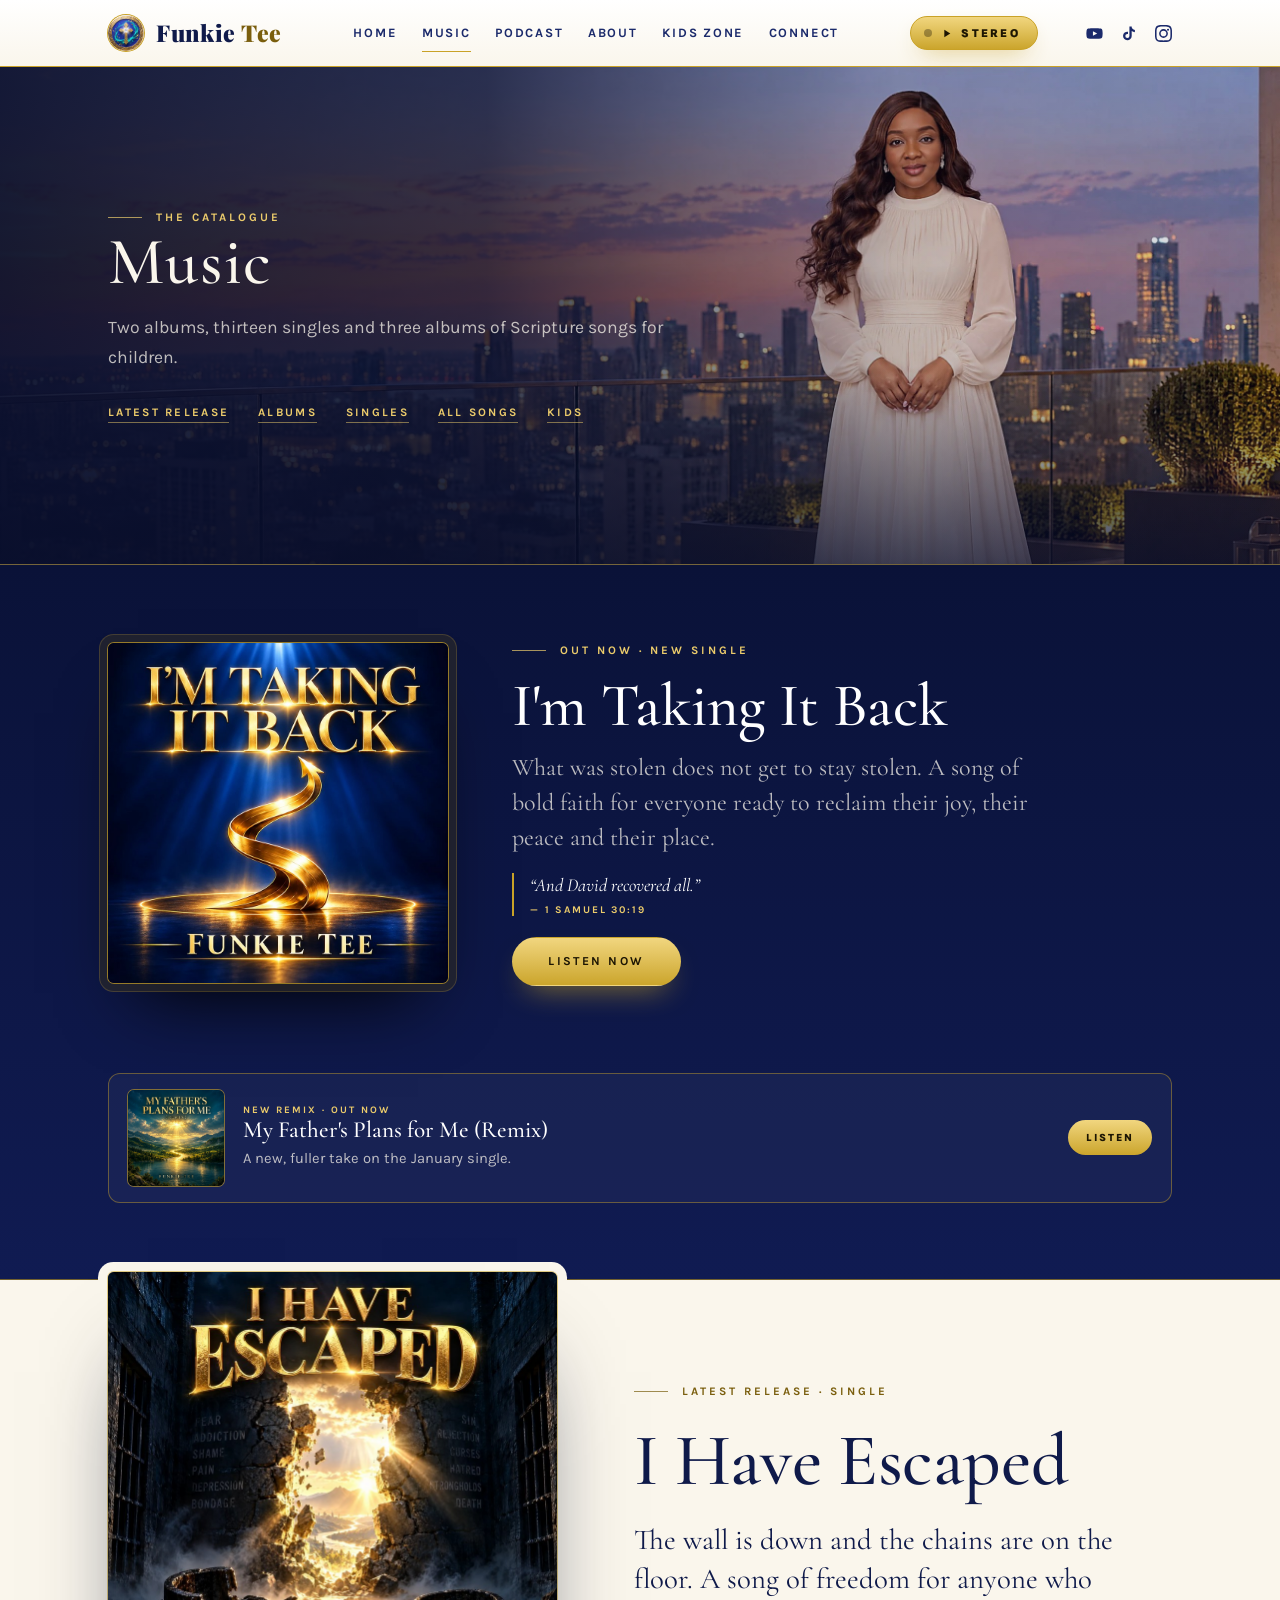
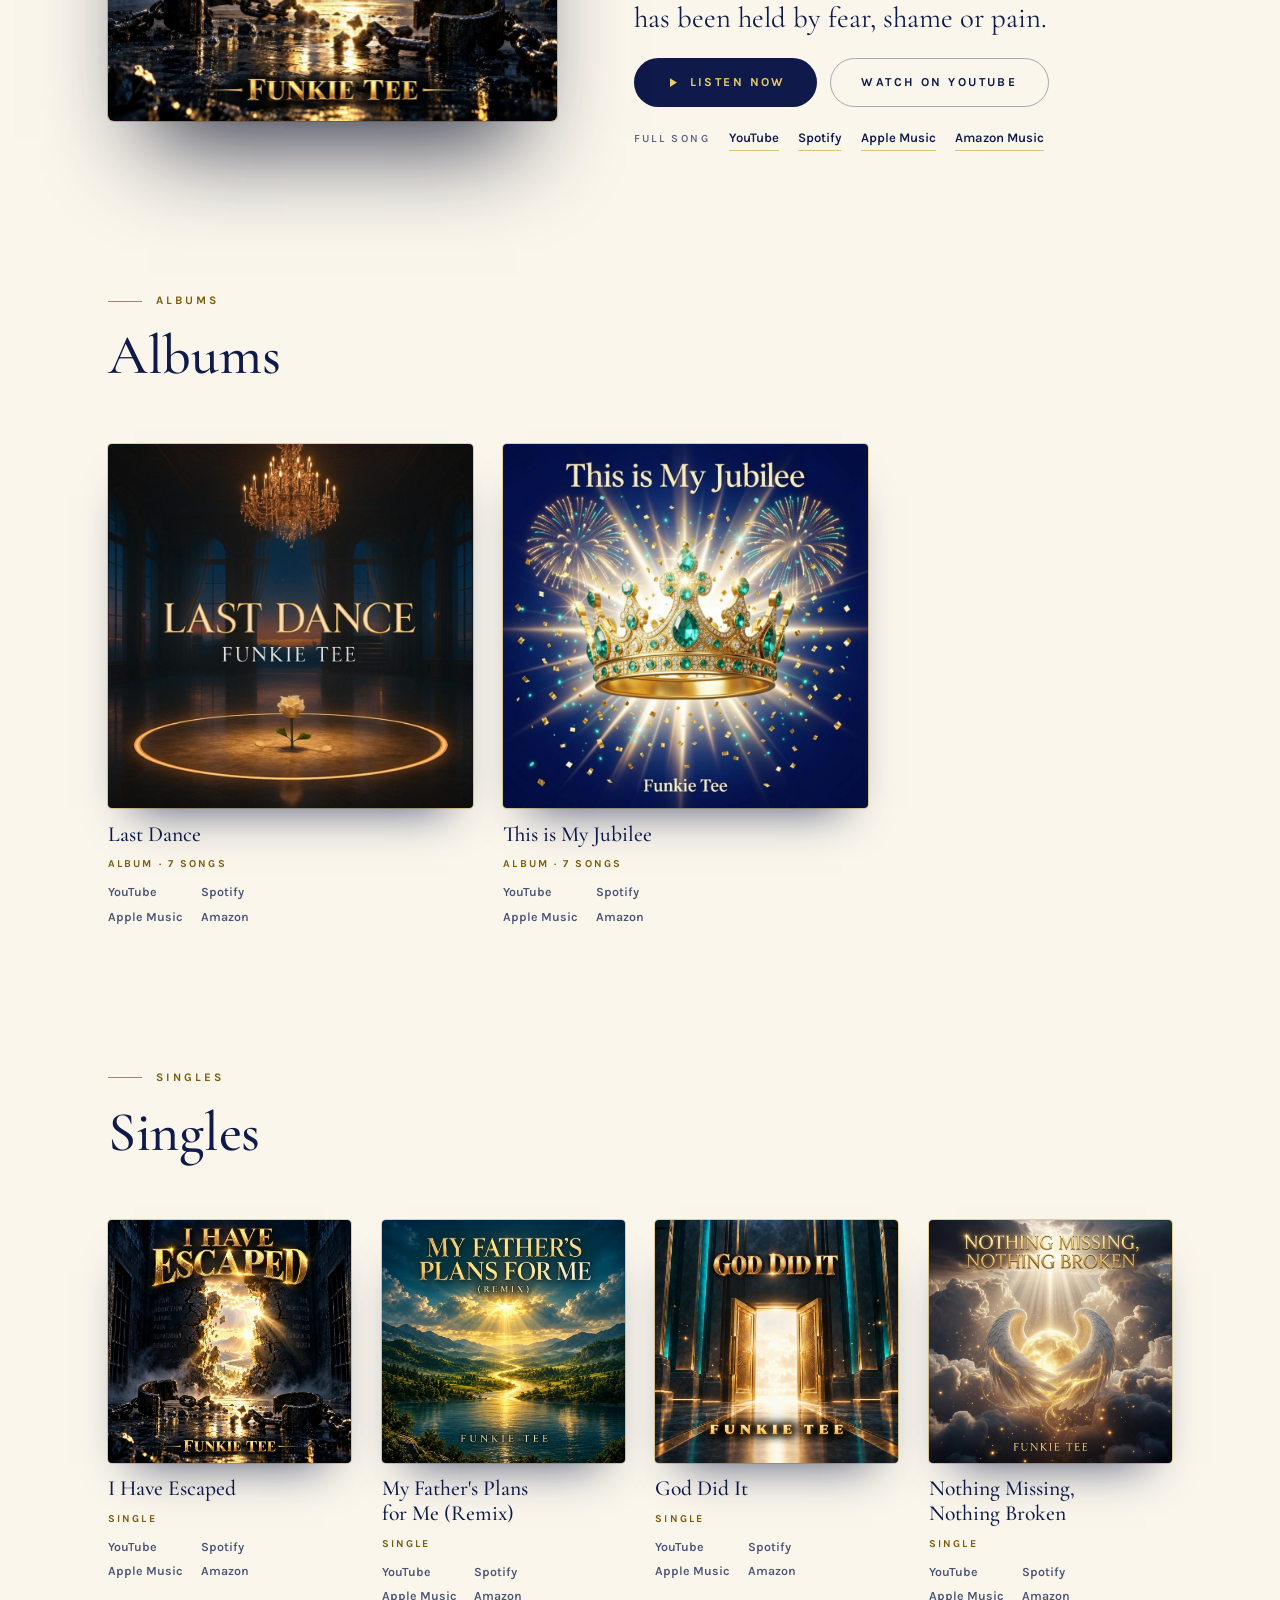
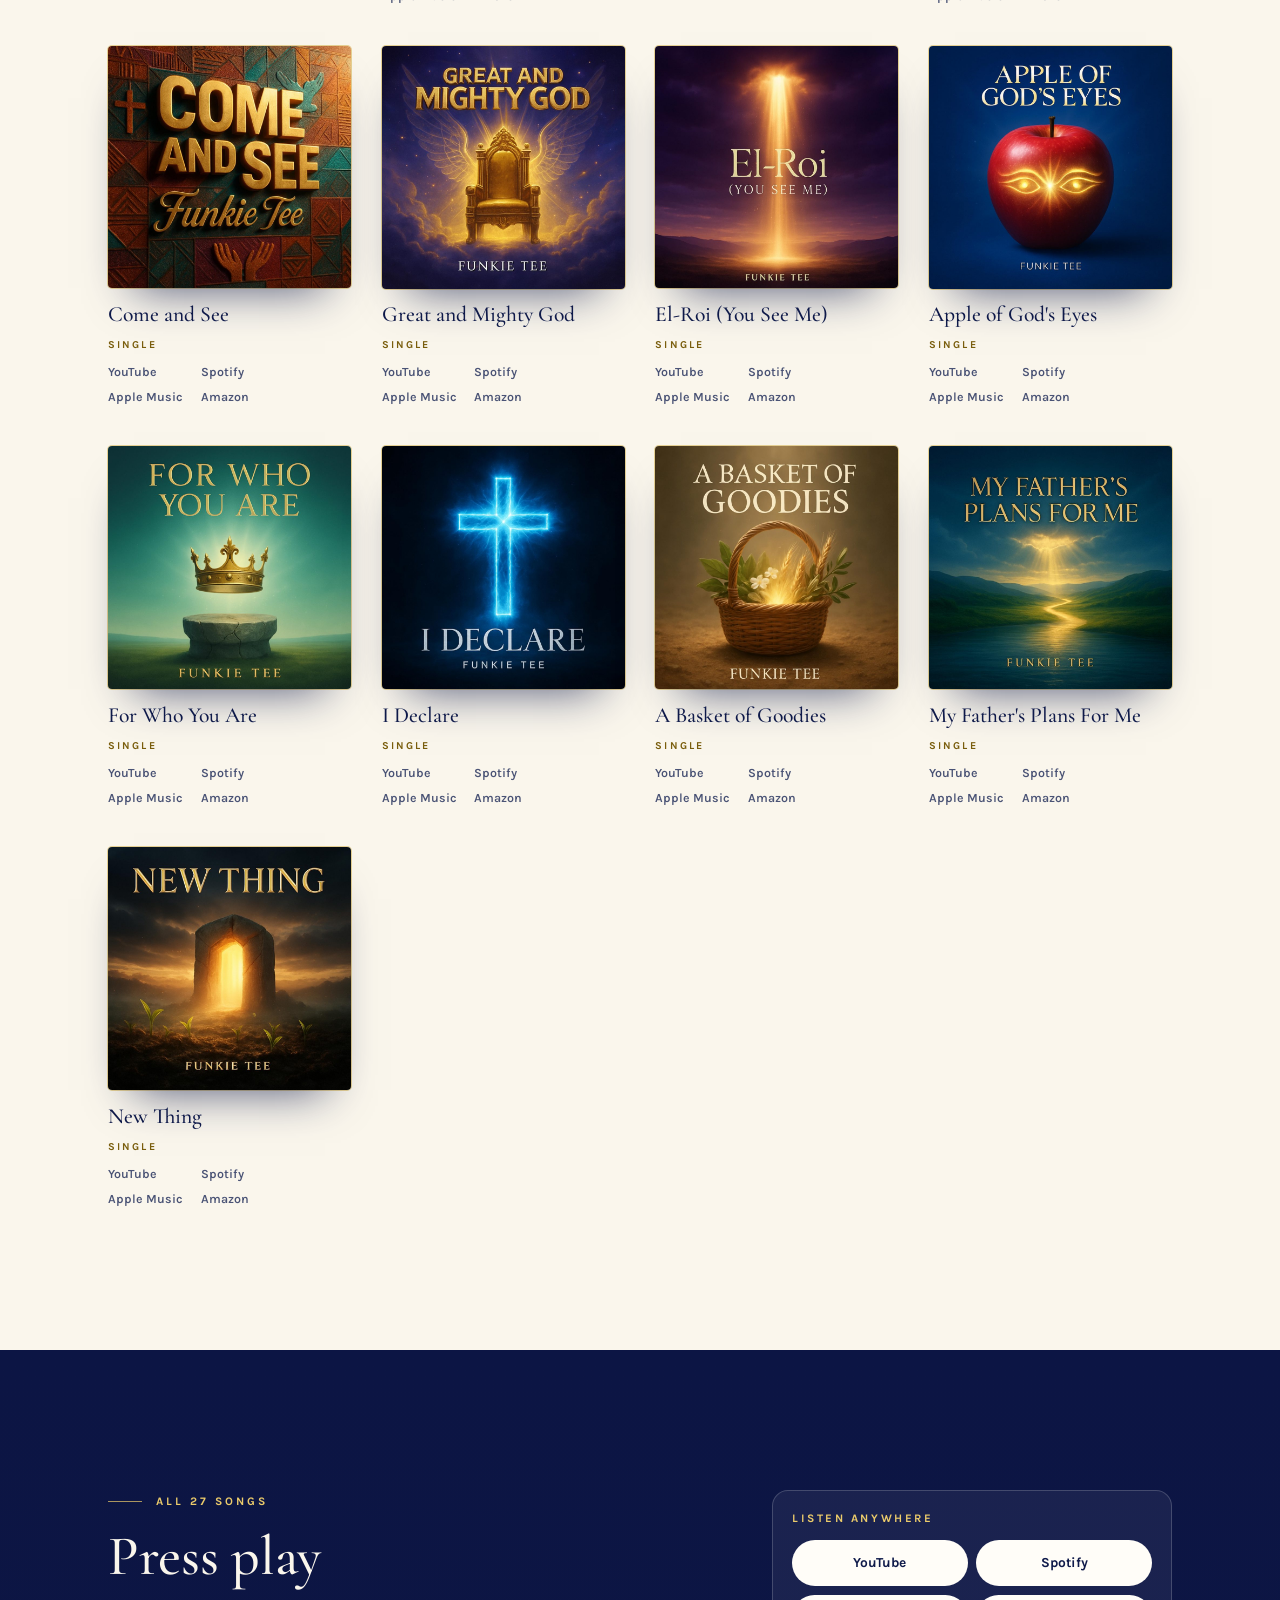
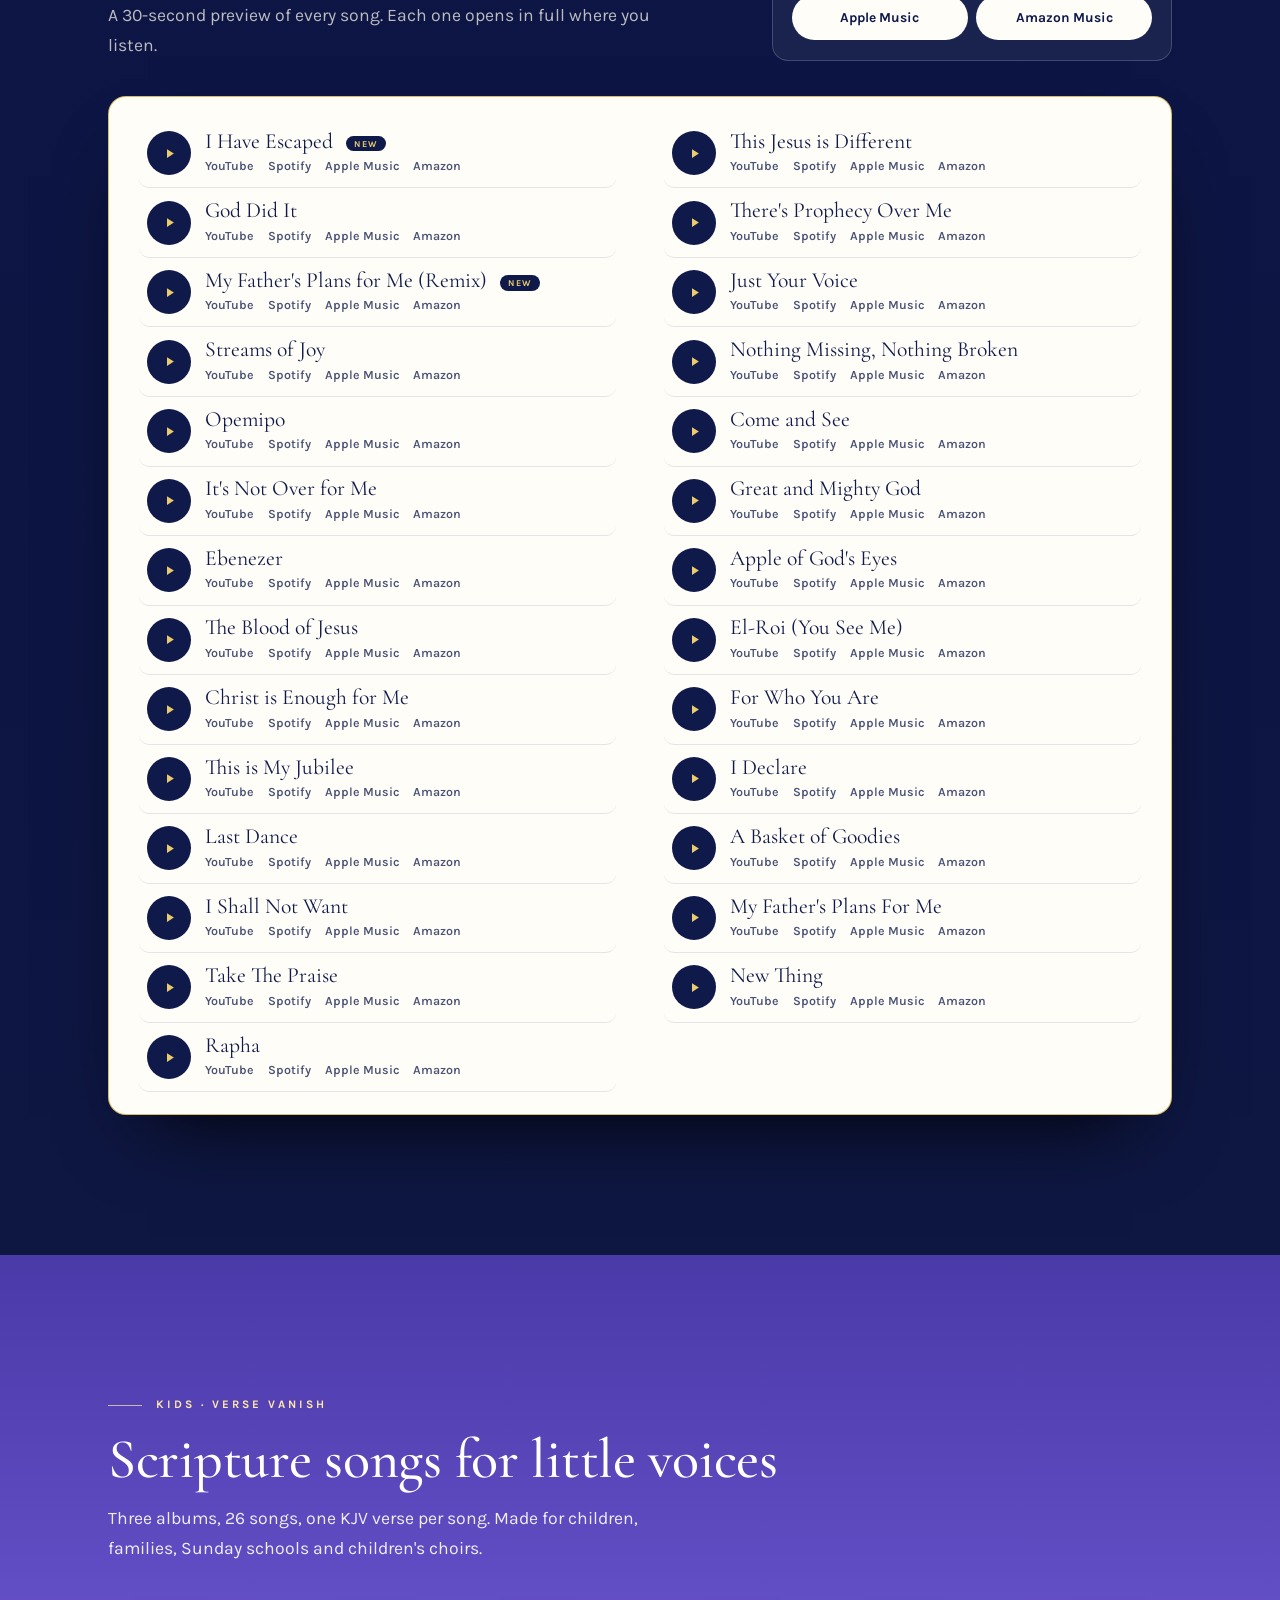
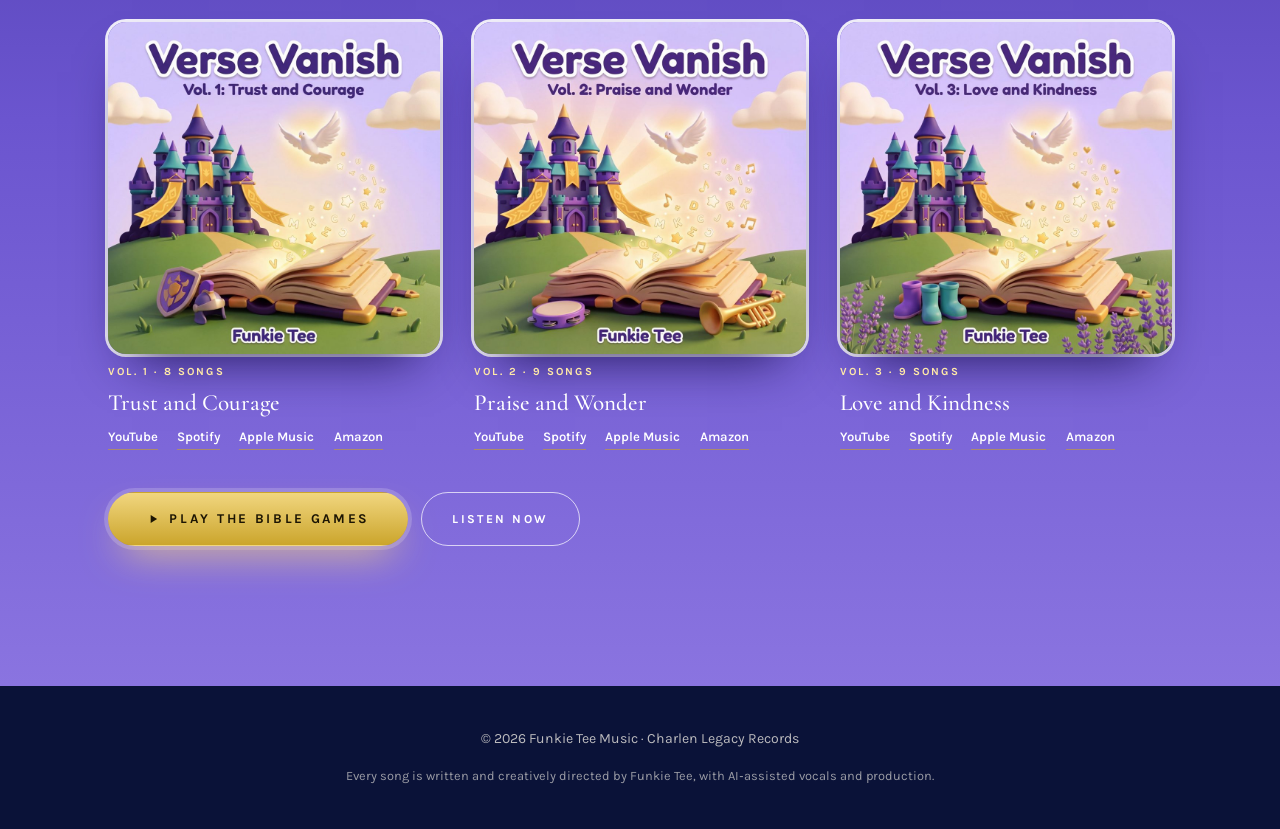
==== commit 0f7ae505: "Add I'm Taking It Back pre-save band (7 November), flips to Out now on release day Co-Authored-By: C" ====
--- a/music.html
+++ b/music.html
@@ -22,7 +22,7 @@
 <link rel="preconnect" href="https://fonts.googleapis.com">
 <link rel="preconnect" href="https://fonts.gstatic.com" crossorigin>
 <link rel="stylesheet" href="https://fonts.googleapis.com/css2?family=Cormorant+Garamond:ital,wght@0,500;0,600;1,500&family=Karla:wght@400;600;700;800&family=Pinyon+Script&family=Playfair+Display:wght@800;900&display=swap">
-<link rel="stylesheet" href="css/site.css?v=57">
+<link rel="stylesheet" href="css/site.css?v=58">
 </head>
 <body>
 <a class="skiplink" href="#main">Skip to content</a>
@@ -59,8 +59,16 @@
   </div>
 </section>
 
-<section class="next" id="next">
-  <div class="wrap wrap-also">
+<section class="next" id="next" data-release="2026-11-07T00:00:00-06:00">
+  <div class="wrap">
+    <a class="cover" href="https://distrokid.com/hyperfollow/funkietee/im-taking-it-back" target="_blank" rel="noopener" aria-label="Pre-save I&#x27;m Taking It Back"><img src="img/cv/im-taking-it-back.jpg" alt="I&#x27;m Taking It Back cover art: a golden arrow curling upward on a lit stage" width="900" height="900"></a>
+    <div class="stack">
+      <span class="eyebrow" id="next-eyebrow">New single · Saturday 7 November</span>
+      <h2>I&#x27;m Taking It Back</h2>
+      <p class="pitch">What was stolen does not get to stay stolen. A song of bold faith for everyone ready to reclaim their joy, their peace and their place.</p>
+      <blockquote>“And David recovered all.”<cite>— 1 Samuel 30:19</cite></blockquote>
+      <a class="btn btn-gold" id="next-btn" href="https://distrokid.com/hyperfollow/funkietee/im-taking-it-back" target="_blank" rel="noopener">Pre-save now</a>
+    </div>
         <button class="also-rel" type="button" data-play="my-fathers-plans-for-me-remix" aria-label="Listen to a preview of My Father&#x27;s Plans for Me (Remix)">
       <img src="img/cv/my-fathers-plans-for-me-remix.jpg" alt="" width="900" height="900" loading="lazy">
       <span class="txt"><span class="kind">New remix · Out now</span><strong>My Father&#x27;s Plans for Me (Remix)</strong><span class="line">A new, fuller take on the January single.</span></span>
@@ -291,6 +299,6 @@
   <div class="bar" id="p-bar" role="slider" aria-label="Preview progress" aria-valuemin="0" aria-valuemax="100" aria-valuenow="0" tabindex="0"><i id="p-fill"></i></div>
 </div>
 <audio id="audio" preload="none"></audio>
-<script src="js/site.js?v=57" defer></script>
+<script src="js/site.js?v=58" defer></script>
 </body>
 </html>
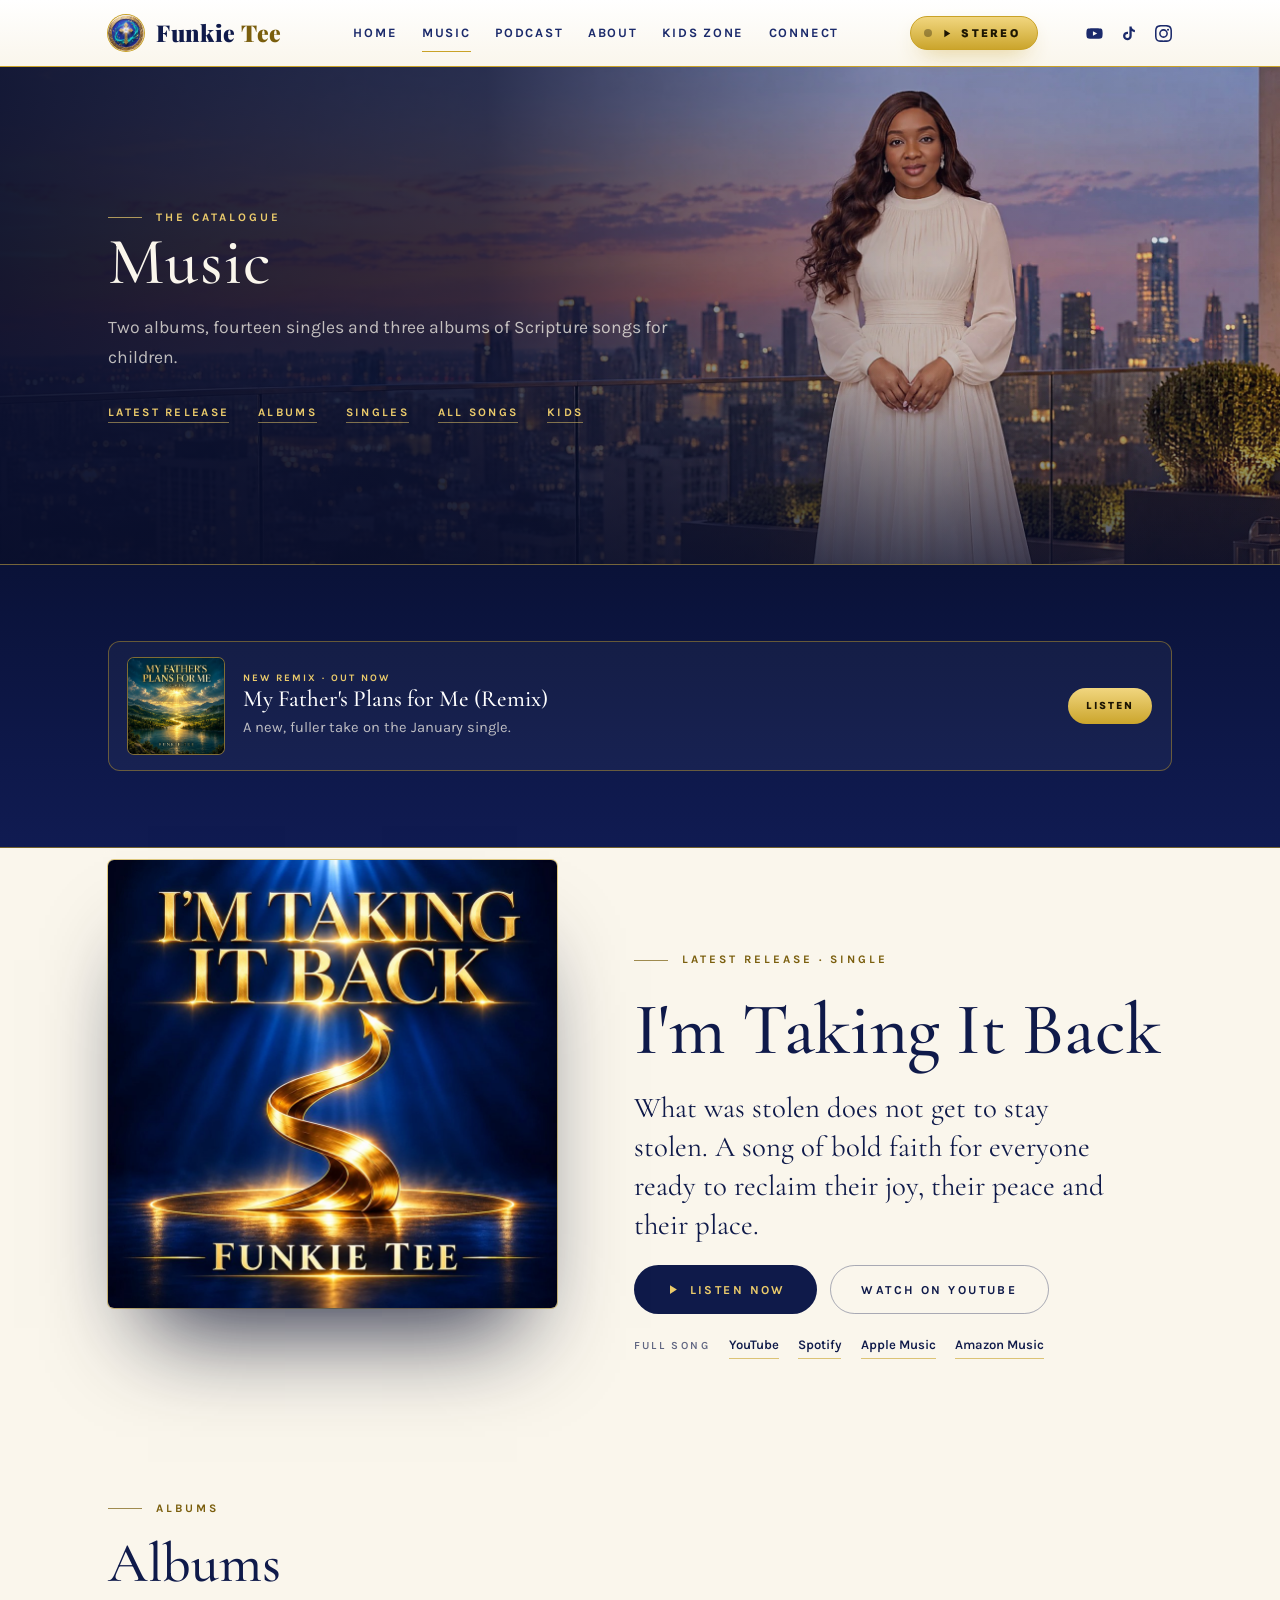
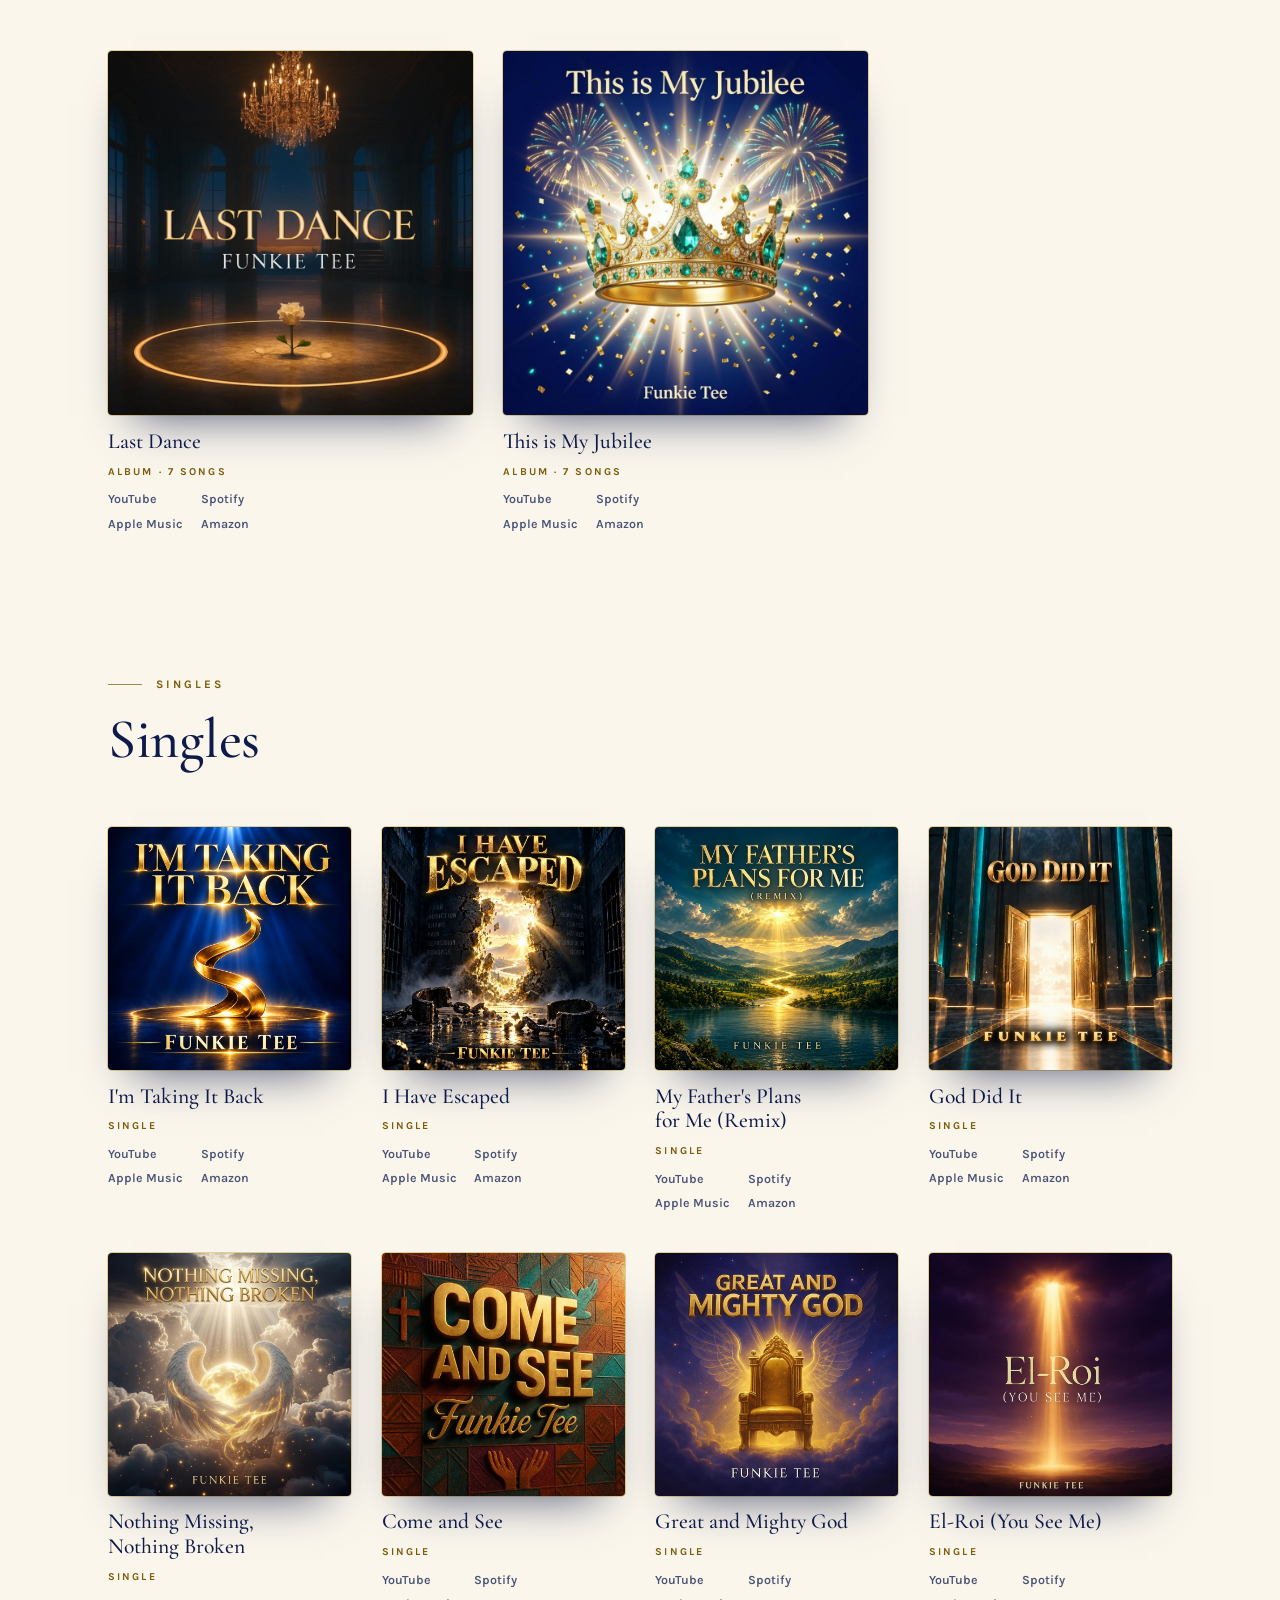
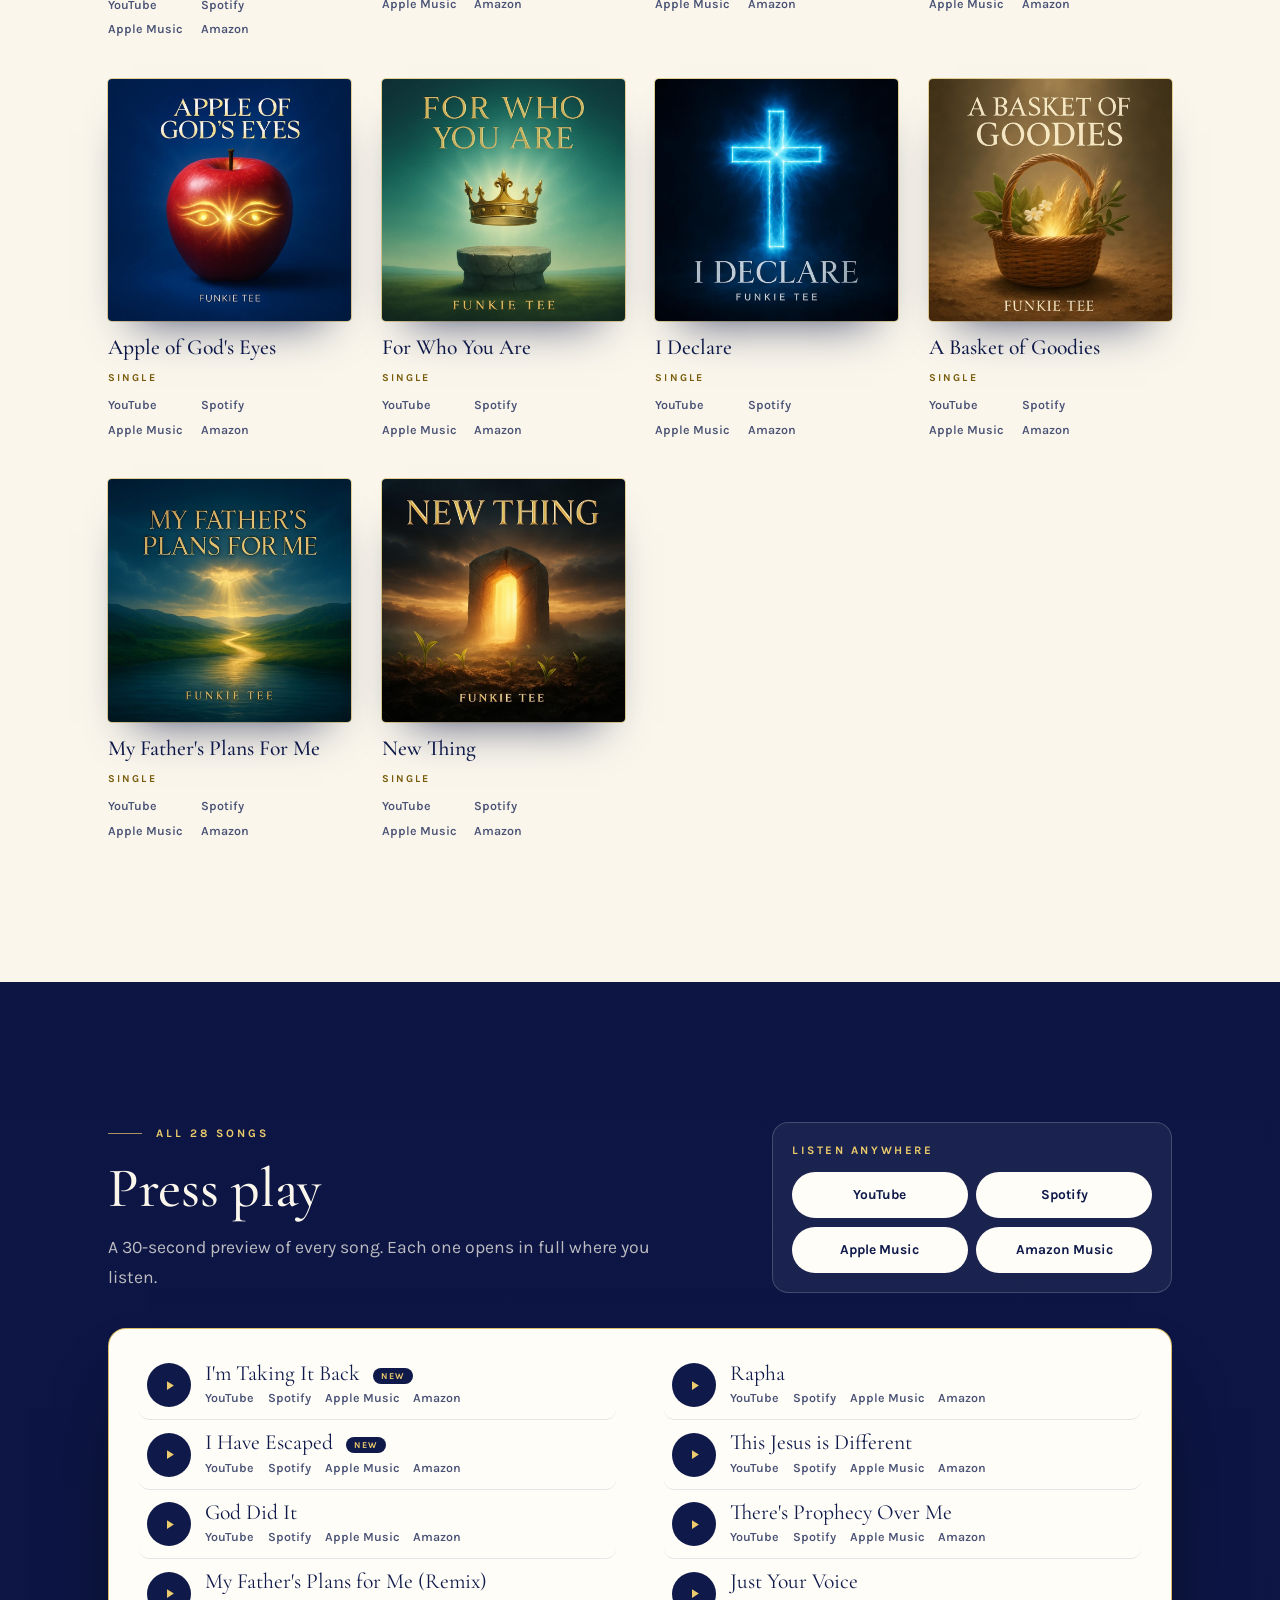
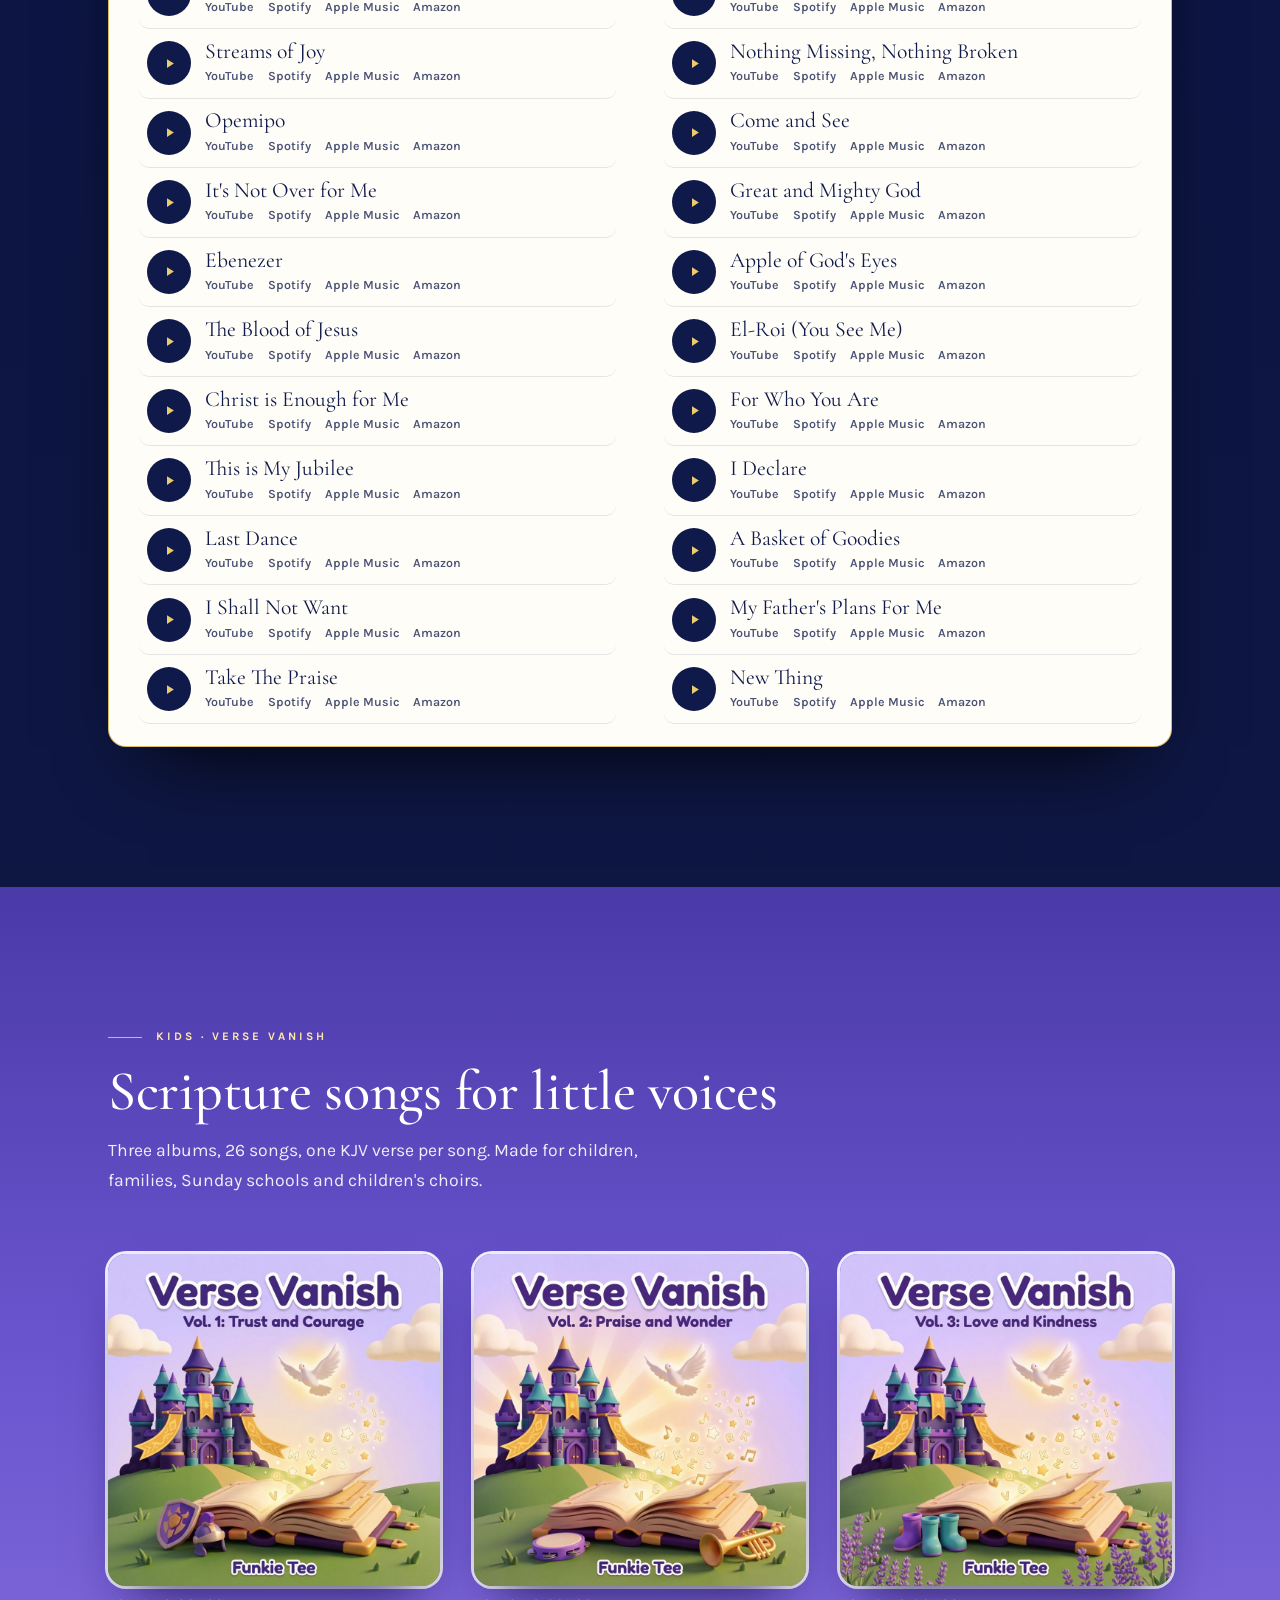
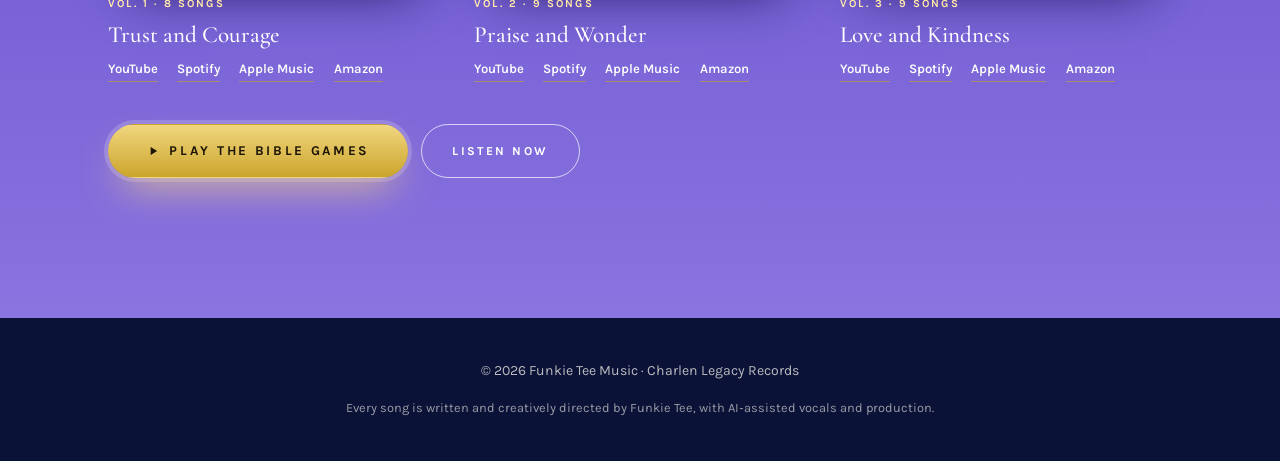
==== commit f5ab8c88: "I'm Taking It Back is out: lead release on home and music, preview, links, New tag Co-Authored-By: C" ====
--- a/music.html
+++ b/music.html
@@ -22,7 +22,7 @@
 <link rel="preconnect" href="https://fonts.googleapis.com">
 <link rel="preconnect" href="https://fonts.gstatic.com" crossorigin>
 <link rel="stylesheet" href="https://fonts.googleapis.com/css2?family=Cormorant+Garamond:ital,wght@0,500;0,600;1,500&family=Karla:wght@400;600;700;800&family=Pinyon+Script&family=Playfair+Display:wght@800;900&display=swap">
-<link rel="stylesheet" href="css/site.css?v=58">
+<link rel="stylesheet" href="css/site.css?v=59">
 </head>
 <body>
 <a class="skiplink" href="#main">Skip to content</a>
@@ -52,23 +52,15 @@
   <div class="wrap">
     <span class="eyebrow">The catalogue</span>
     <h1>Music</h1>
-    <p class="lead">Two albums, thirteen singles and three albums of Scripture songs for children.</p>
+    <p class="lead">Two albums, fourteen singles and three albums of Scripture songs for children.</p>
     <nav class="subnav" aria-label="On this page">
       <a href="#latest">Latest release</a><a href="#albums">Albums</a><a href="#singles">Singles</a><a href="#songs">All songs</a><a href="#kids">Kids</a>
     </nav>
   </div>
 </section>
 
-<section class="next" id="next" data-release="2026-11-07T00:00:00-06:00">
-  <div class="wrap">
-    <a class="cover" href="https://distrokid.com/hyperfollow/funkietee/im-taking-it-back" target="_blank" rel="noopener" aria-label="Pre-save I&#x27;m Taking It Back"><img src="img/cv/im-taking-it-back.jpg" alt="I&#x27;m Taking It Back cover art: a golden arrow curling upward on a lit stage" width="900" height="900"></a>
-    <div class="stack">
-      <span class="eyebrow" id="next-eyebrow">New single · Saturday 7 November</span>
-      <h2>I&#x27;m Taking It Back</h2>
-      <p class="pitch">What was stolen does not get to stay stolen. A song of bold faith for everyone ready to reclaim their joy, their peace and their place.</p>
-      <blockquote>“And David recovered all.”<cite>— 1 Samuel 30:19</cite></blockquote>
-      <a class="btn btn-gold" id="next-btn" href="https://distrokid.com/hyperfollow/funkietee/im-taking-it-back" target="_blank" rel="noopener">Pre-save now</a>
-    </div>
+<section class="next" id="next">
+  <div class="wrap wrap-also">
         <button class="also-rel" type="button" data-play="my-fathers-plans-for-me-remix" aria-label="Listen to a preview of My Father&#x27;s Plans for Me (Remix)">
       <img src="img/cv/my-fathers-plans-for-me-remix.jpg" alt="" width="900" height="900" loading="lazy">
       <span class="txt"><span class="kind">New remix · Out now</span><strong>My Father&#x27;s Plans for Me (Remix)</strong><span class="line">A new, fuller take on the January single.</span></span>
@@ -79,16 +71,16 @@
 
 <section class="on-ivory" id="latest">
   <div class="wrap feature">
-    <div class="art"><img src="img/cv/i-have-escaped.jpg" alt="I Have Escaped cover art: a prison wall broken open to golden light, broken chains on the ground" width="900" height="900"></div>
+    <div class="art"><img src="img/cv/im-taking-it-back.jpg" alt="I'm Taking It Back cover art: a golden arrow curling upward on a lit stage" width="900" height="900"></div>
     <div class="stack">
       <span class="eyebrow">Latest release · Single</span>
-      <h2>I Have Escaped</h2>
-      <p class="pitch">The wall is down and the chains are on the floor. A song of freedom for anyone who has been held by fear, shame or pain.</p>
+      <h2>I'm Taking It Back</h2>
+      <p class="pitch">What was stolen does not get to stay stolen. A song of bold faith for everyone ready to reclaim their joy, their peace and their place.</p>
       <div class="row">
-        <button class="btn btn-ink" type="button" data-play="i-have-escaped"><svg viewBox="0 0 24 24" aria-hidden="true"><path d="M8 5v14l11-7z"/></svg>Listen now</button>
-        <a class="btn btn-line" href="https://www.youtube.com/watch?v=tnGLhAAsNRw" target="_blank" rel="noopener">Watch on YouTube</a>
-      </div>
-      <p class="also"><span>Full song</span><a href="https://www.youtube.com/watch?v=tnGLhAAsNRw" target="_blank" rel="noopener">YouTube</a><a href="https://open.spotify.com/album/0Q5k4fhfVv618Xruec5Npr" target="_blank" rel="noopener">Spotify</a><a href="https://music.apple.com/us/album/i-have-escaped/6818846814?i=6818846815" target="_blank" rel="noopener">Apple Music</a><a href="https://music.amazon.ca/artists/B0GFKVNXMG" target="_blank" rel="noopener">Amazon Music</a></p>
+        <button class="btn btn-ink" type="button" data-play="im-taking-it-back"><svg viewBox="0 0 24 24" aria-hidden="true"><path d="M8 5v14l11-7z"/></svg>Listen now</button>
+        <a class="btn btn-line" href="https://www.youtube.com/watch?v=l81pspF395k" target="_blank" rel="noopener">Watch on YouTube</a>
+      </div>
+      <p class="also"><span>Full song</span><a href="https://www.youtube.com/watch?v=l81pspF395k" target="_blank" rel="noopener">YouTube</a><a href="https://open.spotify.com/album/5tmZJIWty3iaS6ekzLgcDi" target="_blank" rel="noopener">Spotify</a><a href="https://music.apple.com/us/album/im-taking-it-back/6829611952?i=6829611953" target="_blank" rel="noopener">Apple Music</a><a href="https://music.amazon.ca/artists/B0GFKVNXMG" target="_blank" rel="noopener">Amazon Music</a></p>
     </div>
   </div>
 </section>
@@ -118,6 +110,12 @@
     <div class="head"><span class="eyebrow">Singles</span><h2>Singles</h2></div>
     <div class="shelf">
       <article class="rel">
+        <button class="cover" type="button" data-play="im-taking-it-back" aria-label="Play a preview of I&#x27;m Taking It Back"><img src="img/cv/im-taking-it-back.jpg" alt="I&#x27;m Taking It Back cover" width="900" height="900" loading="lazy"><span class="go"><svg viewBox="0 0 24 24" aria-hidden="true"><path d="M8 5v14l11-7z"/></svg></span></button>
+        <h3>I&#x27;m Taking It Back</h3>
+        <span class="kind">Single</span>
+        <span class="plats"><a href="https://www.youtube.com/watch?v=l81pspF395k" target="_blank" rel="noopener">YouTube</a><a href="https://open.spotify.com/album/5tmZJIWty3iaS6ekzLgcDi" target="_blank" rel="noopener">Spotify</a><a href="https://music.apple.com/us/album/im-taking-it-back/6829611952?i=6829611953" target="_blank" rel="noopener">Apple Music</a><a href="https://music.amazon.ca/artists/B0GFKVNXMG" target="_blank" rel="noopener">Amazon</a></span>
+      </article>
+      <article class="rel">
         <button class="cover" type="button" data-play="i-have-escaped" aria-label="Play a preview of I Have Escaped"><img src="img/cv/i-have-escaped.jpg" alt="I Have Escaped cover" width="900" height="900" loading="lazy"><span class="go"><svg viewBox="0 0 24 24" aria-hidden="true"><path d="M8 5v14l11-7z"/></svg></span></button>
         <h3>I Have Escaped</h3>
         <span class="kind">Single</span>
@@ -203,7 +201,7 @@
   <div class="wrap">
     <div class="songhead">
       <div class="head" style="margin-bottom:0">
-        <span class="eyebrow">All 27 songs</span>
+        <span class="eyebrow">All 28 songs</span>
         <h2>Press play</h2>
         <p class="lead">A 30-second preview of every song. Each one opens in full where you listen.</p>
       </div>
@@ -214,9 +212,10 @@
     </div>
     <div class="songpanel">
     <ul class="songs">
+      <li data-song="im-taking-it-back"><button class="pl" type="button" aria-label="Play a preview of I&#x27;m Taking It Back"><svg class="i-play" viewBox="0 0 24 24" aria-hidden="true"><path d="M8 5v14l11-7z"/></svg><svg class="i-pause" viewBox="0 0 24 24" aria-hidden="true"><path d="M6 5h4v14H6zM14 5h4v14h-4z"/></svg></button><span class="body"><span class="t">I&#x27;m Taking It Back <span class="newtag">New</span></span><span class="plats"><a href="https://www.youtube.com/watch?v=l81pspF395k" target="_blank" rel="noopener">YouTube</a><a href="https://open.spotify.com/album/5tmZJIWty3iaS6ekzLgcDi" target="_blank" rel="noopener">Spotify</a><a href="https://music.apple.com/us/album/im-taking-it-back/6829611952?i=6829611953" target="_blank" rel="noopener">Apple Music</a><a href="https://music.amazon.ca/artists/B0GFKVNXMG" target="_blank" rel="noopener">Amazon</a></span></span><span class="eq" aria-hidden="true"><i></i><i></i><i></i></span></li>
       <li data-song="i-have-escaped"><button class="pl" type="button" aria-label="Play a preview of I Have Escaped"><svg class="i-play" viewBox="0 0 24 24" aria-hidden="true"><path d="M8 5v14l11-7z"/></svg><svg class="i-pause" viewBox="0 0 24 24" aria-hidden="true"><path d="M6 5h4v14H6zM14 5h4v14h-4z"/></svg></button><span class="body"><span class="t">I Have Escaped <span class="newtag">New</span></span><span class="plats"><a href="https://www.youtube.com/watch?v=tnGLhAAsNRw" target="_blank" rel="noopener">YouTube</a><a href="https://open.spotify.com/album/0Q5k4fhfVv618Xruec5Npr" target="_blank" rel="noopener">Spotify</a><a href="https://music.apple.com/us/album/i-have-escaped/6818846814?i=6818846815" target="_blank" rel="noopener">Apple Music</a><a href="https://music.amazon.ca/artists/B0GFKVNXMG" target="_blank" rel="noopener">Amazon</a></span></span><span class="eq" aria-hidden="true"><i></i><i></i><i></i></span></li>
       <li data-song="god-did-it"><button class="pl" type="button" aria-label="Play a preview of God Did It"><svg class="i-play" viewBox="0 0 24 24" aria-hidden="true"><path d="M8 5v14l11-7z"/></svg><svg class="i-pause" viewBox="0 0 24 24" aria-hidden="true"><path d="M6 5h4v14H6zM14 5h4v14h-4z"/></svg></button><span class="body"><span class="t">God Did It</span><span class="plats"><a href="https://www.youtube.com/watch?v=jnyfwOIjw3c" target="_blank" rel="noopener">YouTube</a><a href="https://open.spotify.com/track/3BAfG6dZxP5Ydbwav6AU3O" target="_blank" rel="noopener">Spotify</a><a href="https://music.apple.com/us/album/god-did-it/6811753024?i=6811753535" target="_blank" rel="noopener">Apple Music</a><a href="https://music.amazon.ca/albums/B0HJPTW15M" target="_blank" rel="noopener">Amazon</a></span></span><span class="eq" aria-hidden="true"><i></i><i></i><i></i></span></li>
-      <li data-song="my-fathers-plans-for-me-remix"><button class="pl" type="button" aria-label="Play a preview of My Father&#x27;s Plans for Me (Remix)"><svg class="i-play" viewBox="0 0 24 24" aria-hidden="true"><path d="M8 5v14l11-7z"/></svg><svg class="i-pause" viewBox="0 0 24 24" aria-hidden="true"><path d="M6 5h4v14H6zM14 5h4v14h-4z"/></svg></button><span class="body"><span class="t">My Father&#x27;s Plans for Me (Remix) <span class="newtag">New</span></span><span class="plats"><a href="https://www.youtube.com/watch?v=tt5kdEgY1FI" target="_blank" rel="noopener">YouTube</a><a href="https://open.spotify.com/album/1W52Qmn7nJIkMdbftYn73d" target="_blank" rel="noopener">Spotify</a><a href="https://music.apple.com/us/album/my-fathers-plans-for-me-remix/6819094839?i=6819094840" target="_blank" rel="noopener">Apple Music</a><a href="https://music.amazon.ca/artists/B0GFKVNXMG" target="_blank" rel="noopener">Amazon</a></span></span><span class="eq" aria-hidden="true"><i></i><i></i><i></i></span></li>
+      <li data-song="my-fathers-plans-for-me-remix"><button class="pl" type="button" aria-label="Play a preview of My Father&#x27;s Plans for Me (Remix)"><svg class="i-play" viewBox="0 0 24 24" aria-hidden="true"><path d="M8 5v14l11-7z"/></svg><svg class="i-pause" viewBox="0 0 24 24" aria-hidden="true"><path d="M6 5h4v14H6zM14 5h4v14h-4z"/></svg></button><span class="body"><span class="t">My Father&#x27;s Plans for Me (Remix)</span><span class="plats"><a href="https://www.youtube.com/watch?v=tt5kdEgY1FI" target="_blank" rel="noopener">YouTube</a><a href="https://open.spotify.com/album/1W52Qmn7nJIkMdbftYn73d" target="_blank" rel="noopener">Spotify</a><a href="https://music.apple.com/us/album/my-fathers-plans-for-me-remix/6819094839?i=6819094840" target="_blank" rel="noopener">Apple Music</a><a href="https://music.amazon.ca/artists/B0GFKVNXMG" target="_blank" rel="noopener">Amazon</a></span></span><span class="eq" aria-hidden="true"><i></i><i></i><i></i></span></li>
       <li data-song="streams-of-joy"><button class="pl" type="button" aria-label="Play a preview of Streams of Joy"><svg class="i-play" viewBox="0 0 24 24" aria-hidden="true"><path d="M8 5v14l11-7z"/></svg><svg class="i-pause" viewBox="0 0 24 24" aria-hidden="true"><path d="M6 5h4v14H6zM14 5h4v14h-4z"/></svg></button><span class="body"><span class="t">Streams of Joy</span><span class="plats"><a href="https://www.youtube.com/watch?v=ZLsl9BLj8iQ" target="_blank" rel="noopener">YouTube</a><a href="https://open.spotify.com/track/2vslhYYccxakUEcilEmjza" target="_blank" rel="noopener">Spotify</a><a href="https://music.apple.com/us/album/streams-of-joy/1892508185?i=1892508186" target="_blank" rel="noopener">Apple Music</a><a href="https://music.amazon.ca/albums/B0GWP56MLY" target="_blank" rel="noopener">Amazon</a></span></span><span class="eq" aria-hidden="true"><i></i><i></i><i></i></span></li>
       <li data-song="opemipo"><button class="pl" type="button" aria-label="Play a preview of Opemipo"><svg class="i-play" viewBox="0 0 24 24" aria-hidden="true"><path d="M8 5v14l11-7z"/></svg><svg class="i-pause" viewBox="0 0 24 24" aria-hidden="true"><path d="M6 5h4v14H6zM14 5h4v14h-4z"/></svg></button><span class="body"><span class="t">Opemipo</span><span class="plats"><a href="https://www.youtube.com/watch?v=ZtKf0Vg5AOo" target="_blank" rel="noopener">YouTube</a><a href="https://open.spotify.com/track/2unVaGgtbcvHeebfj5EcAI" target="_blank" rel="noopener">Spotify</a><a href="https://music.apple.com/us/album/opemipo/1892508185?i=1892508188" target="_blank" rel="noopener">Apple Music</a><a href="https://music.amazon.ca/albums/B0GWP56MLY" target="_blank" rel="noopener">Amazon</a></span></span><span class="eq" aria-hidden="true"><i></i><i></i><i></i></span></li>
       <li data-song="its-not-over-for-me"><button class="pl" type="button" aria-label="Play a preview of It&#x27;s Not Over for Me"><svg class="i-play" viewBox="0 0 24 24" aria-hidden="true"><path d="M8 5v14l11-7z"/></svg><svg class="i-pause" viewBox="0 0 24 24" aria-hidden="true"><path d="M6 5h4v14H6zM14 5h4v14h-4z"/></svg></button><span class="body"><span class="t">It&#x27;s Not Over for Me</span><span class="plats"><a href="https://www.youtube.com/watch?v=rSNhOOLS7S8" target="_blank" rel="noopener">YouTube</a><a href="https://open.spotify.com/track/1O4rcaFprqFdpLiAzd7b89" target="_blank" rel="noopener">Spotify</a><a href="https://music.apple.com/us/album/its-not-over-for-me/1892508185?i=1892508339" target="_blank" rel="noopener">Apple Music</a><a href="https://music.amazon.ca/albums/B0GWP56MLY" target="_blank" rel="noopener">Amazon</a></span></span><span class="eq" aria-hidden="true"><i></i><i></i><i></i></span></li>
@@ -289,7 +288,7 @@
 
 <div class="player" id="player" hidden>
   <img class="cv" id="p-cover" src="img/cv/god-did-it.jpg" alt="" width="52" height="52">
-  <div class="info"><div class="ttl" id="p-title">God Did It</div><div class="sub">30-second preview<a id="p-yt" href="https://www.youtube.com/watch?v=tnGLhAAsNRw" target="_blank" rel="noopener">YouTube</a><a id="p-sp" href="https://open.spotify.com/album/0Q5k4fhfVv618Xruec5Npr" target="_blank" rel="noopener">Spotify</a><a id="p-ap" href="https://music.apple.com/us/album/i-have-escaped/6818846814?i=6818846815" target="_blank" rel="noopener">Apple Music</a><a id="p-am" href="https://music.amazon.ca/artists/B0GFKVNXMG" target="_blank" rel="noopener">Amazon</a></div></div>
+  <div class="info"><div class="ttl" id="p-title">God Did It</div><div class="sub">30-second preview<a id="p-yt" href="https://www.youtube.com/watch?v=l81pspF395k" target="_blank" rel="noopener">YouTube</a><a id="p-sp" href="https://open.spotify.com/album/5tmZJIWty3iaS6ekzLgcDi" target="_blank" rel="noopener">Spotify</a><a id="p-ap" href="https://music.apple.com/us/album/im-taking-it-back/6829611952?i=6829611953" target="_blank" rel="noopener">Apple Music</a><a id="p-am" href="https://music.amazon.ca/artists/B0GFKVNXMG" target="_blank" rel="noopener">Amazon</a></div></div>
   <div class="ctl">
     <button class="skip" type="button" id="p-prev" aria-label="Previous song"><svg viewBox="0 0 24 24" aria-hidden="true"><path d="M6 5h2v14H6zM20 5v14L9 12z"/></svg></button>
     <button class="pp" type="button" id="p-pp" aria-label="Play or pause"><svg class="i-play" viewBox="0 0 24 24" aria-hidden="true"><path d="M8 5v14l11-7z"/></svg><svg class="i-pause" viewBox="0 0 24 24" aria-hidden="true"><path d="M6 5h4v14H6zM14 5h4v14h-4z"/></svg></button>
@@ -299,6 +298,6 @@
   <div class="bar" id="p-bar" role="slider" aria-label="Preview progress" aria-valuemin="0" aria-valuemax="100" aria-valuenow="0" tabindex="0"><i id="p-fill"></i></div>
 </div>
 <audio id="audio" preload="none"></audio>
-<script src="js/site.js?v=58" defer></script>
+<script src="js/site.js?v=59" defer></script>
 </body>
 </html>
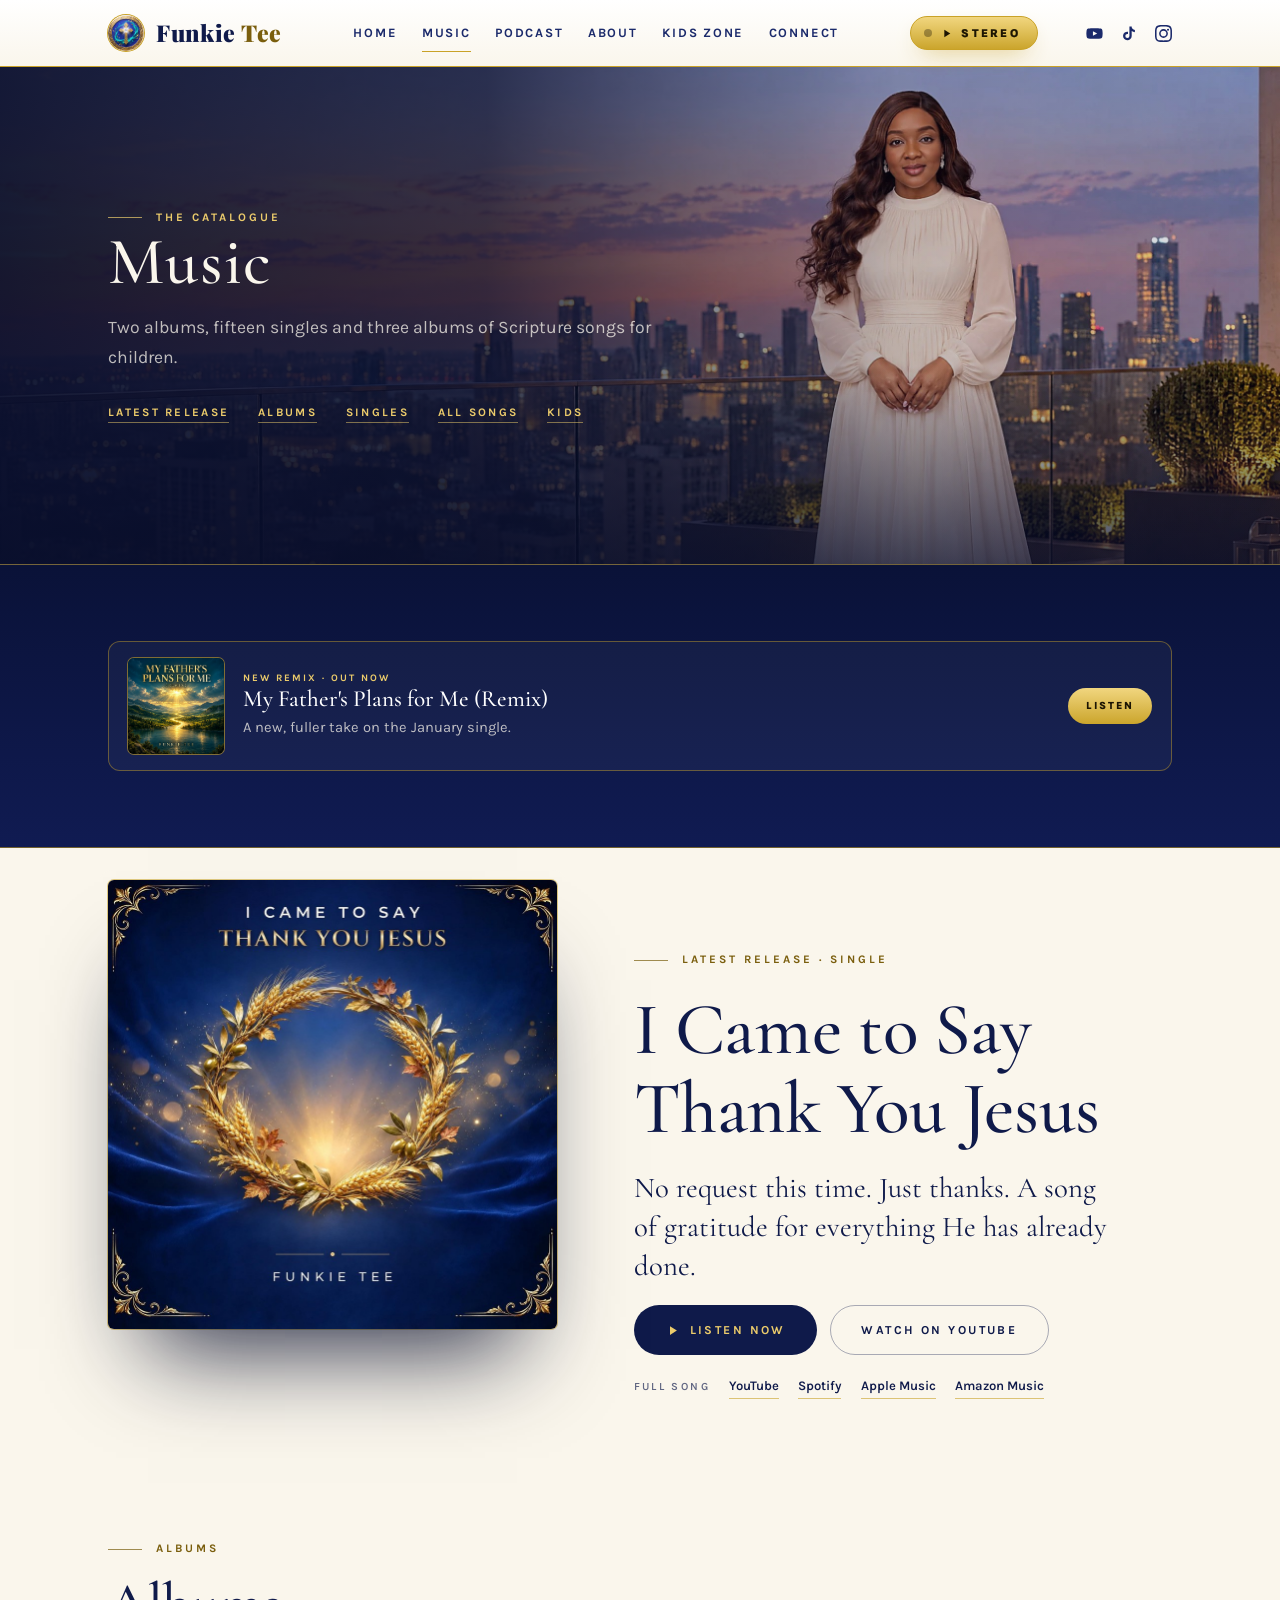
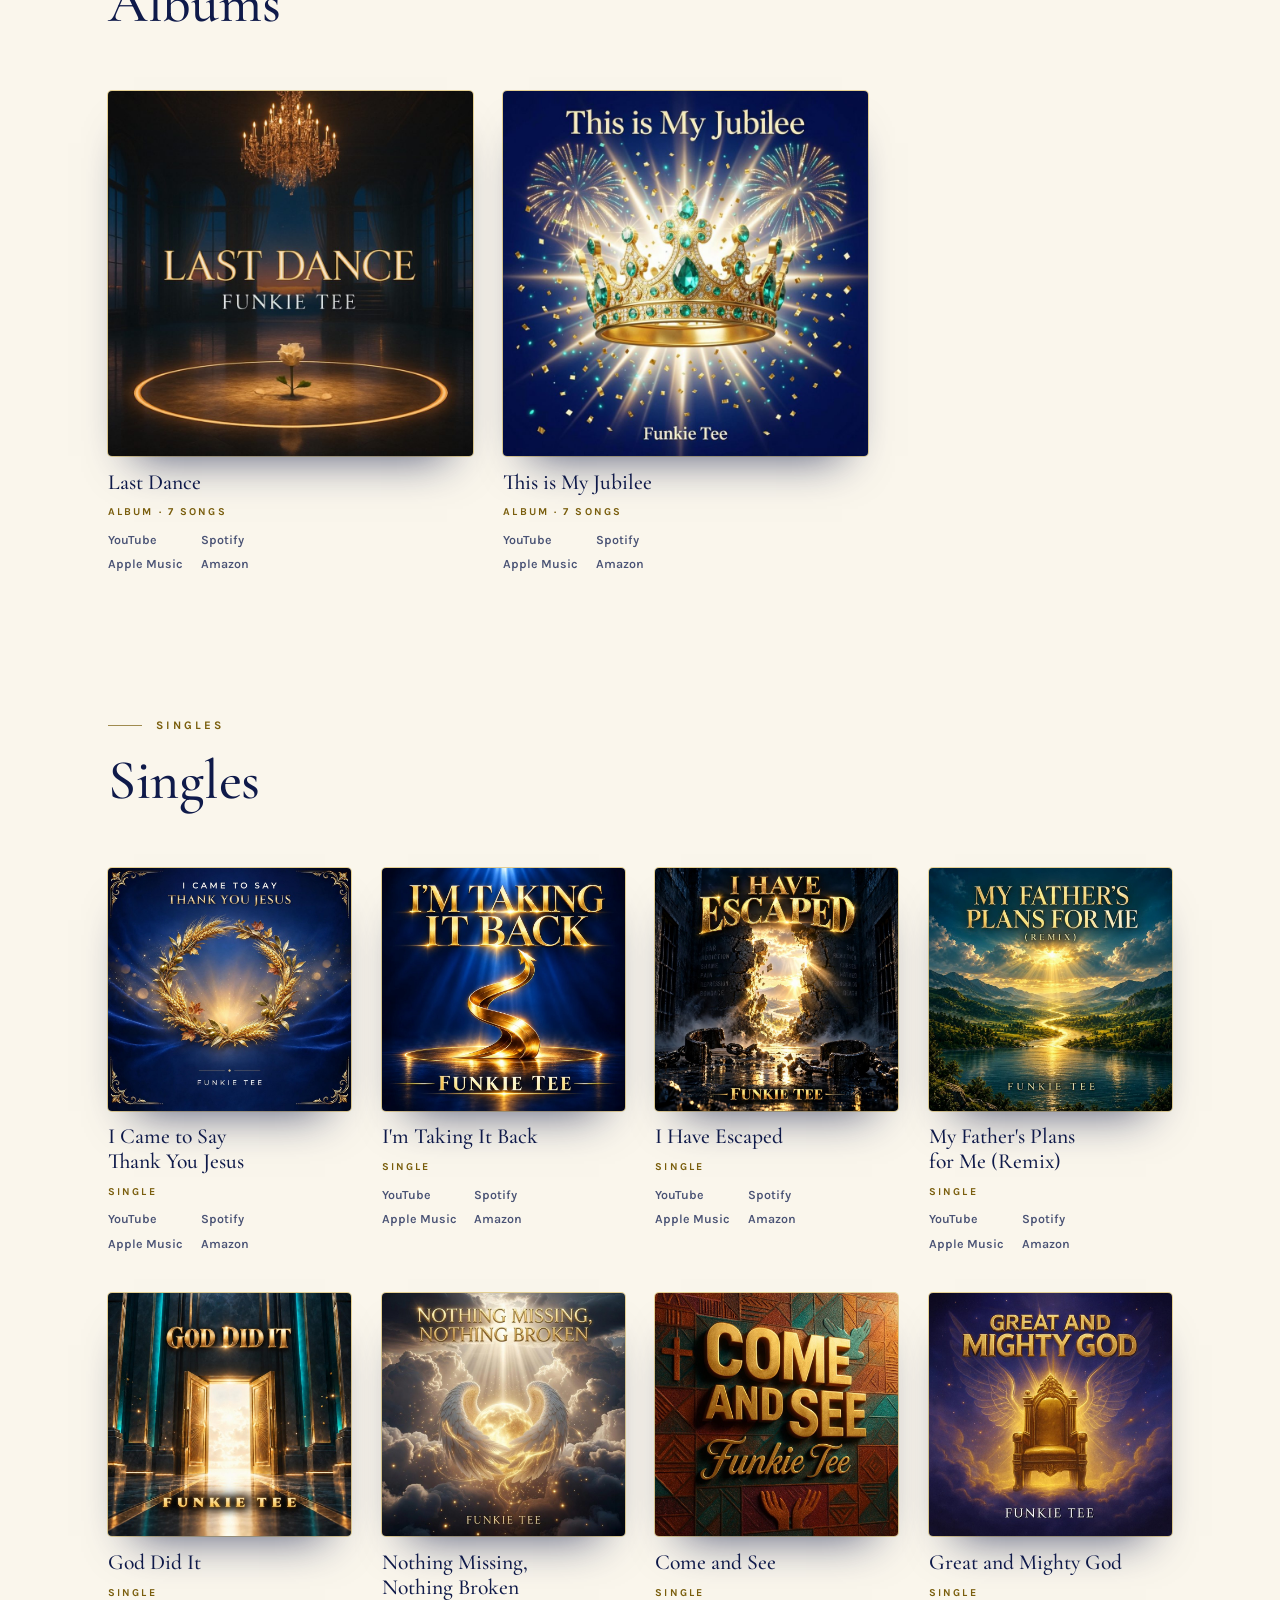
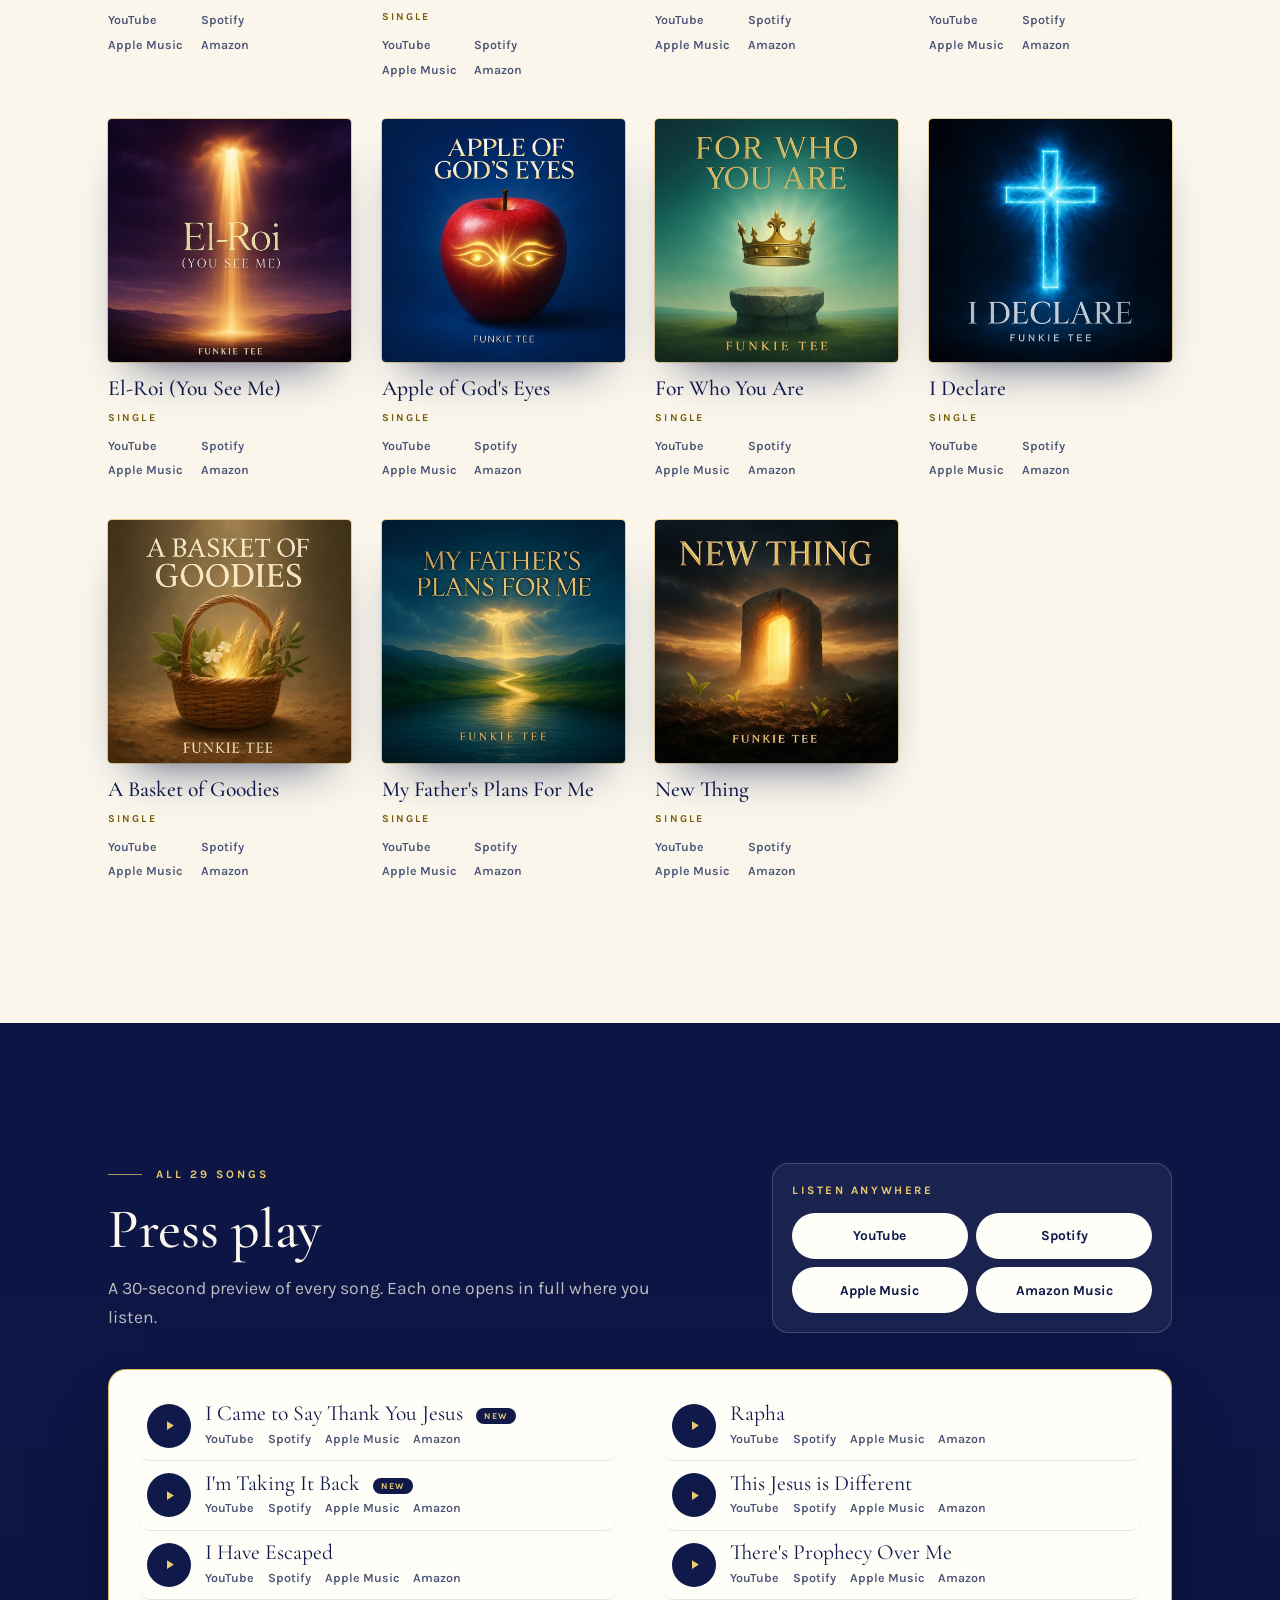
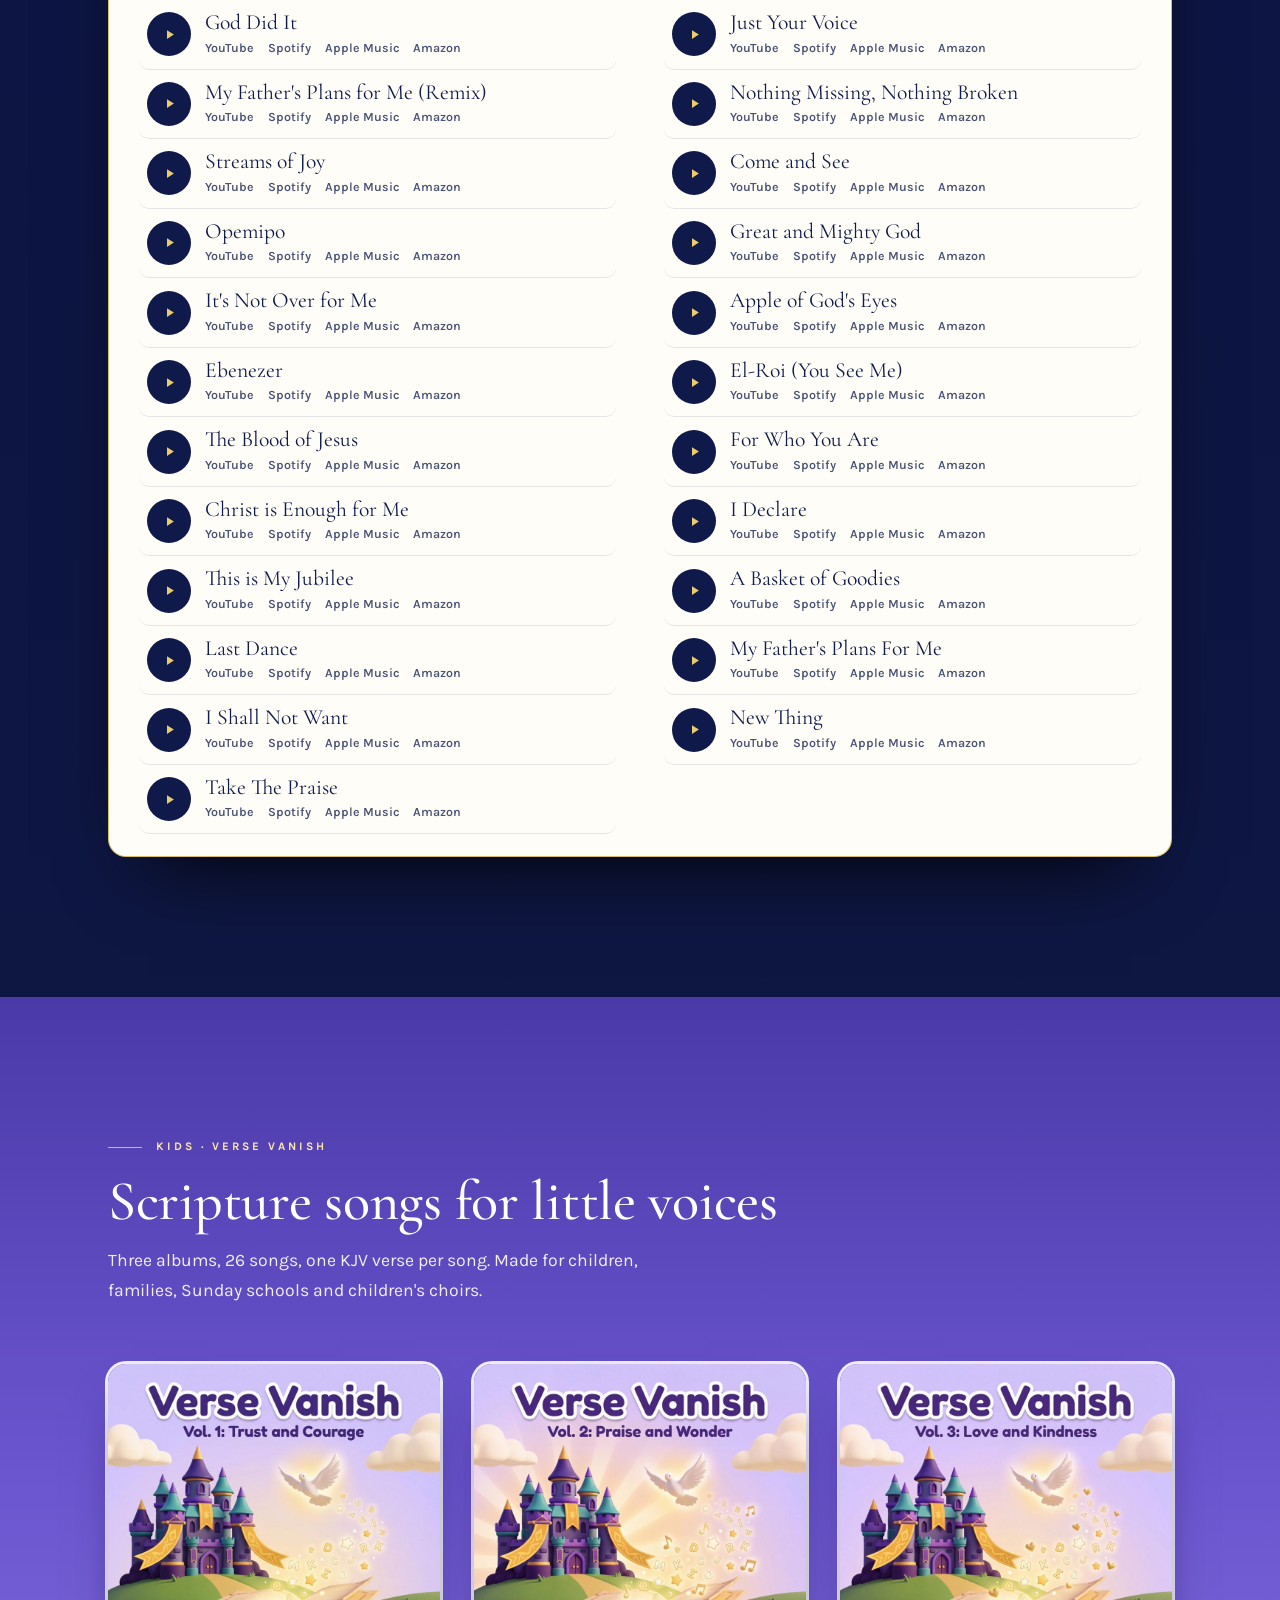
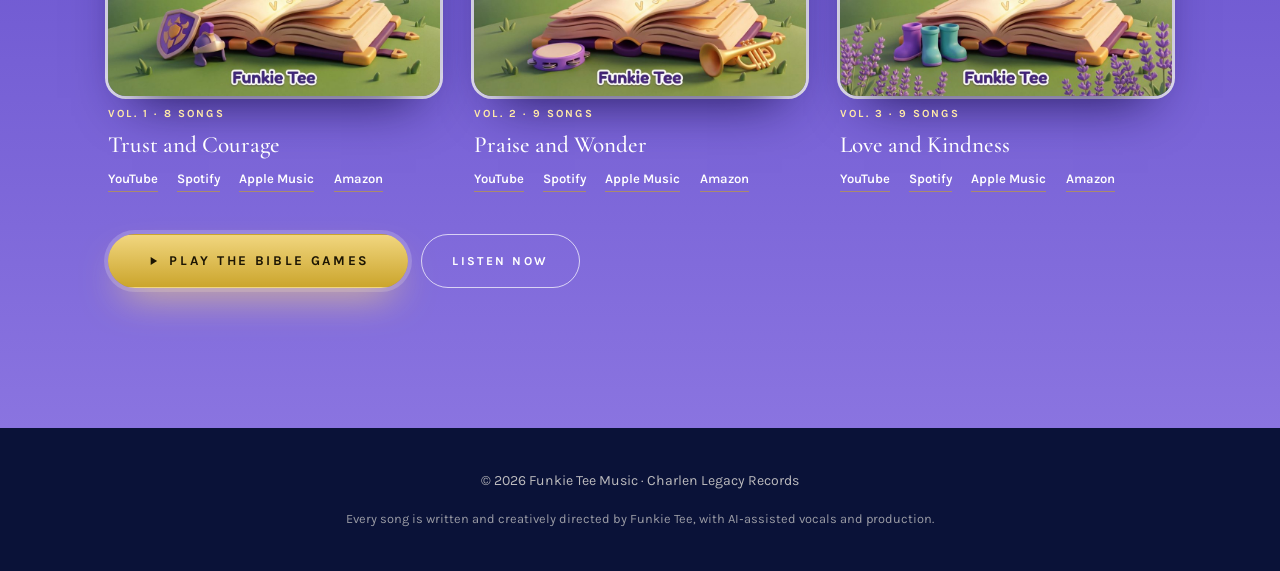
==== commit 61b7aa50: "I Came to Say Thank You Jesus is out: lead release on home and music, preview, links, New tag Co-Aut" ====
--- a/music.html
+++ b/music.html
@@ -22,7 +22,7 @@
 <link rel="preconnect" href="https://fonts.googleapis.com">
 <link rel="preconnect" href="https://fonts.gstatic.com" crossorigin>
 <link rel="stylesheet" href="https://fonts.googleapis.com/css2?family=Cormorant+Garamond:ital,wght@0,500;0,600;1,500&family=Karla:wght@400;600;700;800&family=Pinyon+Script&family=Playfair+Display:wght@800;900&display=swap">
-<link rel="stylesheet" href="css/site.css?v=59">
+<link rel="stylesheet" href="css/site.css?v=60">
 </head>
 <body>
 <a class="skiplink" href="#main">Skip to content</a>
@@ -52,7 +52,7 @@
   <div class="wrap">
     <span class="eyebrow">The catalogue</span>
     <h1>Music</h1>
-    <p class="lead">Two albums, fourteen singles and three albums of Scripture songs for children.</p>
+    <p class="lead">Two albums, fifteen singles and three albums of Scripture songs for children.</p>
     <nav class="subnav" aria-label="On this page">
       <a href="#latest">Latest release</a><a href="#albums">Albums</a><a href="#singles">Singles</a><a href="#songs">All songs</a><a href="#kids">Kids</a>
     </nav>
@@ -71,16 +71,16 @@
 
 <section class="on-ivory" id="latest">
   <div class="wrap feature">
-    <div class="art"><img src="img/cv/im-taking-it-back.jpg" alt="I'm Taking It Back cover art: a golden arrow curling upward on a lit stage" width="900" height="900"></div>
+    <div class="art"><img src="img/cv/i-came-to-say-thank-you-jesus.jpg" alt="I Came to Say Thank You Jesus cover art: a golden harvest wreath of wheat and olive on royal blue" width="900" height="900"></div>
     <div class="stack">
       <span class="eyebrow">Latest release · Single</span>
-      <h2>I'm Taking It Back</h2>
-      <p class="pitch">What was stolen does not get to stay stolen. A song of bold faith for everyone ready to reclaim their joy, their peace and their place.</p>
+      <h2>I Came to Say Thank You Jesus</h2>
+      <p class="pitch">No request this time. Just thanks. A song of gratitude for everything He has already done.</p>
       <div class="row">
-        <button class="btn btn-ink" type="button" data-play="im-taking-it-back"><svg viewBox="0 0 24 24" aria-hidden="true"><path d="M8 5v14l11-7z"/></svg>Listen now</button>
-        <a class="btn btn-line" href="https://www.youtube.com/watch?v=l81pspF395k" target="_blank" rel="noopener">Watch on YouTube</a>
-      </div>
-      <p class="also"><span>Full song</span><a href="https://www.youtube.com/watch?v=l81pspF395k" target="_blank" rel="noopener">YouTube</a><a href="https://open.spotify.com/album/5tmZJIWty3iaS6ekzLgcDi" target="_blank" rel="noopener">Spotify</a><a href="https://music.apple.com/us/album/im-taking-it-back/6829611952?i=6829611953" target="_blank" rel="noopener">Apple Music</a><a href="https://music.amazon.ca/artists/B0GFKVNXMG" target="_blank" rel="noopener">Amazon Music</a></p>
+        <button class="btn btn-ink" type="button" data-play="i-came-to-say-thank-you-jesus"><svg viewBox="0 0 24 24" aria-hidden="true"><path d="M8 5v14l11-7z"/></svg>Listen now</button>
+        <a class="btn btn-line" href="https://www.youtube.com/watch?v=6bg0WbIso0E" target="_blank" rel="noopener">Watch on YouTube</a>
+      </div>
+      <p class="also"><span>Full song</span><a href="https://www.youtube.com/watch?v=6bg0WbIso0E" target="_blank" rel="noopener">YouTube</a><a href="https://open.spotify.com/album/7yOsos0BoZnpm0HrcXMiPt" target="_blank" rel="noopener">Spotify</a><a href="https://music.apple.com/us/album/i-came-to-say-thank-you-jesus/6837287405?i=6837287406" target="_blank" rel="noopener">Apple Music</a><a href="https://music.amazon.ca/artists/B0GFKVNXMG" target="_blank" rel="noopener">Amazon Music</a></p>
     </div>
   </div>
 </section>
@@ -110,6 +110,12 @@
     <div class="head"><span class="eyebrow">Singles</span><h2>Singles</h2></div>
     <div class="shelf">
       <article class="rel">
+        <button class="cover" type="button" data-play="i-came-to-say-thank-you-jesus" aria-label="Play a preview of I Came to Say Thank You Jesus"><img src="img/cv/i-came-to-say-thank-you-jesus.jpg" alt="I Came to Say Thank You Jesus cover" width="900" height="900" loading="lazy"><span class="go"><svg viewBox="0 0 24 24" aria-hidden="true"><path d="M8 5v14l11-7z"/></svg></span></button>
+        <h3>I Came to Say Thank You Jesus</h3>
+        <span class="kind">Single</span>
+        <span class="plats"><a href="https://www.youtube.com/watch?v=6bg0WbIso0E" target="_blank" rel="noopener">YouTube</a><a href="https://open.spotify.com/album/7yOsos0BoZnpm0HrcXMiPt" target="_blank" rel="noopener">Spotify</a><a href="https://music.apple.com/us/album/i-came-to-say-thank-you-jesus/6837287405?i=6837287406" target="_blank" rel="noopener">Apple Music</a><a href="https://music.amazon.ca/artists/B0GFKVNXMG" target="_blank" rel="noopener">Amazon</a></span>
+      </article>
+      <article class="rel">
         <button class="cover" type="button" data-play="im-taking-it-back" aria-label="Play a preview of I&#x27;m Taking It Back"><img src="img/cv/im-taking-it-back.jpg" alt="I&#x27;m Taking It Back cover" width="900" height="900" loading="lazy"><span class="go"><svg viewBox="0 0 24 24" aria-hidden="true"><path d="M8 5v14l11-7z"/></svg></span></button>
         <h3>I&#x27;m Taking It Back</h3>
         <span class="kind">Single</span>
@@ -201,7 +207,7 @@
   <div class="wrap">
     <div class="songhead">
       <div class="head" style="margin-bottom:0">
-        <span class="eyebrow">All 28 songs</span>
+        <span class="eyebrow">All 29 songs</span>
         <h2>Press play</h2>
         <p class="lead">A 30-second preview of every song. Each one opens in full where you listen.</p>
       </div>
@@ -212,8 +218,9 @@
     </div>
     <div class="songpanel">
     <ul class="songs">
+      <li data-song="i-came-to-say-thank-you-jesus"><button class="pl" type="button" aria-label="Play a preview of I Came to Say Thank You Jesus"><svg class="i-play" viewBox="0 0 24 24" aria-hidden="true"><path d="M8 5v14l11-7z"/></svg><svg class="i-pause" viewBox="0 0 24 24" aria-hidden="true"><path d="M6 5h4v14H6zM14 5h4v14h-4z"/></svg></button><span class="body"><span class="t">I Came to Say Thank You Jesus <span class="newtag">New</span></span><span class="plats"><a href="https://www.youtube.com/watch?v=6bg0WbIso0E" target="_blank" rel="noopener">YouTube</a><a href="https://open.spotify.com/album/7yOsos0BoZnpm0HrcXMiPt" target="_blank" rel="noopener">Spotify</a><a href="https://music.apple.com/us/album/i-came-to-say-thank-you-jesus/6837287405?i=6837287406" target="_blank" rel="noopener">Apple Music</a><a href="https://music.amazon.ca/artists/B0GFKVNXMG" target="_blank" rel="noopener">Amazon</a></span></span><span class="eq" aria-hidden="true"><i></i><i></i><i></i></span></li>
       <li data-song="im-taking-it-back"><button class="pl" type="button" aria-label="Play a preview of I&#x27;m Taking It Back"><svg class="i-play" viewBox="0 0 24 24" aria-hidden="true"><path d="M8 5v14l11-7z"/></svg><svg class="i-pause" viewBox="0 0 24 24" aria-hidden="true"><path d="M6 5h4v14H6zM14 5h4v14h-4z"/></svg></button><span class="body"><span class="t">I&#x27;m Taking It Back <span class="newtag">New</span></span><span class="plats"><a href="https://www.youtube.com/watch?v=l81pspF395k" target="_blank" rel="noopener">YouTube</a><a href="https://open.spotify.com/album/5tmZJIWty3iaS6ekzLgcDi" target="_blank" rel="noopener">Spotify</a><a href="https://music.apple.com/us/album/im-taking-it-back/6829611952?i=6829611953" target="_blank" rel="noopener">Apple Music</a><a href="https://music.amazon.ca/artists/B0GFKVNXMG" target="_blank" rel="noopener">Amazon</a></span></span><span class="eq" aria-hidden="true"><i></i><i></i><i></i></span></li>
-      <li data-song="i-have-escaped"><button class="pl" type="button" aria-label="Play a preview of I Have Escaped"><svg class="i-play" viewBox="0 0 24 24" aria-hidden="true"><path d="M8 5v14l11-7z"/></svg><svg class="i-pause" viewBox="0 0 24 24" aria-hidden="true"><path d="M6 5h4v14H6zM14 5h4v14h-4z"/></svg></button><span class="body"><span class="t">I Have Escaped <span class="newtag">New</span></span><span class="plats"><a href="https://www.youtube.com/watch?v=tnGLhAAsNRw" target="_blank" rel="noopener">YouTube</a><a href="https://open.spotify.com/album/0Q5k4fhfVv618Xruec5Npr" target="_blank" rel="noopener">Spotify</a><a href="https://music.apple.com/us/album/i-have-escaped/6818846814?i=6818846815" target="_blank" rel="noopener">Apple Music</a><a href="https://music.amazon.ca/artists/B0GFKVNXMG" target="_blank" rel="noopener">Amazon</a></span></span><span class="eq" aria-hidden="true"><i></i><i></i><i></i></span></li>
+      <li data-song="i-have-escaped"><button class="pl" type="button" aria-label="Play a preview of I Have Escaped"><svg class="i-play" viewBox="0 0 24 24" aria-hidden="true"><path d="M8 5v14l11-7z"/></svg><svg class="i-pause" viewBox="0 0 24 24" aria-hidden="true"><path d="M6 5h4v14H6zM14 5h4v14h-4z"/></svg></button><span class="body"><span class="t">I Have Escaped</span><span class="plats"><a href="https://www.youtube.com/watch?v=tnGLhAAsNRw" target="_blank" rel="noopener">YouTube</a><a href="https://open.spotify.com/album/0Q5k4fhfVv618Xruec5Npr" target="_blank" rel="noopener">Spotify</a><a href="https://music.apple.com/us/album/i-have-escaped/6818846814?i=6818846815" target="_blank" rel="noopener">Apple Music</a><a href="https://music.amazon.ca/artists/B0GFKVNXMG" target="_blank" rel="noopener">Amazon</a></span></span><span class="eq" aria-hidden="true"><i></i><i></i><i></i></span></li>
       <li data-song="god-did-it"><button class="pl" type="button" aria-label="Play a preview of God Did It"><svg class="i-play" viewBox="0 0 24 24" aria-hidden="true"><path d="M8 5v14l11-7z"/></svg><svg class="i-pause" viewBox="0 0 24 24" aria-hidden="true"><path d="M6 5h4v14H6zM14 5h4v14h-4z"/></svg></button><span class="body"><span class="t">God Did It</span><span class="plats"><a href="https://www.youtube.com/watch?v=jnyfwOIjw3c" target="_blank" rel="noopener">YouTube</a><a href="https://open.spotify.com/track/3BAfG6dZxP5Ydbwav6AU3O" target="_blank" rel="noopener">Spotify</a><a href="https://music.apple.com/us/album/god-did-it/6811753024?i=6811753535" target="_blank" rel="noopener">Apple Music</a><a href="https://music.amazon.ca/albums/B0HJPTW15M" target="_blank" rel="noopener">Amazon</a></span></span><span class="eq" aria-hidden="true"><i></i><i></i><i></i></span></li>
       <li data-song="my-fathers-plans-for-me-remix"><button class="pl" type="button" aria-label="Play a preview of My Father&#x27;s Plans for Me (Remix)"><svg class="i-play" viewBox="0 0 24 24" aria-hidden="true"><path d="M8 5v14l11-7z"/></svg><svg class="i-pause" viewBox="0 0 24 24" aria-hidden="true"><path d="M6 5h4v14H6zM14 5h4v14h-4z"/></svg></button><span class="body"><span class="t">My Father&#x27;s Plans for Me (Remix)</span><span class="plats"><a href="https://www.youtube.com/watch?v=tt5kdEgY1FI" target="_blank" rel="noopener">YouTube</a><a href="https://open.spotify.com/album/1W52Qmn7nJIkMdbftYn73d" target="_blank" rel="noopener">Spotify</a><a href="https://music.apple.com/us/album/my-fathers-plans-for-me-remix/6819094839?i=6819094840" target="_blank" rel="noopener">Apple Music</a><a href="https://music.amazon.ca/artists/B0GFKVNXMG" target="_blank" rel="noopener">Amazon</a></span></span><span class="eq" aria-hidden="true"><i></i><i></i><i></i></span></li>
       <li data-song="streams-of-joy"><button class="pl" type="button" aria-label="Play a preview of Streams of Joy"><svg class="i-play" viewBox="0 0 24 24" aria-hidden="true"><path d="M8 5v14l11-7z"/></svg><svg class="i-pause" viewBox="0 0 24 24" aria-hidden="true"><path d="M6 5h4v14H6zM14 5h4v14h-4z"/></svg></button><span class="body"><span class="t">Streams of Joy</span><span class="plats"><a href="https://www.youtube.com/watch?v=ZLsl9BLj8iQ" target="_blank" rel="noopener">YouTube</a><a href="https://open.spotify.com/track/2vslhYYccxakUEcilEmjza" target="_blank" rel="noopener">Spotify</a><a href="https://music.apple.com/us/album/streams-of-joy/1892508185?i=1892508186" target="_blank" rel="noopener">Apple Music</a><a href="https://music.amazon.ca/albums/B0GWP56MLY" target="_blank" rel="noopener">Amazon</a></span></span><span class="eq" aria-hidden="true"><i></i><i></i><i></i></span></li>
@@ -288,7 +295,7 @@
 
 <div class="player" id="player" hidden>
   <img class="cv" id="p-cover" src="img/cv/god-did-it.jpg" alt="" width="52" height="52">
-  <div class="info"><div class="ttl" id="p-title">God Did It</div><div class="sub">30-second preview<a id="p-yt" href="https://www.youtube.com/watch?v=l81pspF395k" target="_blank" rel="noopener">YouTube</a><a id="p-sp" href="https://open.spotify.com/album/5tmZJIWty3iaS6ekzLgcDi" target="_blank" rel="noopener">Spotify</a><a id="p-ap" href="https://music.apple.com/us/album/im-taking-it-back/6829611952?i=6829611953" target="_blank" rel="noopener">Apple Music</a><a id="p-am" href="https://music.amazon.ca/artists/B0GFKVNXMG" target="_blank" rel="noopener">Amazon</a></div></div>
+  <div class="info"><div class="ttl" id="p-title">God Did It</div><div class="sub">30-second preview<a id="p-yt" href="https://www.youtube.com/watch?v=6bg0WbIso0E" target="_blank" rel="noopener">YouTube</a><a id="p-sp" href="https://open.spotify.com/album/7yOsos0BoZnpm0HrcXMiPt" target="_blank" rel="noopener">Spotify</a><a id="p-ap" href="https://music.apple.com/us/album/i-came-to-say-thank-you-jesus/6837287405?i=6837287406" target="_blank" rel="noopener">Apple Music</a><a id="p-am" href="https://music.amazon.ca/artists/B0GFKVNXMG" target="_blank" rel="noopener">Amazon</a></div></div>
   <div class="ctl">
     <button class="skip" type="button" id="p-prev" aria-label="Previous song"><svg viewBox="0 0 24 24" aria-hidden="true"><path d="M6 5h2v14H6zM20 5v14L9 12z"/></svg></button>
     <button class="pp" type="button" id="p-pp" aria-label="Play or pause"><svg class="i-play" viewBox="0 0 24 24" aria-hidden="true"><path d="M8 5v14l11-7z"/></svg><svg class="i-pause" viewBox="0 0 24 24" aria-hidden="true"><path d="M6 5h4v14H6zM14 5h4v14h-4z"/></svg></button>
@@ -298,6 +305,6 @@
   <div class="bar" id="p-bar" role="slider" aria-label="Preview progress" aria-valuemin="0" aria-valuemax="100" aria-valuenow="0" tabindex="0"><i id="p-fill"></i></div>
 </div>
 <audio id="audio" preload="none"></audio>
-<script src="js/site.js?v=59" defer></script>
+<script src="js/site.js?v=60" defer></script>
 </body>
 </html>
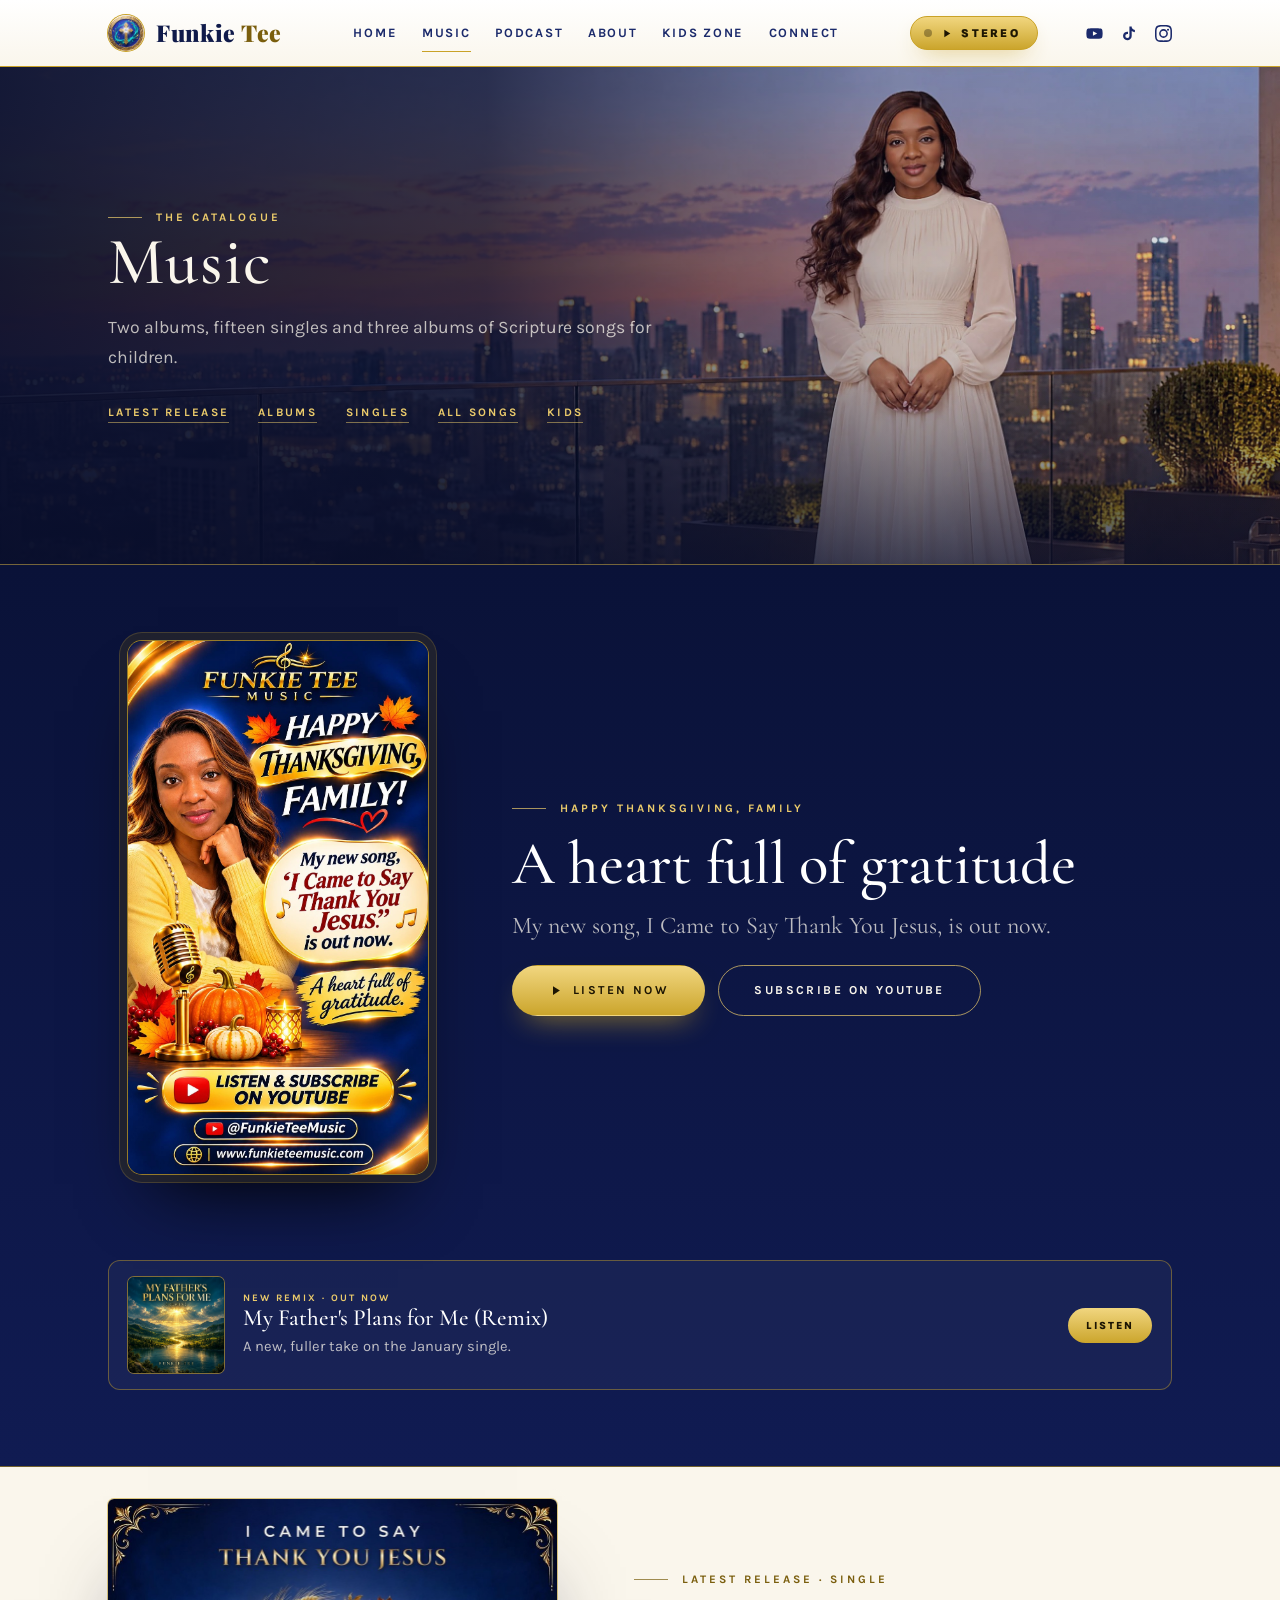
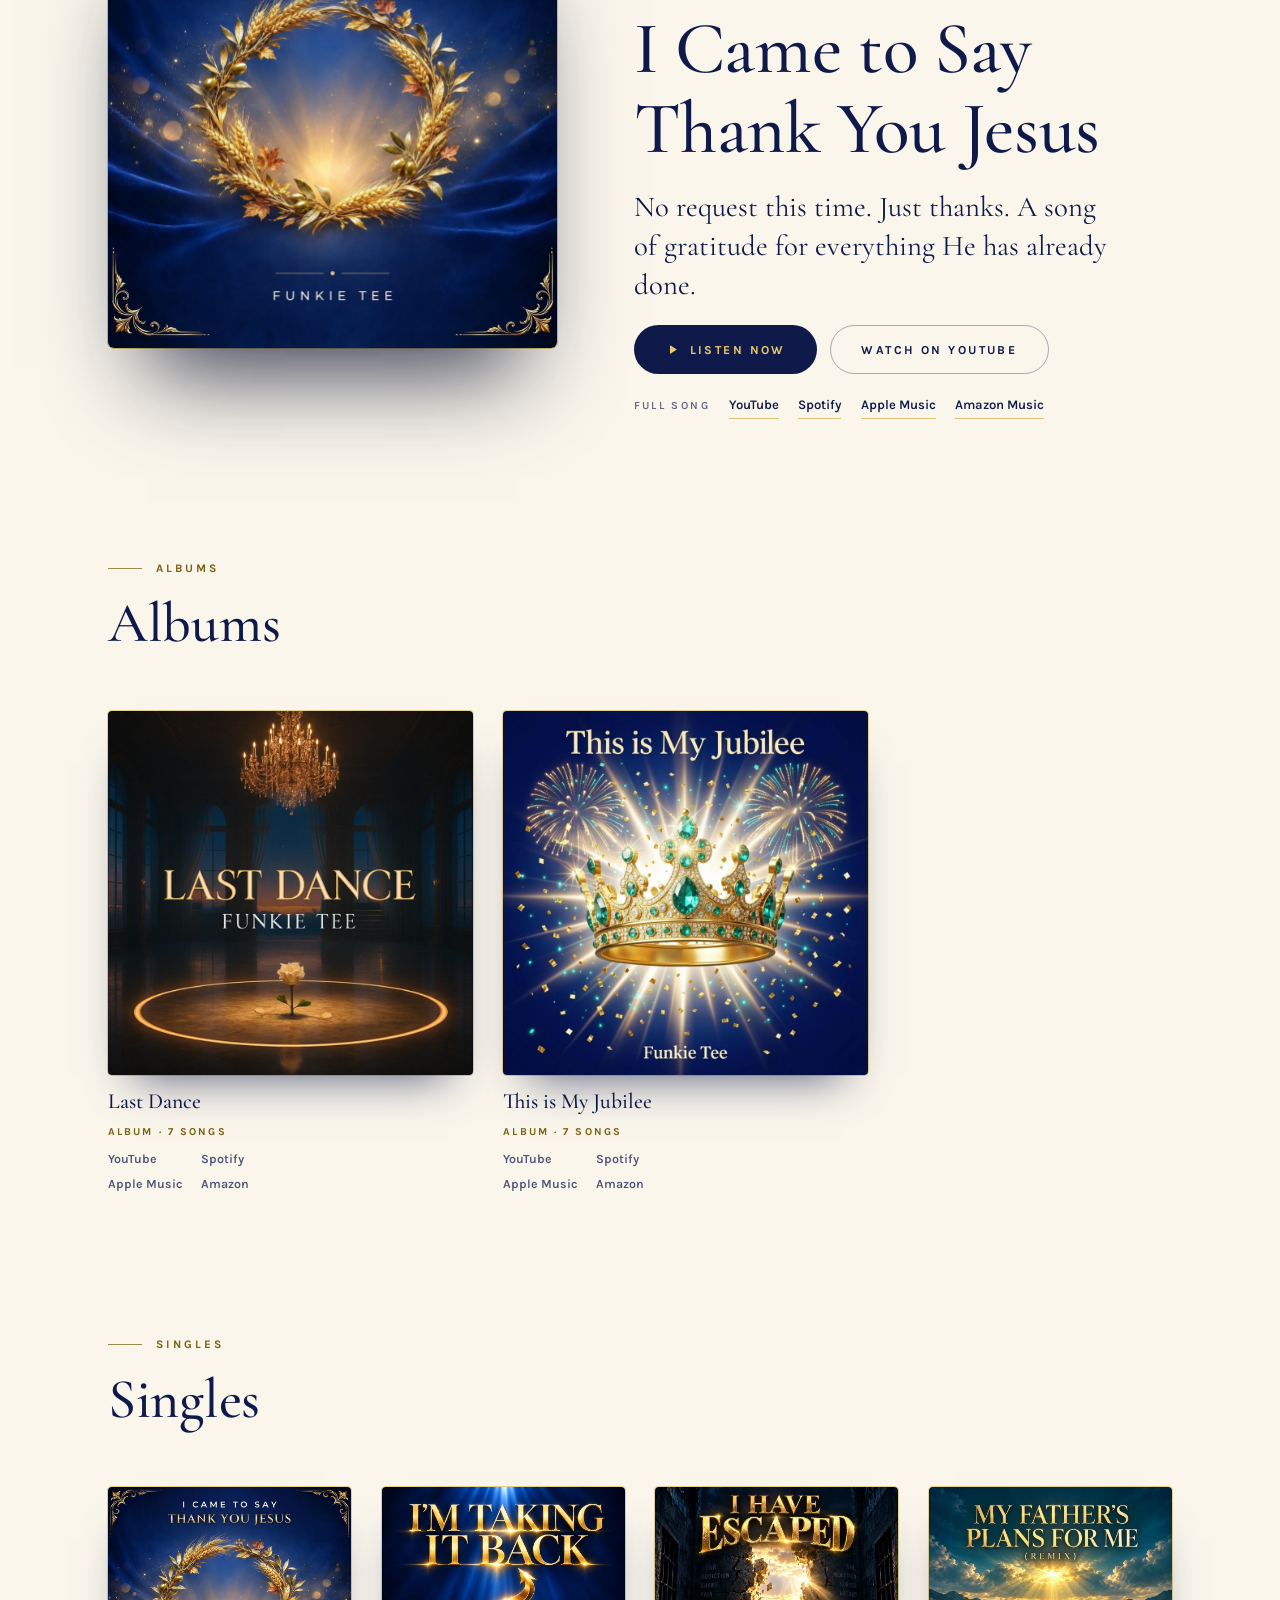
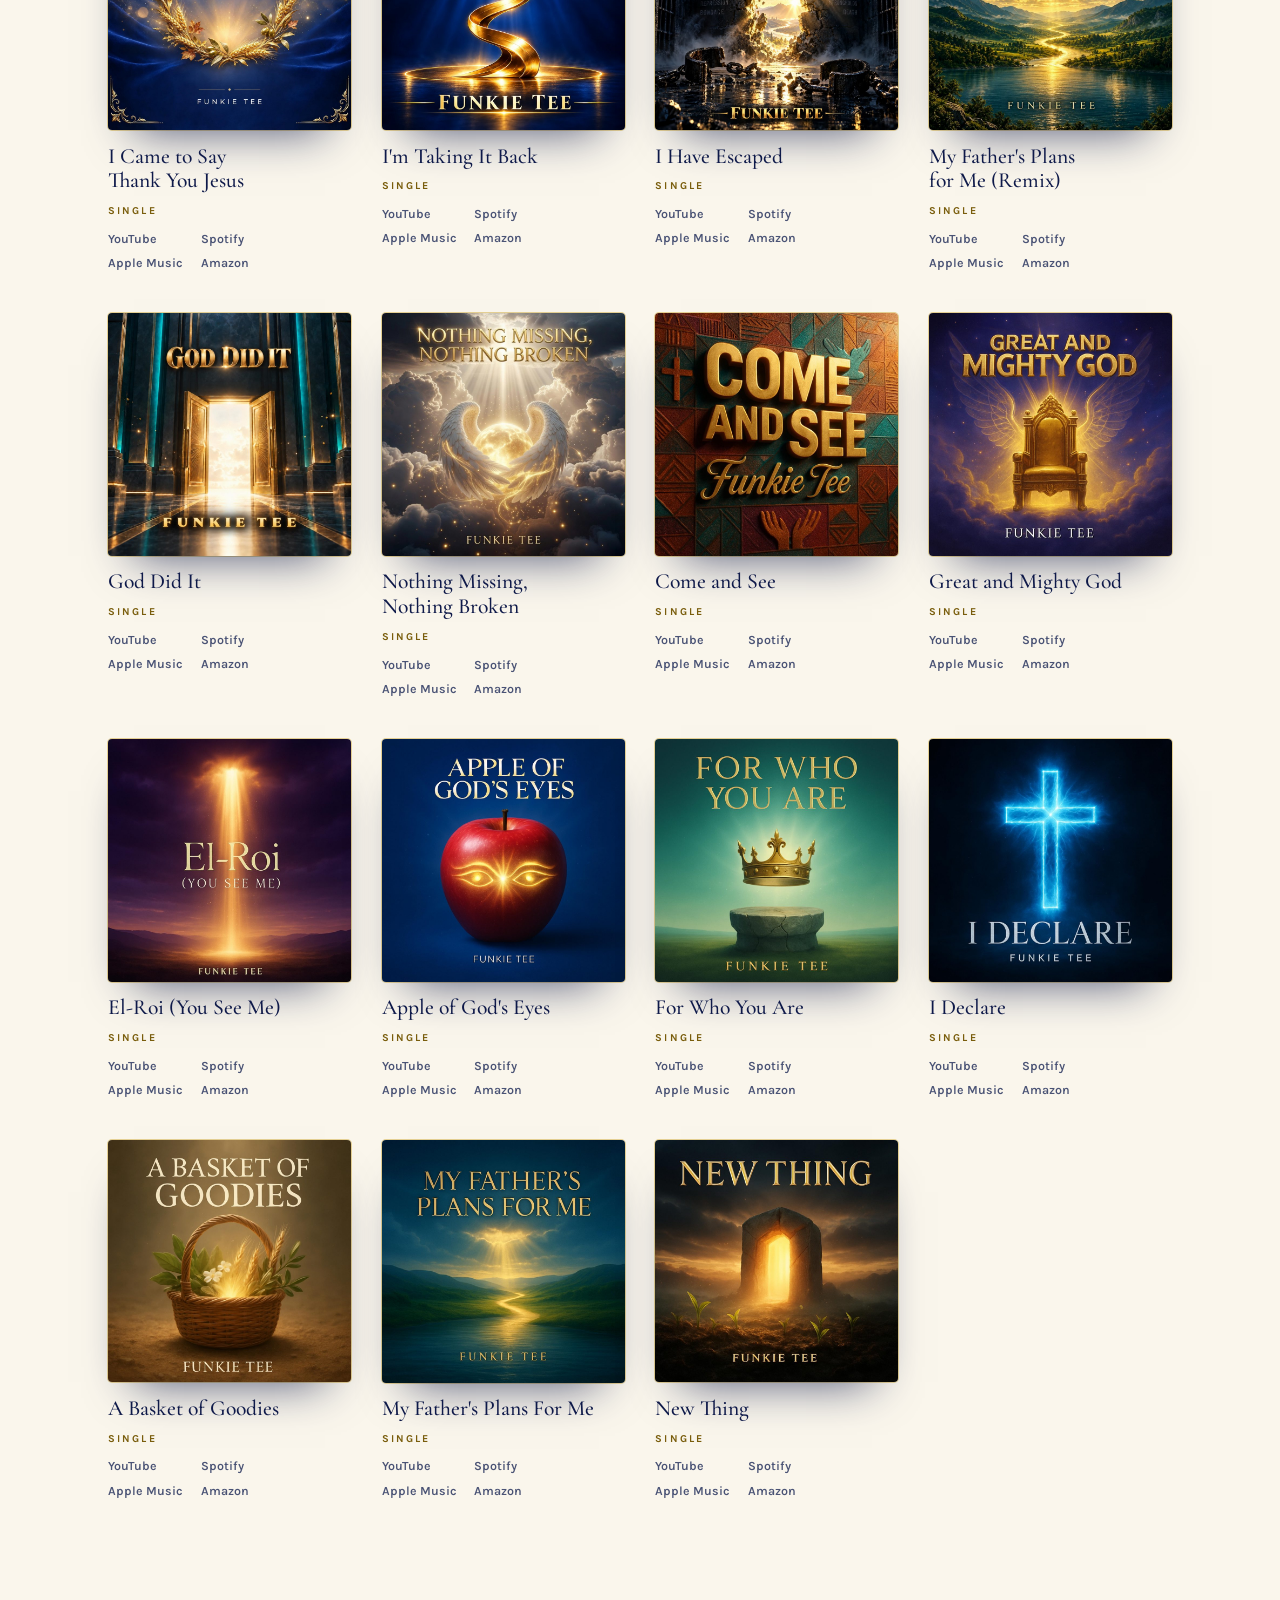
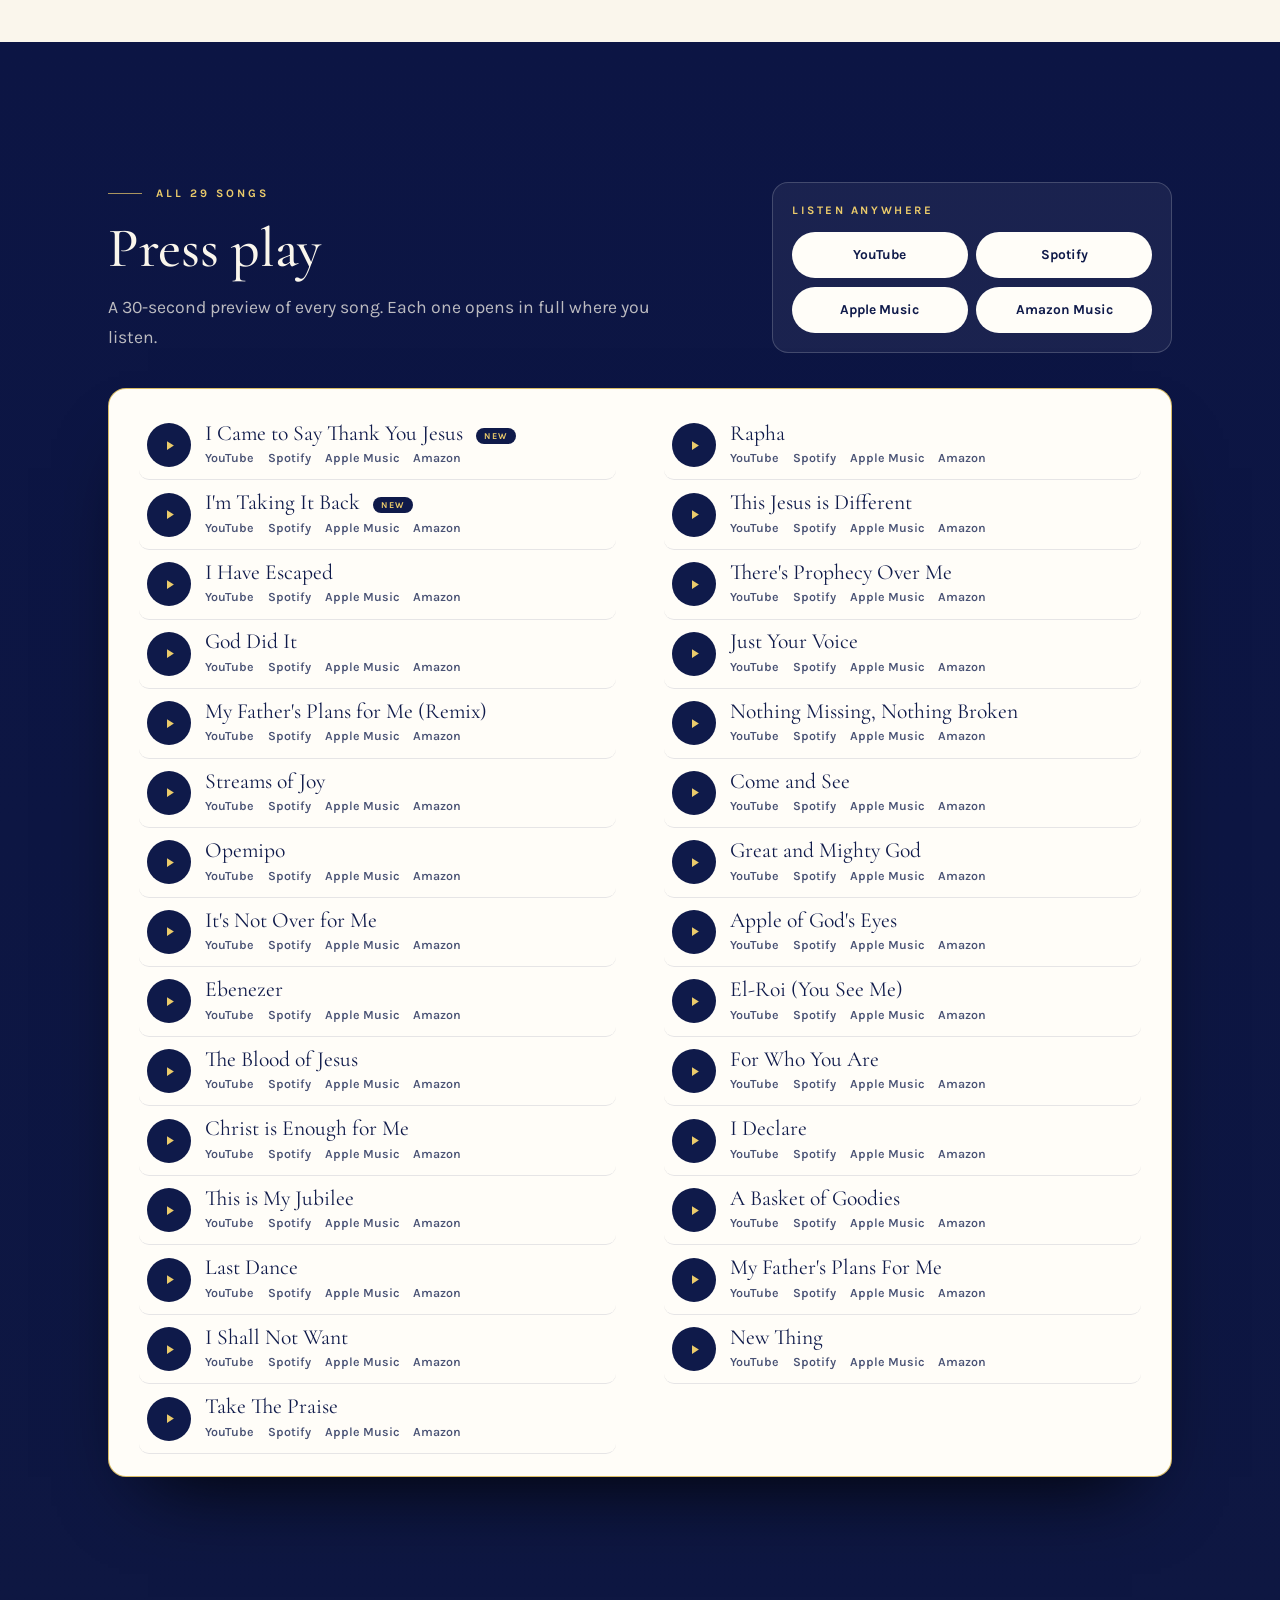
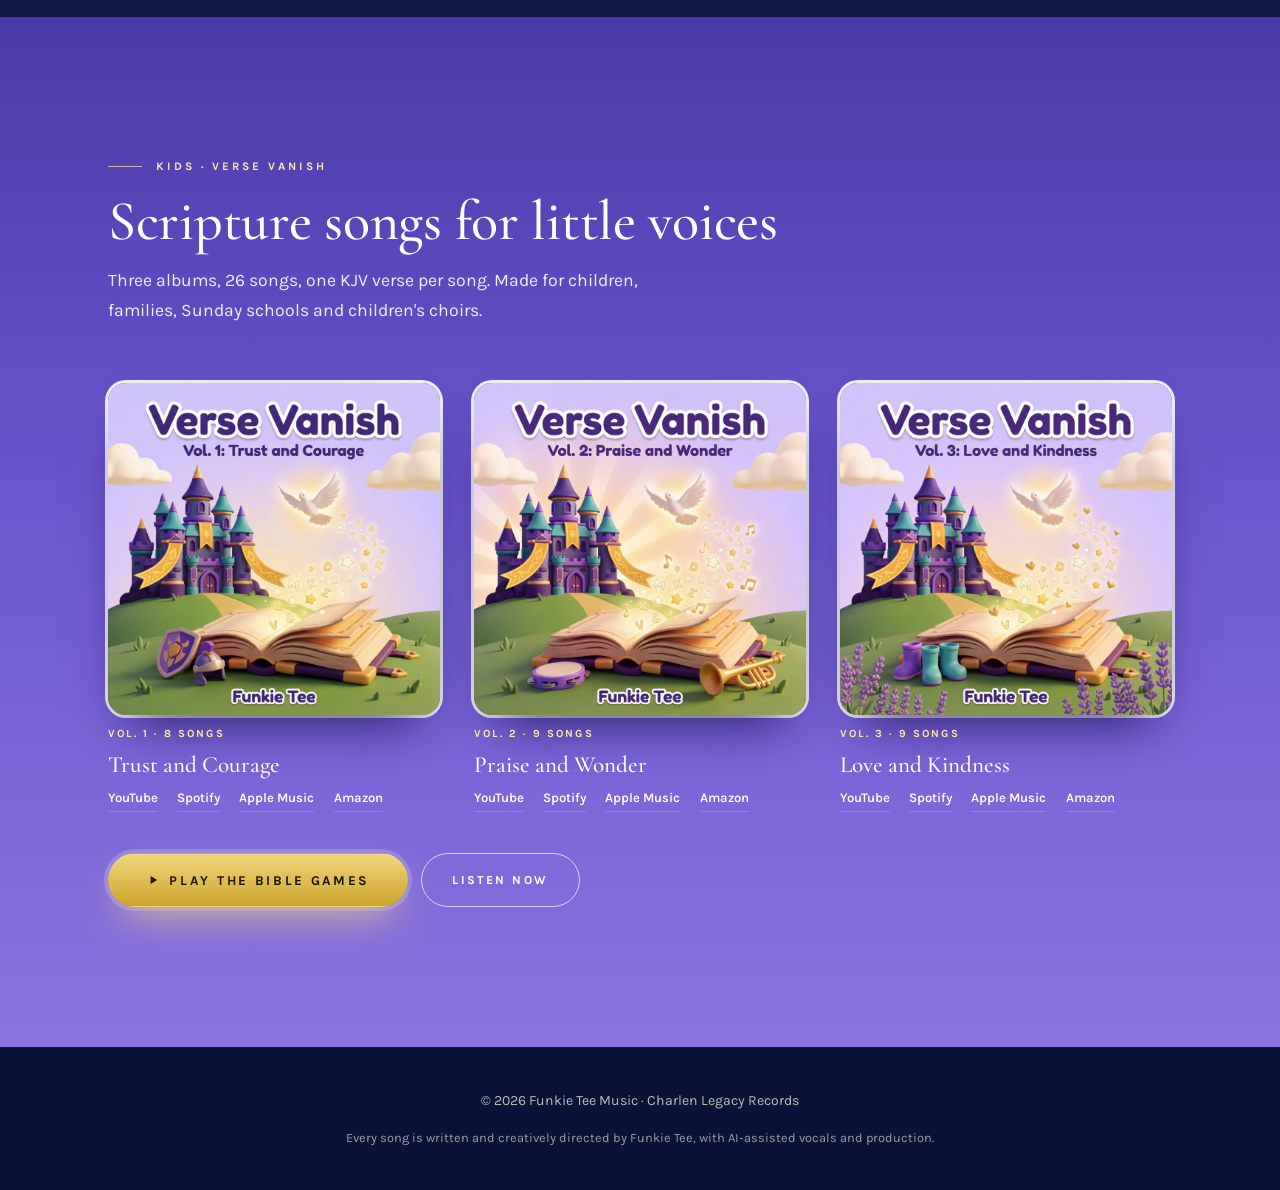
==== commit 9774657c: "Add the Thanksgiving flyer band for I Came to Say Thank You Jesus Co-Authored-By: Claude Fable 5.2 <" ====
--- a/music.html
+++ b/music.html
@@ -22,7 +22,7 @@
 <link rel="preconnect" href="https://fonts.googleapis.com">
 <link rel="preconnect" href="https://fonts.gstatic.com" crossorigin>
 <link rel="stylesheet" href="https://fonts.googleapis.com/css2?family=Cormorant+Garamond:ital,wght@0,500;0,600;1,500&family=Karla:wght@400;600;700;800&family=Pinyon+Script&family=Playfair+Display:wght@800;900&display=swap">
-<link rel="stylesheet" href="css/site.css?v=60">
+<link rel="stylesheet" href="css/site.css?v=61">
 </head>
 <body>
 <a class="skiplink" href="#main">Skip to content</a>
@@ -60,7 +60,17 @@
 </section>
 
 <section class="next" id="next">
-  <div class="wrap wrap-also">
+  <div class="wrap">
+    <a class="cover flyer" href="https://www.youtube.com/watch?v=6bg0WbIso0E" target="_blank" rel="noopener" aria-label="Watch I Came to Say Thank You Jesus on YouTube"><img src="img/flyer-thank-you-jesus.jpg" alt="Flyer: Happy Thanksgiving, family. My new song, I Came to Say Thank You Jesus, is out now. A heart full of gratitude." width="941" height="1672"></a>
+    <div class="stack">
+      <span class="eyebrow">Happy Thanksgiving, family</span>
+      <h2>A heart full of gratitude</h2>
+      <p class="pitch">My new song, I Came to Say Thank You Jesus, is out now.</p>
+      <div class="row">
+        <button class="btn btn-gold" type="button" data-play="i-came-to-say-thank-you-jesus"><svg viewBox="0 0 24 24" aria-hidden="true"><path d="M8 5v14l11-7z"/></svg>Listen now</button>
+        <a class="btn btn-line" href="https://www.youtube.com/@Funkieteemusic?sub_confirmation=1" target="_blank" rel="noopener">Subscribe on YouTube</a>
+      </div>
+    </div>
         <button class="also-rel" type="button" data-play="my-fathers-plans-for-me-remix" aria-label="Listen to a preview of My Father&#x27;s Plans for Me (Remix)">
       <img src="img/cv/my-fathers-plans-for-me-remix.jpg" alt="" width="900" height="900" loading="lazy">
       <span class="txt"><span class="kind">New remix · Out now</span><strong>My Father&#x27;s Plans for Me (Remix)</strong><span class="line">A new, fuller take on the January single.</span></span>
@@ -305,6 +315,6 @@
   <div class="bar" id="p-bar" role="slider" aria-label="Preview progress" aria-valuemin="0" aria-valuemax="100" aria-valuenow="0" tabindex="0"><i id="p-fill"></i></div>
 </div>
 <audio id="audio" preload="none"></audio>
-<script src="js/site.js?v=60" defer></script>
+<script src="js/site.js?v=61" defer></script>
 </body>
 </html>
--- a/css/site.css
+++ b/css/site.css
@@ -733,3 +733,9 @@
 .next button.also-rel{width:100%;font:inherit;text-align:left;cursor:pointer}
 .next .wrap-also{grid-template-columns:1fr}
 .next .wrap-also .also-rel{margin-top:0}
+/* Flyer in the top band */
+.next .cover.flyer{max-width:300px;justify-self:center;border-radius:14px}
+.next .stack .row{display:flex;flex-wrap:wrap;gap:.8rem;margin-top:.4rem}
+.next .btn-line{color:var(--ivory);border-color:rgba(235,203,107,.7)}
+.next .btn-line:hover{background:rgba(255,255,255,.08)}
+@media (max-width:720px){.next .cover.flyer{max-width:260px;justify-self:start}.next .stack .row .btn{width:100%;justify-content:center;text-align:center}}
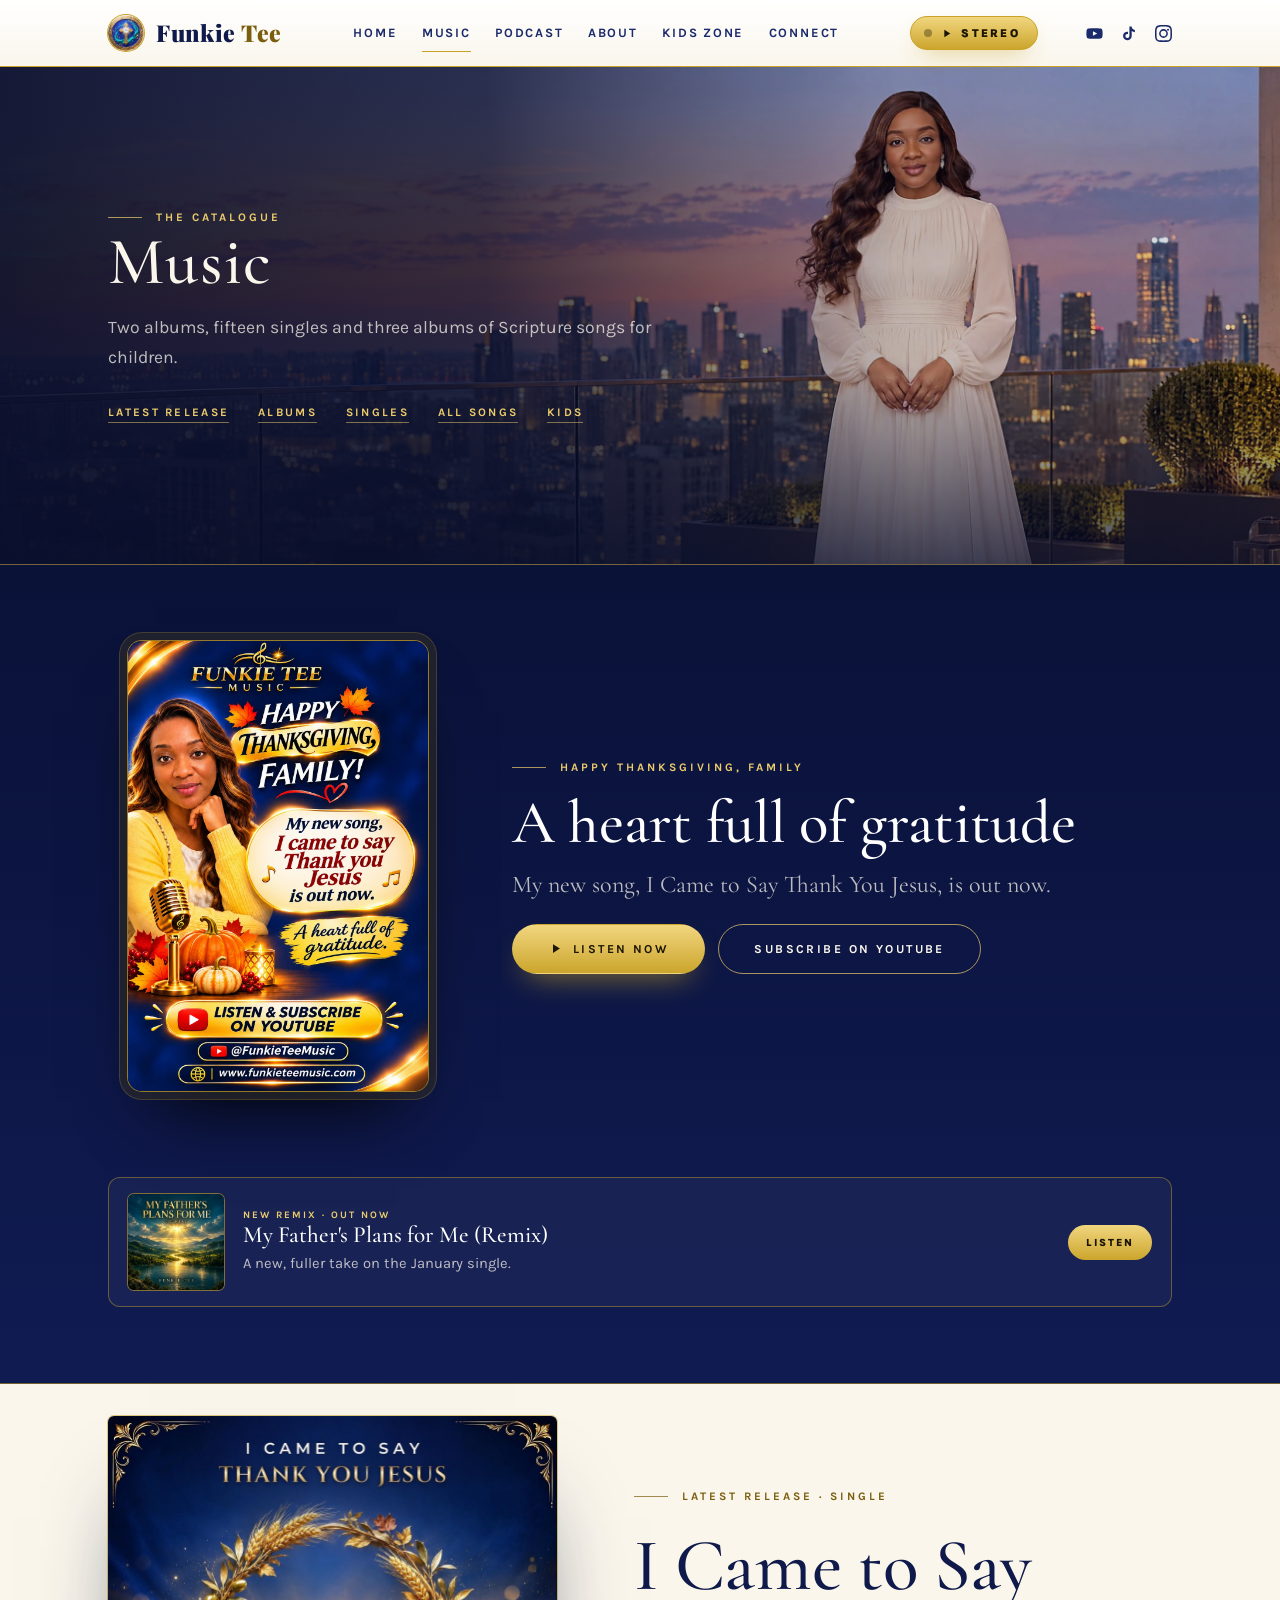
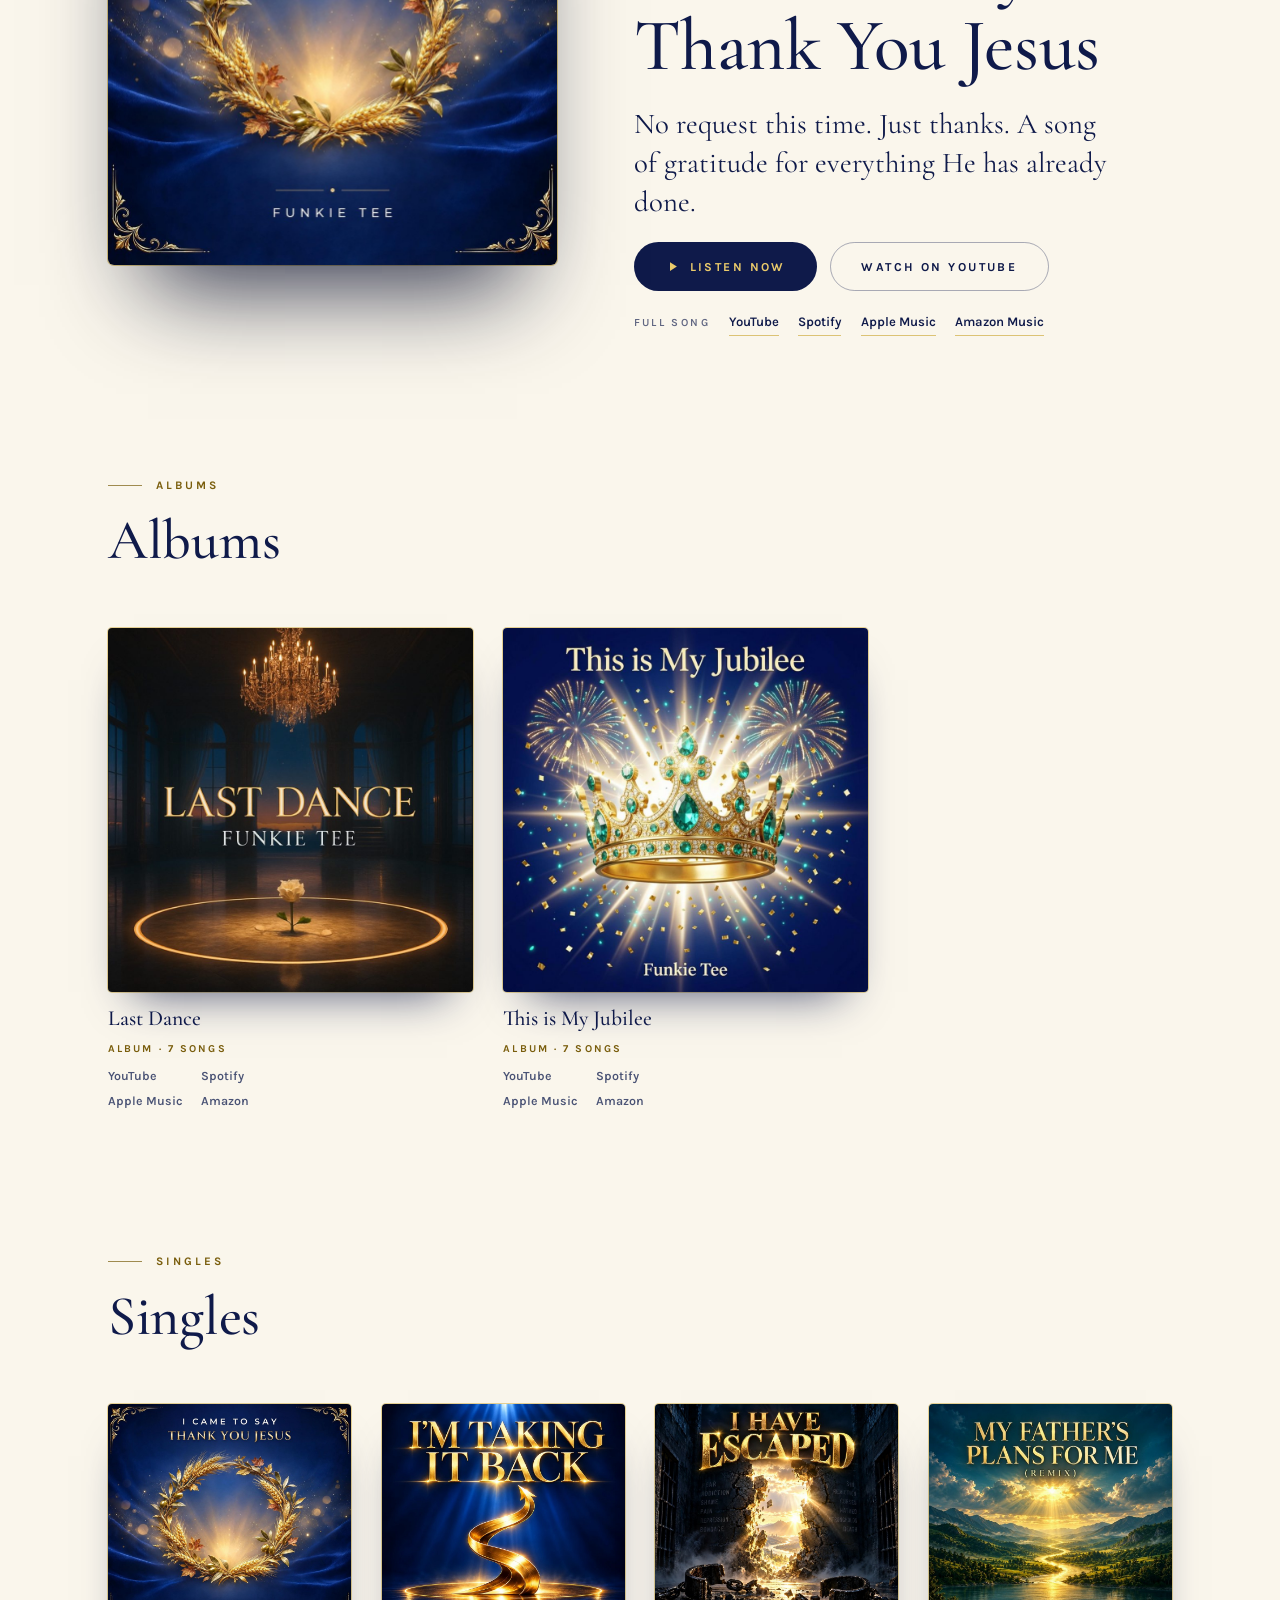
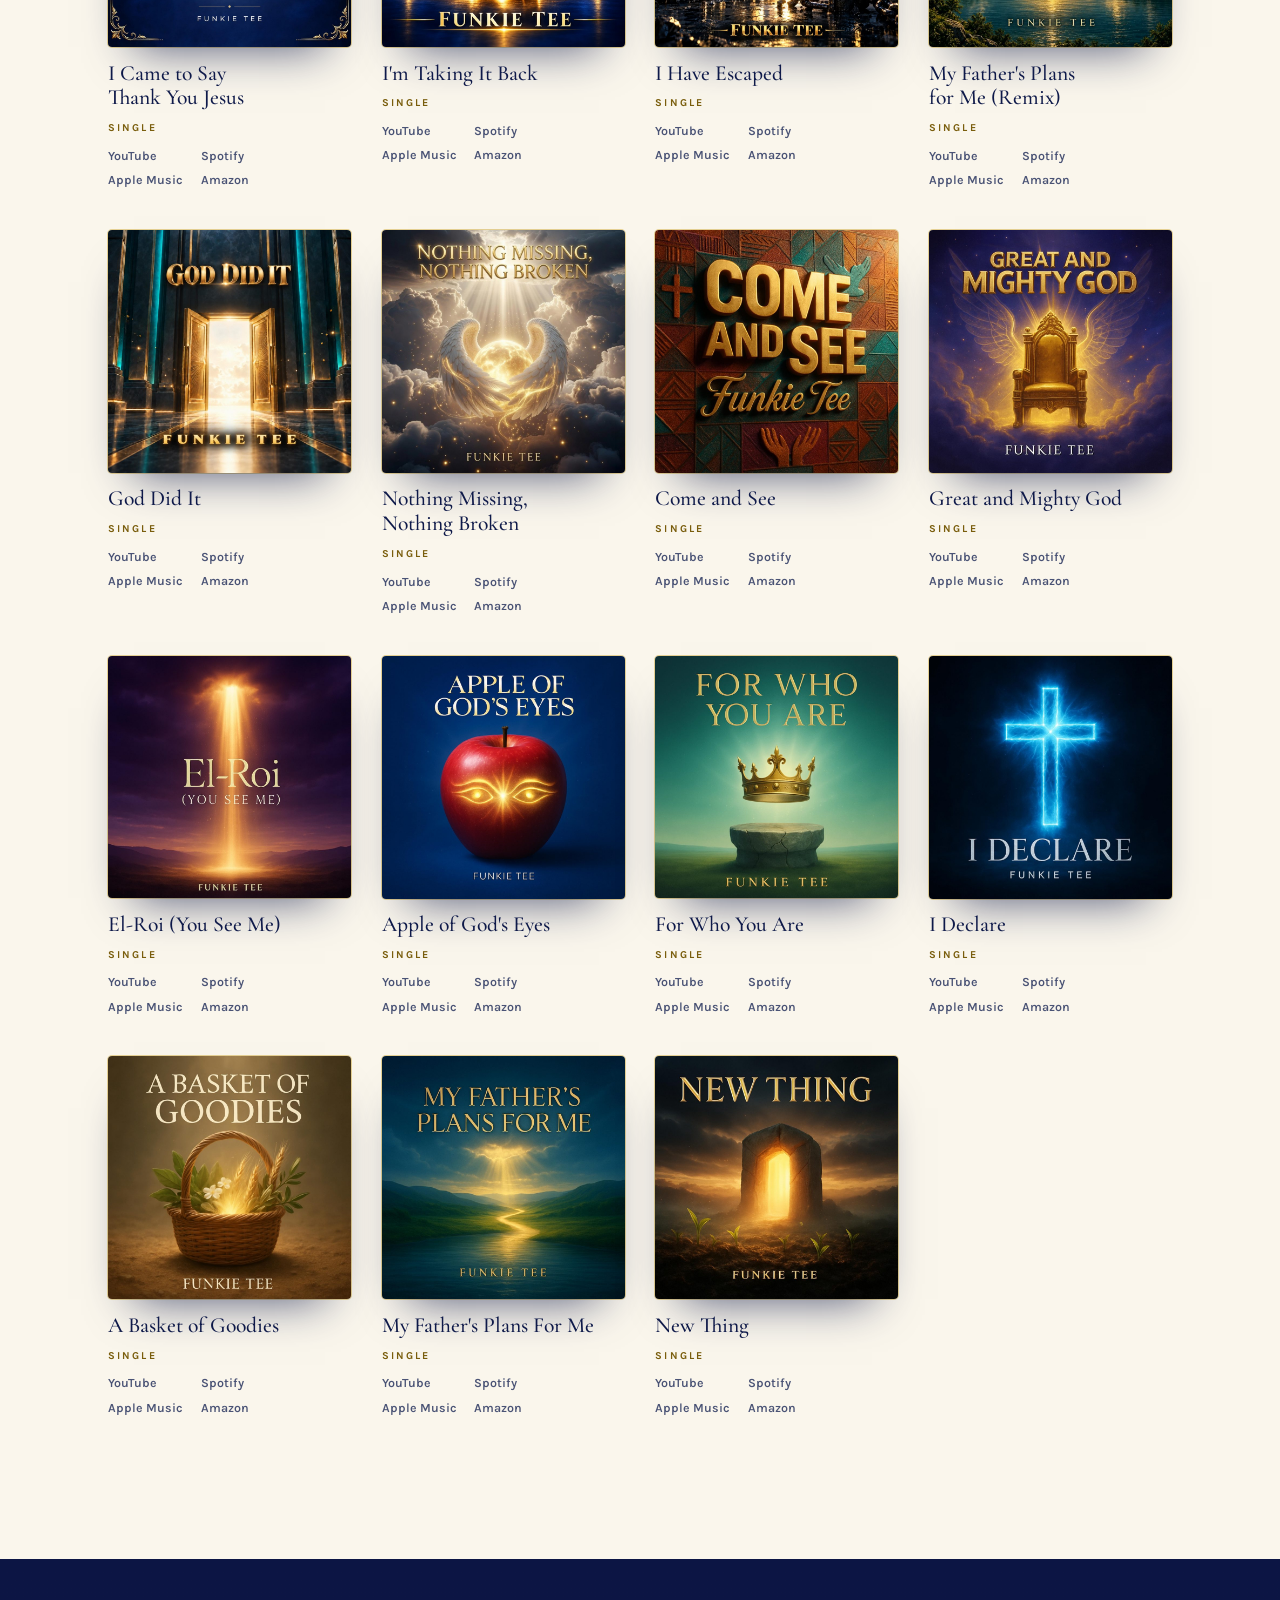
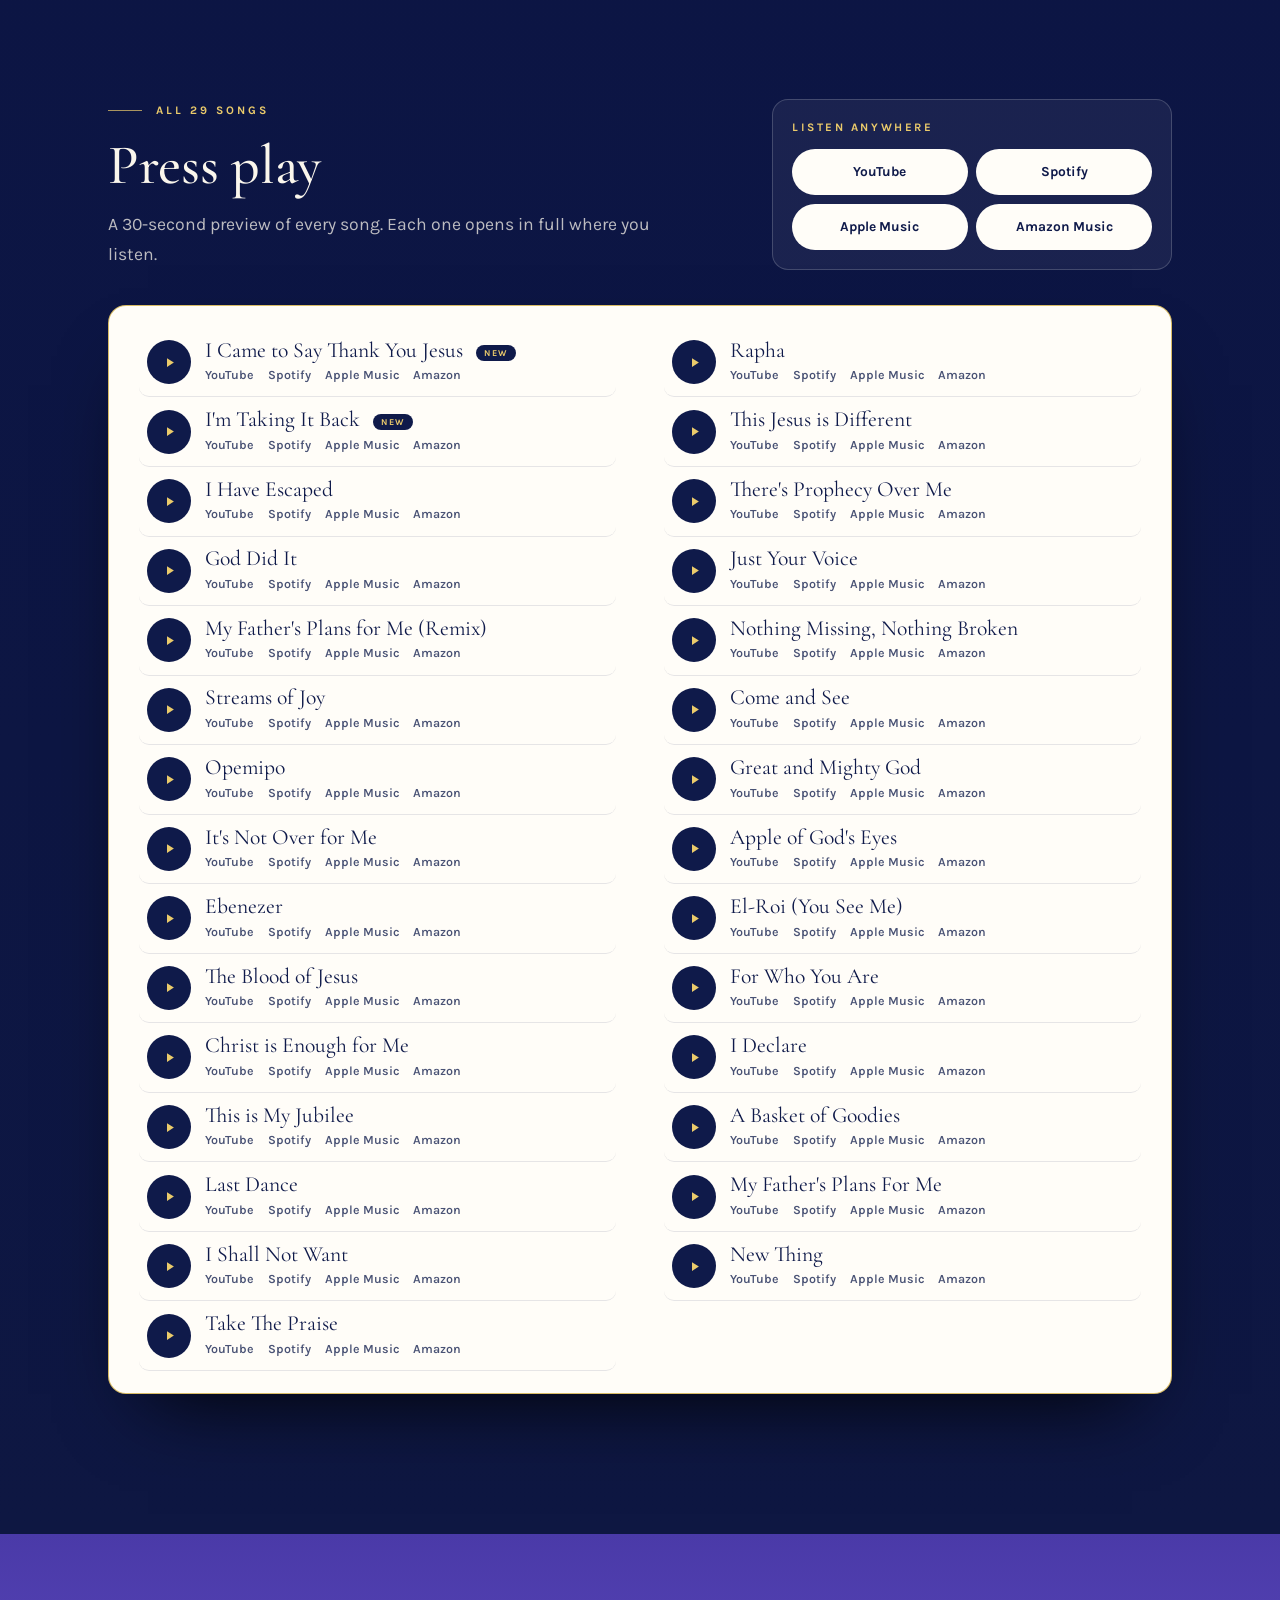
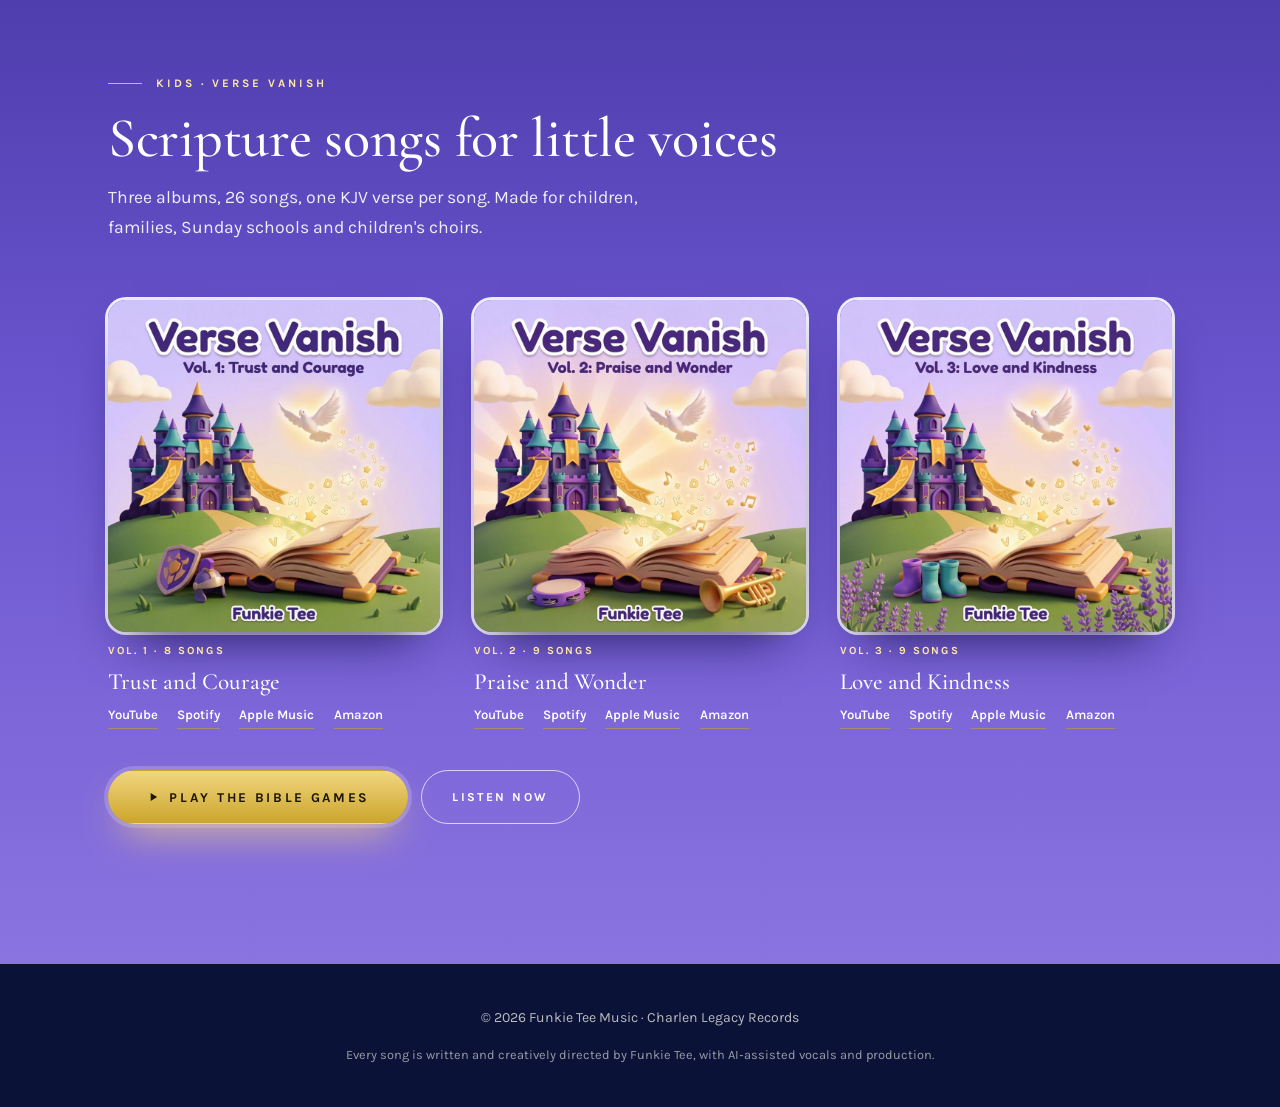
==== commit 2e0aeced: "Swap in the corrected Thanksgiving flyer Co-Authored-By: Claude Fable 5.2 <noreply@anthropic.com>" ====
--- a/music.html
+++ b/music.html
@@ -22,7 +22,7 @@
 <link rel="preconnect" href="https://fonts.googleapis.com">
 <link rel="preconnect" href="https://fonts.gstatic.com" crossorigin>
 <link rel="stylesheet" href="https://fonts.googleapis.com/css2?family=Cormorant+Garamond:ital,wght@0,500;0,600;1,500&family=Karla:wght@400;600;700;800&family=Pinyon+Script&family=Playfair+Display:wght@800;900&display=swap">
-<link rel="stylesheet" href="css/site.css?v=61">
+<link rel="stylesheet" href="css/site.css?v=62">
 </head>
 <body>
 <a class="skiplink" href="#main">Skip to content</a>
@@ -61,7 +61,7 @@
 
 <section class="next" id="next">
   <div class="wrap">
-    <a class="cover flyer" href="https://www.youtube.com/watch?v=6bg0WbIso0E" target="_blank" rel="noopener" aria-label="Watch I Came to Say Thank You Jesus on YouTube"><img src="img/flyer-thank-you-jesus.jpg" alt="Flyer: Happy Thanksgiving, family. My new song, I Came to Say Thank You Jesus, is out now. A heart full of gratitude." width="941" height="1672"></a>
+    <a class="cover flyer" href="https://www.youtube.com/watch?v=6bg0WbIso0E" target="_blank" rel="noopener" aria-label="Watch I Came to Say Thank You Jesus on YouTube"><img src="img/flyer-thank-you-jesus-2.jpg" alt="Flyer: Happy Thanksgiving, family. My new song, I Came to Say Thank You Jesus, is out now. A heart full of gratitude." width="1024" height="1536"></a>
     <div class="stack">
       <span class="eyebrow">Happy Thanksgiving, family</span>
       <h2>A heart full of gratitude</h2>
@@ -315,6 +315,6 @@
   <div class="bar" id="p-bar" role="slider" aria-label="Preview progress" aria-valuemin="0" aria-valuemax="100" aria-valuenow="0" tabindex="0"><i id="p-fill"></i></div>
 </div>
 <audio id="audio" preload="none"></audio>
-<script src="js/site.js?v=61" defer></script>
+<script src="js/site.js?v=62" defer></script>
 </body>
 </html>
